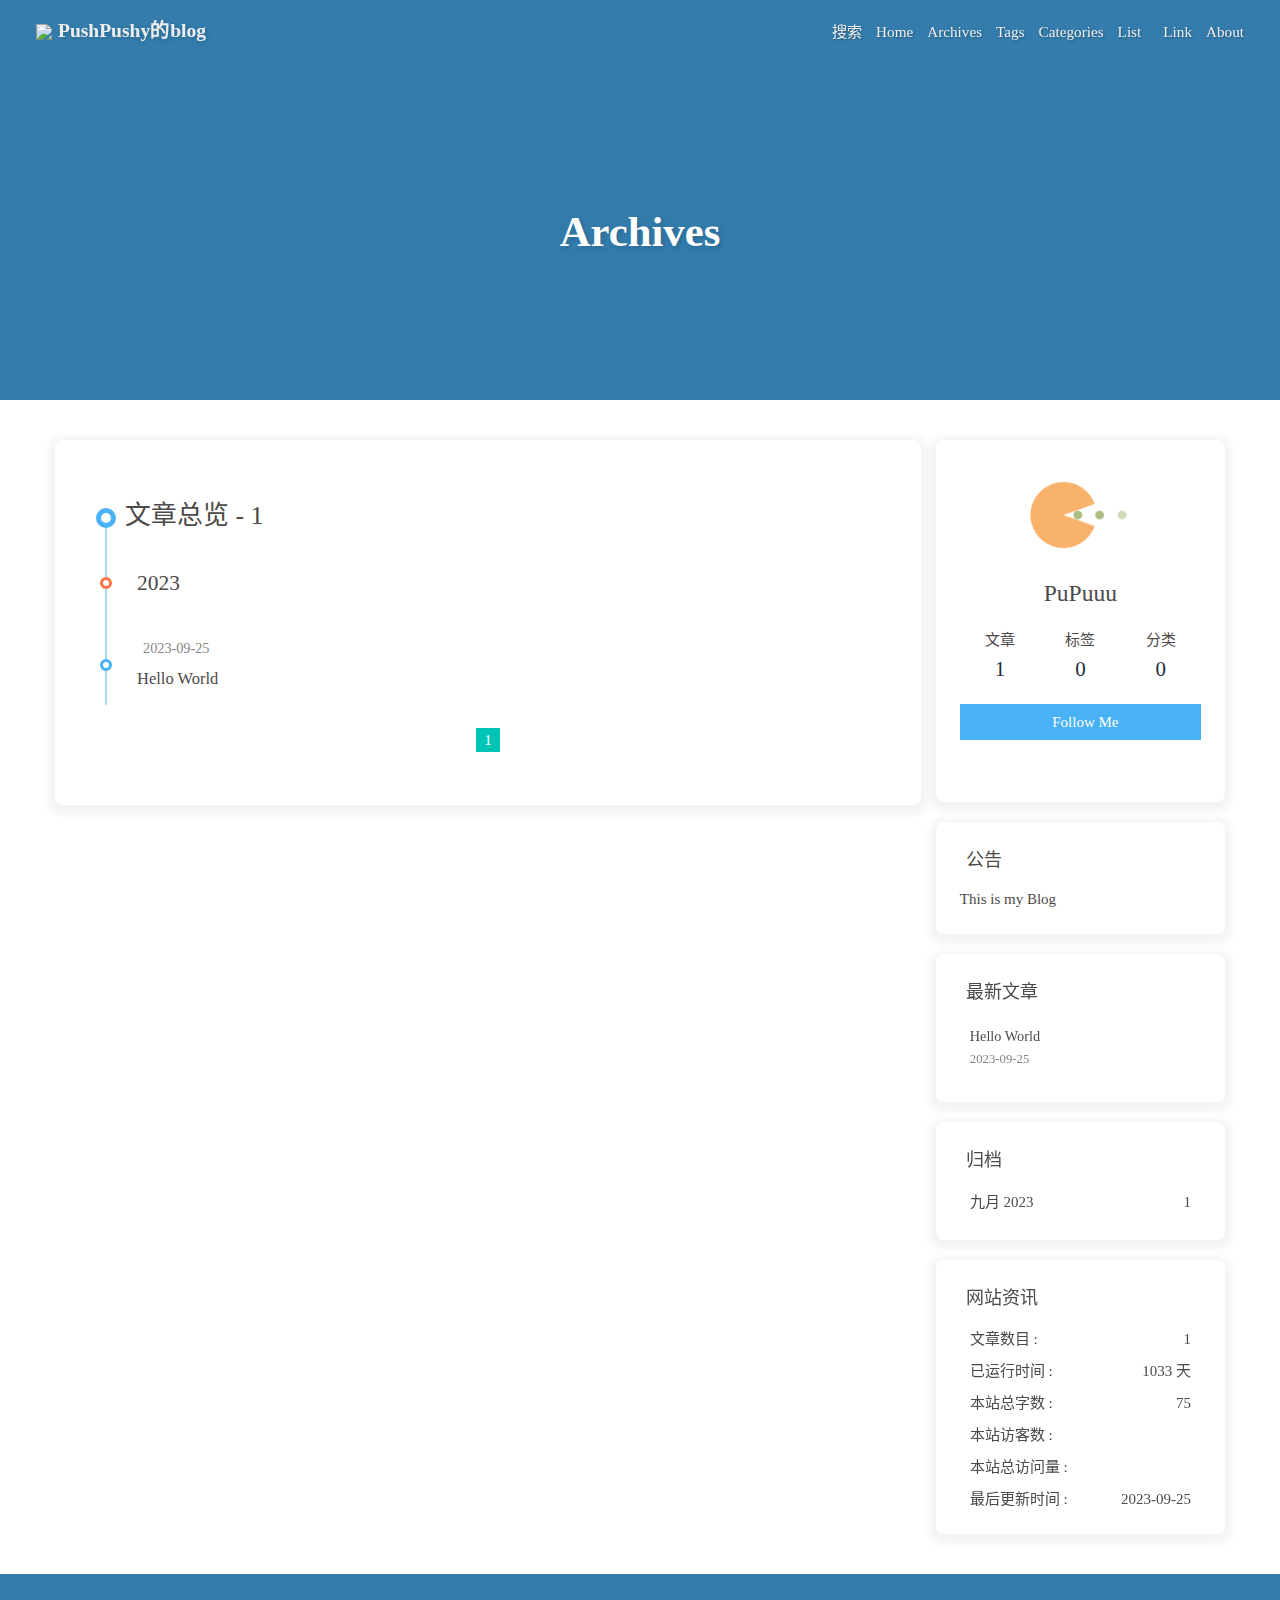
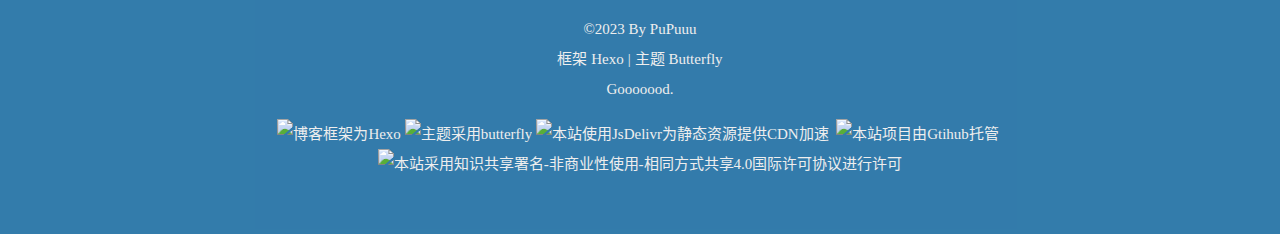
==== archives/index.html @ 3c9b057a "Site updated: 2023-09-25 18:33:38" ====
<!DOCTYPE html><html lang="zh-CN" data-theme="light"><head><meta charset="UTF-8"><meta http-equiv="X-UA-Compatible" content="IE=edge"><meta name="viewport" content="width=device-width, initial-scale=1.0,viewport-fit=cover"><title>Archives | PushPushy的blog</title><meta name="author" content="PuPuuu"><meta name="copyright" content="PuPuuu"><meta name="format-detection" content="telephone=no"><meta name="theme-color" content="#ffffff"><meta property="og:type" content="website">
<meta property="og:title" content="Archives">
<meta property="og:url" content="https://pushpushy.com/archives/index.html">
<meta property="og:site_name" content="PushPushy的blog">
<meta property="og:locale" content="zh_CN">
<meta property="og:image" content="https://picx.zhimg.com/50/v2-181901f56257c8846a477644d6935671_720w.jpg?source=1940ef5c">
<meta property="article:author" content="PuPuuu">
<meta name="twitter:card" content="summary">
<meta name="twitter:image" content="https://picx.zhimg.com/50/v2-181901f56257c8846a477644d6935671_720w.jpg?source=1940ef5c"><link rel="shortcut icon" href="/img/favicon.png"><link rel="canonical" href="https://pushpushy.com/archives/index.html"><link rel="preconnect" href="//cdn.jsdelivr.net"/><link rel="preconnect" href="//busuanzi.ibruce.info"/><link rel="stylesheet" href="/css/index.css"><link rel="stylesheet" href="https://cdn.jsdelivr.net/npm/@fortawesome/fontawesome-free/css/all.min.css" media="print" onload="this.media='all'"><link rel="stylesheet" href="https://cdn.jsdelivr.net/npm/@fancyapps/ui/dist/fancybox/fancybox.min.css" media="print" onload="this.media='all'"><script>const GLOBAL_CONFIG = {
  root: '/',
  algolia: undefined,
  localSearch: {"path":"/search.xml","preload":false,"top_n_per_article":1,"unescape":false,"languages":{"hits_empty":"找不到您查询的内容：${query}","hits_stats":"共找到 ${hits} 篇文章"}},
  translate: undefined,
  noticeOutdate: undefined,
  highlight: {"plugin":"highlighjs","highlightCopy":true,"highlightLang":true,"highlightHeightLimit":false},
  copy: {
    success: '复制成功',
    error: '复制错误',
    noSupport: '浏览器不支持'
  },
  relativeDate: {
    homepage: false,
    post: false
  },
  runtime: '天',
  dateSuffix: {
    just: '刚刚',
    min: '分钟前',
    hour: '小时前',
    day: '天前',
    month: '个月前'
  },
  copyright: undefined,
  lightbox: 'fancybox',
  Snackbar: undefined,
  source: {
    justifiedGallery: {
      js: 'https://cdn.jsdelivr.net/npm/flickr-justified-gallery/dist/fjGallery.min.js',
      css: 'https://cdn.jsdelivr.net/npm/flickr-justified-gallery/dist/fjGallery.min.css'
    }
  },
  isPhotoFigcaption: false,
  islazyload: false,
  isAnchor: false,
  percent: {
    toc: true,
    rightside: false,
  },
  autoDarkmode: true
}</script><script id="config-diff">var GLOBAL_CONFIG_SITE = {
  title: 'Archives',
  isPost: false,
  isHome: false,
  isHighlightShrink: false,
  isToc: false,
  postUpdate: '2023-09-25 18:33:38'
}</script><noscript><style type="text/css">
  #nav {
    opacity: 1
  }
  .justified-gallery img {
    opacity: 1
  }

  #recent-posts time,
  #post-meta time {
    display: inline !important
  }
</style></noscript><script>(win=>{
    win.saveToLocal = {
      set: function setWithExpiry(key, value, ttl) {
        if (ttl === 0) return
        const now = new Date()
        const expiryDay = ttl * 86400000
        const item = {
          value: value,
          expiry: now.getTime() + expiryDay,
        }
        localStorage.setItem(key, JSON.stringify(item))
      },

      get: function getWithExpiry(key) {
        const itemStr = localStorage.getItem(key)

        if (!itemStr) {
          return undefined
        }
        const item = JSON.parse(itemStr)
        const now = new Date()

        if (now.getTime() > item.expiry) {
          localStorage.removeItem(key)
          return undefined
        }
        return item.value
      }
    }
  
    win.getScript = url => new Promise((resolve, reject) => {
      const script = document.createElement('script')
      script.src = url
      script.async = true
      script.onerror = reject
      script.onload = script.onreadystatechange = function() {
        const loadState = this.readyState
        if (loadState && loadState !== 'loaded' && loadState !== 'complete') return
        script.onload = script.onreadystatechange = null
        resolve()
      }
      document.head.appendChild(script)
    })
  
    win.getCSS = (url,id = false) => new Promise((resolve, reject) => {
      const link = document.createElement('link')
      link.rel = 'stylesheet'
      link.href = url
      if (id) link.id = id
      link.onerror = reject
      link.onload = link.onreadystatechange = function() {
        const loadState = this.readyState
        if (loadState && loadState !== 'loaded' && loadState !== 'complete') return
        link.onload = link.onreadystatechange = null
        resolve()
      }
      document.head.appendChild(link)
    })
  
      win.activateDarkMode = function () {
        document.documentElement.setAttribute('data-theme', 'dark')
        if (document.querySelector('meta[name="theme-color"]') !== null) {
          document.querySelector('meta[name="theme-color"]').setAttribute('content', '#0d0d0d')
        }
      }
      win.activateLightMode = function () {
        document.documentElement.setAttribute('data-theme', 'light')
        if (document.querySelector('meta[name="theme-color"]') !== null) {
          document.querySelector('meta[name="theme-color"]').setAttribute('content', '#ffffff')
        }
      }
      const t = saveToLocal.get('theme')
    
          const isDarkMode = window.matchMedia('(prefers-color-scheme: dark)').matches
          const isLightMode = window.matchMedia('(prefers-color-scheme: light)').matches
          const isNotSpecified = window.matchMedia('(prefers-color-scheme: no-preference)').matches
          const hasNoSupport = !isDarkMode && !isLightMode && !isNotSpecified

          if (t === undefined) {
            if (isLightMode) activateLightMode()
            else if (isDarkMode) activateDarkMode()
            else if (isNotSpecified || hasNoSupport) {
              const now = new Date()
              const hour = now.getHours()
              const isNight = hour <= 8 || hour >= 22
              isNight ? activateDarkMode() : activateLightMode()
            }
            window.matchMedia('(prefers-color-scheme: dark)').addListener(function (e) {
              if (saveToLocal.get('theme') === undefined) {
                e.matches ? activateDarkMode() : activateLightMode()
              }
            })
          } else if (t === 'light') activateLightMode()
          else activateDarkMode()
        
      const asideStatus = saveToLocal.get('aside-status')
      if (asideStatus !== undefined) {
        if (asideStatus === 'hide') {
          document.documentElement.classList.add('hide-aside')
        } else {
          document.documentElement.classList.remove('hide-aside')
        }
      }
    
    const detectApple = () => {
      if(/iPad|iPhone|iPod|Macintosh/.test(navigator.userAgent)){
        document.documentElement.classList.add('apple')
      }
    }
    detectApple()
    })(window)</script><meta name="generator" content="Hexo 6.3.0"></head><body><div id="sidebar"><div id="menu-mask"></div><div id="sidebar-menus"><div class="avatar-img is-center"><img src="https://picx.zhimg.com/50/v2-181901f56257c8846a477644d6935671_720w.jpg?source=1940ef5c" onerror="onerror=null;src='/img/friend_404.gif'" alt="avatar"/></div><div class="sidebar-site-data site-data is-center"><a href="/archives/"><div class="headline">文章</div><div class="length-num">1</div></a><a href="/tags/"><div class="headline">标签</div><div class="length-num">0</div></a><a href="/categories/"><div class="headline">分类</div><div class="length-num">0</div></a></div><hr class="custom-hr"/><div class="menus_items"><div class="menus_item"><a class="site-page" href="/"><i class="fa-fw fas fa-home"></i><span> Home</span></a></div><div class="menus_item"><a class="site-page" href="/archives/"><i class="fa-fw fas fa-archive"></i><span> Archives</span></a></div><div class="menus_item"><a class="site-page" href="/tags/"><i class="fa-fw fas fa-tags"></i><span> Tags</span></a></div><div class="menus_item"><a class="site-page" href="/categories/"><i class="fa-fw fas fa-folder-open"></i><span> Categories</span></a></div><div class="menus_item"><a class="site-page group" href="javascript:void(0);"><i class="fa-fw fas fa-list"></i><span> List</span><i class="fas fa-chevron-down"></i></a><ul class="menus_item_child"><li><a class="site-page child" href="/music/"><i class="fa-fw fas fa-music"></i><span> Music</span></a></li><li><a class="site-page child" href="/movies/"><i class="fa-fw fas fa-video"></i><span> Movie</span></a></li><li><a class="site-page child" href="/other/"><i class="fa-fw fas fa-ellipsis-h"></i><span> Other</span></a></li></ul></div><div class="menus_item"><a class="site-page" href="/link/"><i class="fa-fw fas fa-link"></i><span> Link</span></a></div><div class="menus_item"><a class="site-page" href="/about/"><i class="fa-fw fas fa-heart"></i><span> About</span></a></div></div></div></div><div class="page" id="body-wrap"><header class="not-home-page" id="page-header"><nav id="nav"><span id="blog-info"><a href="/" title="PushPushy的blog"><img class="site-icon" src="https://images3.alphacoders.com/132/thumbbig-1322308.webp"/><span class="site-name">PushPushy的blog</span></a></span><div id="menus"><div id="search-button"><a class="site-page social-icon search" href="javascript:void(0);"><i class="fas fa-search fa-fw"></i><span> 搜索</span></a></div><div class="menus_items"><div class="menus_item"><a class="site-page" href="/"><i class="fa-fw fas fa-home"></i><span> Home</span></a></div><div class="menus_item"><a class="site-page" href="/archives/"><i class="fa-fw fas fa-archive"></i><span> Archives</span></a></div><div class="menus_item"><a class="site-page" href="/tags/"><i class="fa-fw fas fa-tags"></i><span> Tags</span></a></div><div class="menus_item"><a class="site-page" href="/categories/"><i class="fa-fw fas fa-folder-open"></i><span> Categories</span></a></div><div class="menus_item"><a class="site-page group" href="javascript:void(0);"><i class="fa-fw fas fa-list"></i><span> List</span><i class="fas fa-chevron-down"></i></a><ul class="menus_item_child"><li><a class="site-page child" href="/music/"><i class="fa-fw fas fa-music"></i><span> Music</span></a></li><li><a class="site-page child" href="/movies/"><i class="fa-fw fas fa-video"></i><span> Movie</span></a></li><li><a class="site-page child" href="/other/"><i class="fa-fw fas fa-ellipsis-h"></i><span> Other</span></a></li></ul></div><div class="menus_item"><a class="site-page" href="/link/"><i class="fa-fw fas fa-link"></i><span> Link</span></a></div><div class="menus_item"><a class="site-page" href="/about/"><i class="fa-fw fas fa-heart"></i><span> About</span></a></div></div><div id="toggle-menu"><a class="site-page" href="javascript:void(0);"><i class="fas fa-bars fa-fw"></i></a></div></div></nav><div id="page-site-info"><h1 id="site-title">Archives</h1></div></header><main class="layout" id="content-inner"><div id="archive"><div class="article-sort-title">文章总览 - 1</div><div class="article-sort"><div class="article-sort-item year">2023</div><div class="article-sort-item no-article-cover"><div class="article-sort-item-info"><div class="article-sort-item-time"><i class="far fa-calendar-alt"></i><time class="post-meta-date-created" datetime="2023-09-24T16:50:09.619Z" title="发表于 2023-09-25 00:50:09">2023-09-25</time></div><a class="article-sort-item-title" href="/2023/09/25/hello-world/" title="Hello World">Hello World</a></div></div></div><nav id="pagination"><div class="pagination"><span class="page-number current">1</span></div></nav></div><div class="aside-content" id="aside-content"><div class="card-widget card-info"><div class="is-center"><div class="avatar-img"><img src="https://picx.zhimg.com/50/v2-181901f56257c8846a477644d6935671_720w.jpg?source=1940ef5c" onerror="this.onerror=null;this.src='/img/friend_404.gif'" alt="avatar"/></div><div class="author-info__name">PuPuuu</div><div class="author-info__description"></div></div><div class="card-info-data site-data is-center"><a href="/archives/"><div class="headline">文章</div><div class="length-num">1</div></a><a href="/tags/"><div class="headline">标签</div><div class="length-num">0</div></a><a href="/categories/"><div class="headline">分类</div><div class="length-num">0</div></a></div><a id="card-info-btn" target="_blank" rel="noopener" href="https://github.com/PuPuuu"><i class="fab fa-github"></i><span>Follow Me</span></a><div class="card-info-social-icons is-center"><a class="social-icon" href="https://github.com/PuPuuu" target="_blank" title="Github"><i class="fab fa-github" style="color: #24292e;"></i></a><a class="social-icon" href="mailto:jjye2020@163.com" target="_blank" title="Email"><i class="fas fa-envelope" style="color: #4a7dbe;"></i></a></div></div><div class="card-widget card-announcement"><div class="item-headline"><i class="fas fa-bullhorn fa-shake"></i><span>公告</span></div><div class="announcement_content">This is my Blog</div></div><div class="sticky_layout"><div class="card-widget card-recent-post"><div class="item-headline"><i class="fas fa-history"></i><span>最新文章</span></div><div class="aside-list"><div class="aside-list-item no-cover"><div class="content"><a class="title" href="/2023/09/25/hello-world/" title="Hello World">Hello World</a><time datetime="2023-09-24T16:50:09.619Z" title="发表于 2023-09-25 00:50:09">2023-09-25</time></div></div></div></div><div class="card-widget card-archives"><div class="item-headline"><i class="fas fa-archive"></i><span>归档</span></div><ul class="card-archive-list"><li class="card-archive-list-item"><a class="card-archive-list-link" href="/archives/2023/09/"><span class="card-archive-list-date">九月 2023</span><span class="card-archive-list-count">1</span></a></li></ul></div><div class="card-widget card-webinfo"><div class="item-headline"><i class="fas fa-chart-line"></i><span>网站资讯</span></div><div class="webinfo"><div class="webinfo-item"><div class="item-name">文章数目 :</div><div class="item-count">1</div></div><div class="webinfo-item"><div class="item-name">已运行时间 :</div><div class="item-count" id="runtimeshow" data-publishDate="2023-09-24T16:00:00.000Z"><i class="fa-solid fa-spinner fa-spin"></i></div></div><div class="webinfo-item"><div class="item-name">本站总字数 :</div><div class="item-count">75</div></div><div class="webinfo-item"><div class="item-name">本站访客数 :</div><div class="item-count" id="busuanzi_value_site_uv"><i class="fa-solid fa-spinner fa-spin"></i></div></div><div class="webinfo-item"><div class="item-name">本站总访问量 :</div><div class="item-count" id="busuanzi_value_site_pv"><i class="fa-solid fa-spinner fa-spin"></i></div></div><div class="webinfo-item"><div class="item-name">最后更新时间 :</div><div class="item-count" id="last-push-date" data-lastPushDate="2023-09-25T10:33:38.019Z"><i class="fa-solid fa-spinner fa-spin"></i></div></div></div></div></div></div></main><footer id="footer"><div id="footer-wrap"><div class="copyright">&copy;2023 By PuPuuu</div><div class="framework-info"><span>框架 </span><a target="_blank" rel="noopener" href="https://hexo.io">Hexo</a><span class="footer-separator">|</span><span>主题 </span><a target="_blank" rel="noopener" href="https://github.com/jerryc127/hexo-theme-butterfly">Butterfly</a></div><div class="footer_custom_text">Gooooood.<p><a target="_blank" href="https://hexo.io/"><img src="https://img.shields.io/badge/Frame-Hexo-blue?style=flat&logo=hexo" title="博客框架为Hexo"></a>&nbsp;<a target="_blank" href="https://butterfly.js.org/"><img src="https://img.shields.io/badge/Theme-Butterfly-6513df?style=flat&logo=bitdefender" title="主题采用butterfly"></a>&nbsp;<a target="_blank" href="https://www.jsdelivr.com/"><img src="https://img.shields.io/badge/CDN-jsDelivr-orange?style=flat&logo=jsDelivr" title="本站使用JsDelivr为静态资源提供CDN加速"></a> &nbsp;<a target="_blank" href="https://github.com/"><img src="https://img.shields.io/badge/Source-Github-d021d6?style=flat&logo=GitHub" title="本站项目由Gtihub托管"></a>&nbsp;<a target="_blank" href="http://creativecommons.org/licenses/by-nc-sa/4.0/"><img src="https://img.shields.io/badge/Copyright-BY--NC--SA%204.0-d42328?style=flat&logo=Claris" title="本站采用知识共享署名-非商业性使用-相同方式共享4.0国际许可协议进行许可"></a></p></div></div></footer></div><div id="rightside"><div id="rightside-config-hide"><button id="darkmode" type="button" title="浅色和深色模式转换"><i class="fas fa-adjust"></i></button><button id="hide-aside-btn" type="button" title="单栏和双栏切换"><i class="fas fa-arrows-alt-h"></i></button></div><div id="rightside-config-show"><button id="rightside_config" type="button" title="设置"><i class="fas fa-cog fa-spin"></i></button><button id="go-up" type="button" title="回到顶部"><span class="scroll-percent"></span><i class="fas fa-arrow-up"></i></button></div></div><div><script src="/js/utils.js"></script><script src="/js/main.js"></script><script src="https://cdn.jsdelivr.net/npm/@fancyapps/ui/dist/fancybox/fancybox.umd.min.js"></script><div class="js-pjax"></div><script id="canvas_nest" defer="defer" color="0,0,255" opacity="0.7" zIndex="-1" count="99" mobile="false" src="https://cdn.jsdelivr.net/npm/butterfly-extsrc/dist/canvas-nest.min.js"></script><script id="click-heart" src="https://cdn.jsdelivr.net/npm/butterfly-extsrc/dist/click-heart.min.js" async="async" mobile="false"></script><script async data-pjax src="//busuanzi.ibruce.info/busuanzi/2.3/busuanzi.pure.mini.js"></script><div id="local-search"><div class="search-dialog"><nav class="search-nav"><span class="search-dialog-title">搜索</span><span id="loading-status"></span><button class="search-close-button"><i class="fas fa-times"></i></button></nav><div class="is-center" id="loading-database"><i class="fas fa-spinner fa-pulse"></i><span>  数据库加载中</span></div><div class="search-wrap"><div id="local-search-input"><div class="local-search-box"><input class="local-search-box--input" placeholder="搜索文章" type="text"/></div></div><hr/><div class="no-result" id="local-search-results"></div><div id="local-search-stats-wrap"></div></div></div><div id="search-mask"></div><script src="/js/search/local-search.js"></script></div></div></body></html>
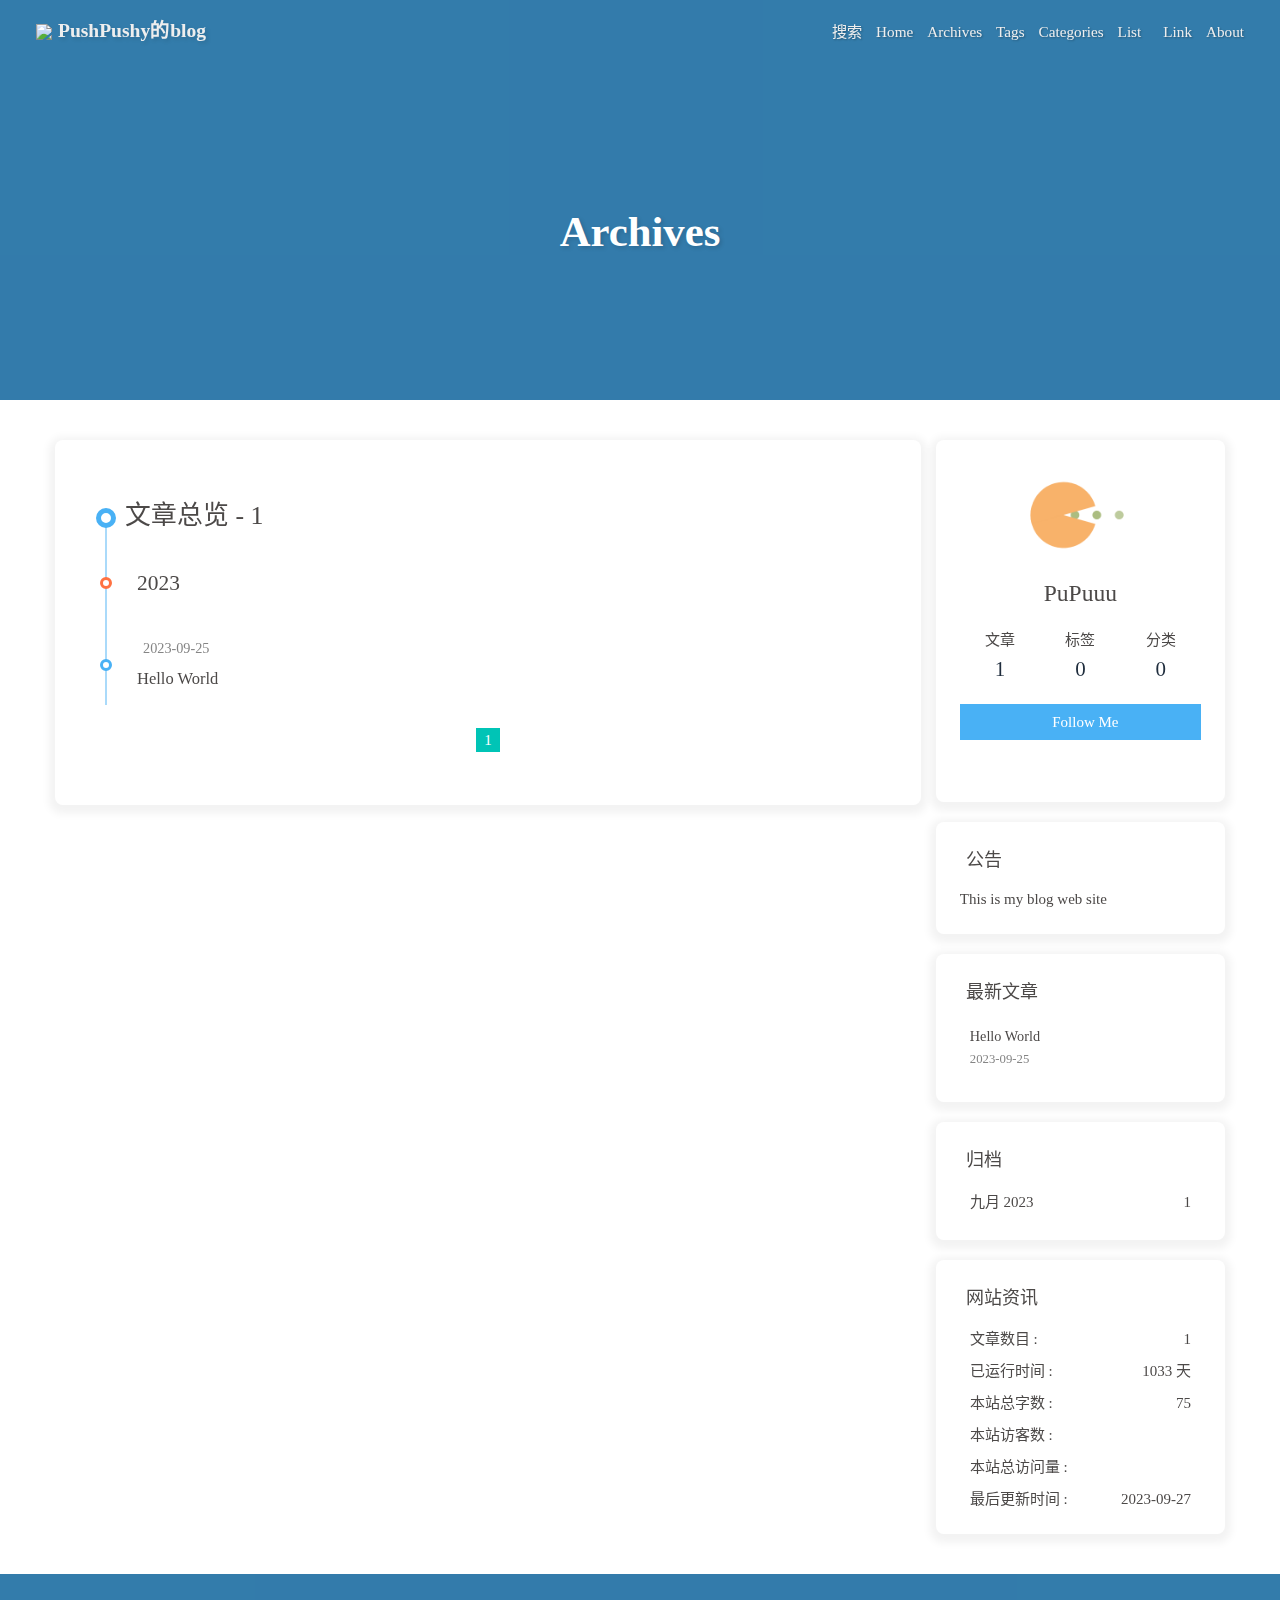
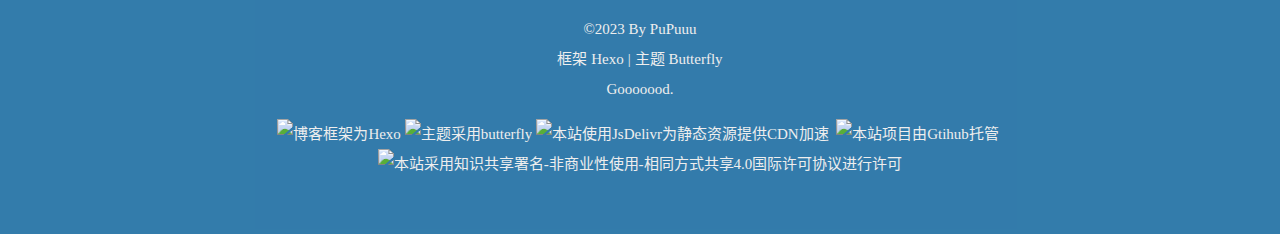
==== commit ec2b41da: "Site updated: 2023-09-27 23:25:48" ====
--- a/archives/index.html
+++ b/archives/index.html
@@ -53,7 +53,7 @@
   isHome: false,
   isHighlightShrink: false,
   isToc: false,
-  postUpdate: '2023-09-25 18:33:38'
+  postUpdate: '2023-09-27 23:25:48'
 }</script><noscript><style type="text/css">
   #nav {
     opacity: 1
@@ -176,4 +176,4 @@
       }
     }
     detectApple()
-    })(window)</script><meta name="generator" content="Hexo 6.3.0"></head><body><div id="sidebar"><div id="menu-mask"></div><div id="sidebar-menus"><div class="avatar-img is-center"><img src="https://picx.zhimg.com/50/v2-181901f56257c8846a477644d6935671_720w.jpg?source=1940ef5c" onerror="onerror=null;src='/img/friend_404.gif'" alt="avatar"/></div><div class="sidebar-site-data site-data is-center"><a href="/archives/"><div class="headline">文章</div><div class="length-num">1</div></a><a href="/tags/"><div class="headline">标签</div><div class="length-num">0</div></a><a href="/categories/"><div class="headline">分类</div><div class="length-num">0</div></a></div><hr class="custom-hr"/><div class="menus_items"><div class="menus_item"><a class="site-page" href="/"><i class="fa-fw fas fa-home"></i><span> Home</span></a></div><div class="menus_item"><a class="site-page" href="/archives/"><i class="fa-fw fas fa-archive"></i><span> Archives</span></a></div><div class="menus_item"><a class="site-page" href="/tags/"><i class="fa-fw fas fa-tags"></i><span> Tags</span></a></div><div class="menus_item"><a class="site-page" href="/categories/"><i class="fa-fw fas fa-folder-open"></i><span> Categories</span></a></div><div class="menus_item"><a class="site-page group" href="javascript:void(0);"><i class="fa-fw fas fa-list"></i><span> List</span><i class="fas fa-chevron-down"></i></a><ul class="menus_item_child"><li><a class="site-page child" href="/music/"><i class="fa-fw fas fa-music"></i><span> Music</span></a></li><li><a class="site-page child" href="/movies/"><i class="fa-fw fas fa-video"></i><span> Movie</span></a></li><li><a class="site-page child" href="/other/"><i class="fa-fw fas fa-ellipsis-h"></i><span> Other</span></a></li></ul></div><div class="menus_item"><a class="site-page" href="/link/"><i class="fa-fw fas fa-link"></i><span> Link</span></a></div><div class="menus_item"><a class="site-page" href="/about/"><i class="fa-fw fas fa-heart"></i><span> About</span></a></div></div></div></div><div class="page" id="body-wrap"><header class="not-home-page" id="page-header"><nav id="nav"><span id="blog-info"><a href="/" title="PushPushy的blog"><img class="site-icon" src="https://images3.alphacoders.com/132/thumbbig-1322308.webp"/><span class="site-name">PushPushy的blog</span></a></span><div id="menus"><div id="search-button"><a class="site-page social-icon search" href="javascript:void(0);"><i class="fas fa-search fa-fw"></i><span> 搜索</span></a></div><div class="menus_items"><div class="menus_item"><a class="site-page" href="/"><i class="fa-fw fas fa-home"></i><span> Home</span></a></div><div class="menus_item"><a class="site-page" href="/archives/"><i class="fa-fw fas fa-archive"></i><span> Archives</span></a></div><div class="menus_item"><a class="site-page" href="/tags/"><i class="fa-fw fas fa-tags"></i><span> Tags</span></a></div><div class="menus_item"><a class="site-page" href="/categories/"><i class="fa-fw fas fa-folder-open"></i><span> Categories</span></a></div><div class="menus_item"><a class="site-page group" href="javascript:void(0);"><i class="fa-fw fas fa-list"></i><span> List</span><i class="fas fa-chevron-down"></i></a><ul class="menus_item_child"><li><a class="site-page child" href="/music/"><i class="fa-fw fas fa-music"></i><span> Music</span></a></li><li><a class="site-page child" href="/movies/"><i class="fa-fw fas fa-video"></i><span> Movie</span></a></li><li><a class="site-page child" href="/other/"><i class="fa-fw fas fa-ellipsis-h"></i><span> Other</span></a></li></ul></div><div class="menus_item"><a class="site-page" href="/link/"><i class="fa-fw fas fa-link"></i><span> Link</span></a></div><div class="menus_item"><a class="site-page" href="/about/"><i class="fa-fw fas fa-heart"></i><span> About</span></a></div></div><div id="toggle-menu"><a class="site-page" href="javascript:void(0);"><i class="fas fa-bars fa-fw"></i></a></div></div></nav><div id="page-site-info"><h1 id="site-title">Archives</h1></div></header><main class="layout" id="content-inner"><div id="archive"><div class="article-sort-title">文章总览 - 1</div><div class="article-sort"><div class="article-sort-item year">2023</div><div class="article-sort-item no-article-cover"><div class="article-sort-item-info"><div class="article-sort-item-time"><i class="far fa-calendar-alt"></i><time class="post-meta-date-created" datetime="2023-09-24T16:50:09.619Z" title="发表于 2023-09-25 00:50:09">2023-09-25</time></div><a class="article-sort-item-title" href="/2023/09/25/hello-world/" title="Hello World">Hello World</a></div></div></div><nav id="pagination"><div class="pagination"><span class="page-number current">1</span></div></nav></div><div class="aside-content" id="aside-content"><div class="card-widget card-info"><div class="is-center"><div class="avatar-img"><img src="https://picx.zhimg.com/50/v2-181901f56257c8846a477644d6935671_720w.jpg?source=1940ef5c" onerror="this.onerror=null;this.src='/img/friend_404.gif'" alt="avatar"/></div><div class="author-info__name">PuPuuu</div><div class="author-info__description"></div></div><div class="card-info-data site-data is-center"><a href="/archives/"><div class="headline">文章</div><div class="length-num">1</div></a><a href="/tags/"><div class="headline">标签</div><div class="length-num">0</div></a><a href="/categories/"><div class="headline">分类</div><div class="length-num">0</div></a></div><a id="card-info-btn" target="_blank" rel="noopener" href="https://github.com/PuPuuu"><i class="fab fa-github"></i><span>Follow Me</span></a><div class="card-info-social-icons is-center"><a class="social-icon" href="https://github.com/PuPuuu" target="_blank" title="Github"><i class="fab fa-github" style="color: #24292e;"></i></a><a class="social-icon" href="mailto:jjye2020@163.com" target="_blank" title="Email"><i class="fas fa-envelope" style="color: #4a7dbe;"></i></a></div></div><div class="card-widget card-announcement"><div class="item-headline"><i class="fas fa-bullhorn fa-shake"></i><span>公告</span></div><div class="announcement_content">This is my Blog</div></div><div class="sticky_layout"><div class="card-widget card-recent-post"><div class="item-headline"><i class="fas fa-history"></i><span>最新文章</span></div><div class="aside-list"><div class="aside-list-item no-cover"><div class="content"><a class="title" href="/2023/09/25/hello-world/" title="Hello World">Hello World</a><time datetime="2023-09-24T16:50:09.619Z" title="发表于 2023-09-25 00:50:09">2023-09-25</time></div></div></div></div><div class="card-widget card-archives"><div class="item-headline"><i class="fas fa-archive"></i><span>归档</span></div><ul class="card-archive-list"><li class="card-archive-list-item"><a class="card-archive-list-link" href="/archives/2023/09/"><span class="card-archive-list-date">九月 2023</span><span class="card-archive-list-count">1</span></a></li></ul></div><div class="card-widget card-webinfo"><div class="item-headline"><i class="fas fa-chart-line"></i><span>网站资讯</span></div><div class="webinfo"><div class="webinfo-item"><div class="item-name">文章数目 :</div><div class="item-count">1</div></div><div class="webinfo-item"><div class="item-name">已运行时间 :</div><div class="item-count" id="runtimeshow" data-publishDate="2023-09-24T16:00:00.000Z"><i class="fa-solid fa-spinner fa-spin"></i></div></div><div class="webinfo-item"><div class="item-name">本站总字数 :</div><div class="item-count">75</div></div><div class="webinfo-item"><div class="item-name">本站访客数 :</div><div class="item-count" id="busuanzi_value_site_uv"><i class="fa-solid fa-spinner fa-spin"></i></div></div><div class="webinfo-item"><div class="item-name">本站总访问量 :</div><div class="item-count" id="busuanzi_value_site_pv"><i class="fa-solid fa-spinner fa-spin"></i></div></div><div class="webinfo-item"><div class="item-name">最后更新时间 :</div><div class="item-count" id="last-push-date" data-lastPushDate="2023-09-25T10:33:38.019Z"><i class="fa-solid fa-spinner fa-spin"></i></div></div></div></div></div></div></main><footer id="footer"><div id="footer-wrap"><div class="copyright">&copy;2023 By PuPuuu</div><div class="framework-info"><span>框架 </span><a target="_blank" rel="noopener" href="https://hexo.io">Hexo</a><span class="footer-separator">|</span><span>主题 </span><a target="_blank" rel="noopener" href="https://github.com/jerryc127/hexo-theme-butterfly">Butterfly</a></div><div class="footer_custom_text">Gooooood.<p><a target="_blank" href="https://hexo.io/"><img src="https://img.shields.io/badge/Frame-Hexo-blue?style=flat&logo=hexo" title="博客框架为Hexo"></a>&nbsp;<a target="_blank" href="https://butterfly.js.org/"><img src="https://img.shields.io/badge/Theme-Butterfly-6513df?style=flat&logo=bitdefender" title="主题采用butterfly"></a>&nbsp;<a target="_blank" href="https://www.jsdelivr.com/"><img src="https://img.shields.io/badge/CDN-jsDelivr-orange?style=flat&logo=jsDelivr" title="本站使用JsDelivr为静态资源提供CDN加速"></a> &nbsp;<a target="_blank" href="https://github.com/"><img src="https://img.shields.io/badge/Source-Github-d021d6?style=flat&logo=GitHub" title="本站项目由Gtihub托管"></a>&nbsp;<a target="_blank" href="http://creativecommons.org/licenses/by-nc-sa/4.0/"><img src="https://img.shields.io/badge/Copyright-BY--NC--SA%204.0-d42328?style=flat&logo=Claris" title="本站采用知识共享署名-非商业性使用-相同方式共享4.0国际许可协议进行许可"></a></p></div></div></footer></div><div id="rightside"><div id="rightside-config-hide"><button id="darkmode" type="button" title="浅色和深色模式转换"><i class="fas fa-adjust"></i></button><button id="hide-aside-btn" type="button" title="单栏和双栏切换"><i class="fas fa-arrows-alt-h"></i></button></div><div id="rightside-config-show"><button id="rightside_config" type="button" title="设置"><i class="fas fa-cog fa-spin"></i></button><button id="go-up" type="button" title="回到顶部"><span class="scroll-percent"></span><i class="fas fa-arrow-up"></i></button></div></div><div><script src="/js/utils.js"></script><script src="/js/main.js"></script><script src="https://cdn.jsdelivr.net/npm/@fancyapps/ui/dist/fancybox/fancybox.umd.min.js"></script><div class="js-pjax"></div><script id="canvas_nest" defer="defer" color="0,0,255" opacity="0.7" zIndex="-1" count="99" mobile="false" src="https://cdn.jsdelivr.net/npm/butterfly-extsrc/dist/canvas-nest.min.js"></script><script id="click-heart" src="https://cdn.jsdelivr.net/npm/butterfly-extsrc/dist/click-heart.min.js" async="async" mobile="false"></script><script async data-pjax src="//busuanzi.ibruce.info/busuanzi/2.3/busuanzi.pure.mini.js"></script><div id="local-search"><div class="search-dialog"><nav class="search-nav"><span class="search-dialog-title">搜索</span><span id="loading-status"></span><button class="search-close-button"><i class="fas fa-times"></i></button></nav><div class="is-center" id="loading-database"><i class="fas fa-spinner fa-pulse"></i><span>  数据库加载中</span></div><div class="search-wrap"><div id="local-search-input"><div class="local-search-box"><input class="local-search-box--input" placeholder="搜索文章" type="text"/></div></div><hr/><div class="no-result" id="local-search-results"></div><div id="local-search-stats-wrap"></div></div></div><div id="search-mask"></div><script src="/js/search/local-search.js"></script></div></div></body></html>+    })(window)</script><meta name="generator" content="Hexo 6.3.0"></head><body><div id="web_bg"></div><div id="sidebar"><div id="menu-mask"></div><div id="sidebar-menus"><div class="avatar-img is-center"><img src="https://picx.zhimg.com/50/v2-181901f56257c8846a477644d6935671_720w.jpg?source=1940ef5c" onerror="onerror=null;src='/img/friend_404.gif'" alt="avatar"/></div><div class="sidebar-site-data site-data is-center"><a href="/archives/"><div class="headline">文章</div><div class="length-num">1</div></a><a href="/tags/"><div class="headline">标签</div><div class="length-num">0</div></a><a href="/categories/"><div class="headline">分类</div><div class="length-num">0</div></a></div><hr class="custom-hr"/><div class="menus_items"><div class="menus_item"><a class="site-page" href="/"><i class="fa-fw fas fa-home"></i><span> Home</span></a></div><div class="menus_item"><a class="site-page" href="/archives/"><i class="fa-fw fas fa-archive"></i><span> Archives</span></a></div><div class="menus_item"><a class="site-page" href="/tags/"><i class="fa-fw fas fa-tags"></i><span> Tags</span></a></div><div class="menus_item"><a class="site-page" href="/categories/"><i class="fa-fw fas fa-folder-open"></i><span> Categories</span></a></div><div class="menus_item"><a class="site-page group" href="javascript:void(0);"><i class="fa-fw fas fa-list"></i><span> List</span><i class="fas fa-chevron-down"></i></a><ul class="menus_item_child"><li><a class="site-page child" href="/music/"><i class="fa-fw fas fa-music"></i><span> Music</span></a></li><li><a class="site-page child" href="/movies/"><i class="fa-fw fas fa-video"></i><span> Movie</span></a></li><li><a class="site-page child" href="/other/"><i class="fa-fw fas fa-ellipsis-h"></i><span> Other</span></a></li></ul></div><div class="menus_item"><a class="site-page" href="/link/"><i class="fa-fw fas fa-link"></i><span> Link</span></a></div><div class="menus_item"><a class="site-page" href="/about/"><i class="fa-fw fas fa-heart"></i><span> About</span></a></div></div></div></div><div class="page" id="body-wrap"><header class="not-home-page" id="page-header" style="background-image: url('https://i.loli.net/2020/05/01/gkihqEjXxJ5UZ1C.jpg')"><nav id="nav"><span id="blog-info"><a href="/" title="PushPushy的blog"><img class="site-icon" src="https://images3.alphacoders.com/132/thumbbig-1322308.webp"/><span class="site-name">PushPushy的blog</span></a></span><div id="menus"><div id="search-button"><a class="site-page social-icon search" href="javascript:void(0);"><i class="fas fa-search fa-fw"></i><span> 搜索</span></a></div><div class="menus_items"><div class="menus_item"><a class="site-page" href="/"><i class="fa-fw fas fa-home"></i><span> Home</span></a></div><div class="menus_item"><a class="site-page" href="/archives/"><i class="fa-fw fas fa-archive"></i><span> Archives</span></a></div><div class="menus_item"><a class="site-page" href="/tags/"><i class="fa-fw fas fa-tags"></i><span> Tags</span></a></div><div class="menus_item"><a class="site-page" href="/categories/"><i class="fa-fw fas fa-folder-open"></i><span> Categories</span></a></div><div class="menus_item"><a class="site-page group" href="javascript:void(0);"><i class="fa-fw fas fa-list"></i><span> List</span><i class="fas fa-chevron-down"></i></a><ul class="menus_item_child"><li><a class="site-page child" href="/music/"><i class="fa-fw fas fa-music"></i><span> Music</span></a></li><li><a class="site-page child" href="/movies/"><i class="fa-fw fas fa-video"></i><span> Movie</span></a></li><li><a class="site-page child" href="/other/"><i class="fa-fw fas fa-ellipsis-h"></i><span> Other</span></a></li></ul></div><div class="menus_item"><a class="site-page" href="/link/"><i class="fa-fw fas fa-link"></i><span> Link</span></a></div><div class="menus_item"><a class="site-page" href="/about/"><i class="fa-fw fas fa-heart"></i><span> About</span></a></div></div><div id="toggle-menu"><a class="site-page" href="javascript:void(0);"><i class="fas fa-bars fa-fw"></i></a></div></div></nav><div id="page-site-info"><h1 id="site-title">Archives</h1></div></header><main class="layout" id="content-inner"><div id="archive"><div class="article-sort-title">文章总览 - 1</div><div class="article-sort"><div class="article-sort-item year">2023</div><div class="article-sort-item no-article-cover"><div class="article-sort-item-info"><div class="article-sort-item-time"><i class="far fa-calendar-alt"></i><time class="post-meta-date-created" datetime="2023-09-24T16:50:09.619Z" title="发表于 2023-09-25 00:50:09">2023-09-25</time></div><a class="article-sort-item-title" href="/2023/09/25/hello-world/" title="Hello World">Hello World</a></div></div></div><nav id="pagination"><div class="pagination"><span class="page-number current">1</span></div></nav></div><div class="aside-content" id="aside-content"><div class="card-widget card-info"><div class="is-center"><div class="avatar-img"><img src="https://picx.zhimg.com/50/v2-181901f56257c8846a477644d6935671_720w.jpg?source=1940ef5c" onerror="this.onerror=null;this.src='/img/friend_404.gif'" alt="avatar"/></div><div class="author-info__name">PuPuuu</div><div class="author-info__description"></div></div><div class="card-info-data site-data is-center"><a href="/archives/"><div class="headline">文章</div><div class="length-num">1</div></a><a href="/tags/"><div class="headline">标签</div><div class="length-num">0</div></a><a href="/categories/"><div class="headline">分类</div><div class="length-num">0</div></a></div><a id="card-info-btn" target="_blank" rel="noopener" href="https://github.com/PuPuuu"><i class="fab fa-github"></i><span>Follow Me</span></a><div class="card-info-social-icons is-center"><a class="social-icon" href="https://github.com/PuPuuu" target="_blank" title="Github"><i class="fab fa-github" style="color: #24292e;"></i></a><a class="social-icon" href="mailto:jjye2020@163.com" target="_blank" title="Email"><i class="fas fa-envelope" style="color: #4a7dbe;"></i></a></div></div><div class="card-widget card-announcement"><div class="item-headline"><i class="fas fa-bullhorn fa-shake"></i><span>公告</span></div><div class="announcement_content">This is my blog web site</div></div><div class="sticky_layout"><div class="card-widget card-recent-post"><div class="item-headline"><i class="fas fa-history"></i><span>最新文章</span></div><div class="aside-list"><div class="aside-list-item no-cover"><div class="content"><a class="title" href="/2023/09/25/hello-world/" title="Hello World">Hello World</a><time datetime="2023-09-24T16:50:09.619Z" title="发表于 2023-09-25 00:50:09">2023-09-25</time></div></div></div></div><div class="card-widget card-archives"><div class="item-headline"><i class="fas fa-archive"></i><span>归档</span></div><ul class="card-archive-list"><li class="card-archive-list-item"><a class="card-archive-list-link" href="/archives/2023/09/"><span class="card-archive-list-date">九月 2023</span><span class="card-archive-list-count">1</span></a></li></ul></div><div class="card-widget card-webinfo"><div class="item-headline"><i class="fas fa-chart-line"></i><span>网站资讯</span></div><div class="webinfo"><div class="webinfo-item"><div class="item-name">文章数目 :</div><div class="item-count">1</div></div><div class="webinfo-item"><div class="item-name">已运行时间 :</div><div class="item-count" id="runtimeshow" data-publishDate="2023-09-24T16:00:00.000Z"><i class="fa-solid fa-spinner fa-spin"></i></div></div><div class="webinfo-item"><div class="item-name">本站总字数 :</div><div class="item-count">75</div></div><div class="webinfo-item"><div class="item-name">本站访客数 :</div><div class="item-count" id="busuanzi_value_site_uv"><i class="fa-solid fa-spinner fa-spin"></i></div></div><div class="webinfo-item"><div class="item-name">本站总访问量 :</div><div class="item-count" id="busuanzi_value_site_pv"><i class="fa-solid fa-spinner fa-spin"></i></div></div><div class="webinfo-item"><div class="item-name">最后更新时间 :</div><div class="item-count" id="last-push-date" data-lastPushDate="2023-09-27T15:25:48.315Z"><i class="fa-solid fa-spinner fa-spin"></i></div></div></div></div></div></div></main><footer id="footer" style="background-image: url('https://i.loli.net/2020/05/01/gkihqEjXxJ5UZ1C.jpg')"><div id="footer-wrap"><div class="copyright">&copy;2023 By PuPuuu</div><div class="framework-info"><span>框架 </span><a target="_blank" rel="noopener" href="https://hexo.io">Hexo</a><span class="footer-separator">|</span><span>主题 </span><a target="_blank" rel="noopener" href="https://github.com/jerryc127/hexo-theme-butterfly">Butterfly</a></div><div class="footer_custom_text">Gooooood.<p><a target="_blank" href="https://hexo.io/"><img src="https://img.shields.io/badge/Frame-Hexo-blue?style=flat&logo=hexo" title="博客框架为Hexo"></a>&nbsp;<a target="_blank" href="https://butterfly.js.org/"><img src="https://img.shields.io/badge/Theme-Butterfly-6513df?style=flat&logo=bitdefender" title="主题采用butterfly"></a>&nbsp;<a target="_blank" href="https://www.jsdelivr.com/"><img src="https://img.shields.io/badge/CDN-jsDelivr-orange?style=flat&logo=jsDelivr" title="本站使用JsDelivr为静态资源提供CDN加速"></a> &nbsp;<a target="_blank" href="https://github.com/"><img src="https://img.shields.io/badge/Source-Github-d021d6?style=flat&logo=GitHub" title="本站项目由Gtihub托管"></a>&nbsp;<a target="_blank" href="http://creativecommons.org/licenses/by-nc-sa/4.0/"><img src="https://img.shields.io/badge/Copyright-BY--NC--SA%204.0-d42328?style=flat&logo=Claris" title="本站采用知识共享署名-非商业性使用-相同方式共享4.0国际许可协议进行许可"></a></p></div></div></footer></div><div id="rightside"><div id="rightside-config-hide"><button id="darkmode" type="button" title="浅色和深色模式转换"><i class="fas fa-adjust"></i></button><button id="hide-aside-btn" type="button" title="单栏和双栏切换"><i class="fas fa-arrows-alt-h"></i></button></div><div id="rightside-config-show"><button id="rightside_config" type="button" title="设置"><i class="fas fa-cog fa-spin"></i></button><button id="go-up" type="button" title="回到顶部"><span class="scroll-percent"></span><i class="fas fa-arrow-up"></i></button></div></div><div><script src="/js/utils.js"></script><script src="/js/main.js"></script><script src="https://cdn.jsdelivr.net/npm/@fancyapps/ui/dist/fancybox/fancybox.umd.min.js"></script><div class="js-pjax"></div><script id="canvas_nest" defer="defer" color="0,0,255" opacity="0.7" zIndex="-1" count="99" mobile="false" src="https://cdn.jsdelivr.net/npm/butterfly-extsrc/dist/canvas-nest.min.js"></script><script id="click-heart" src="https://cdn.jsdelivr.net/npm/butterfly-extsrc/dist/click-heart.min.js" async="async" mobile="false"></script><script async data-pjax src="//busuanzi.ibruce.info/busuanzi/2.3/busuanzi.pure.mini.js"></script><div id="local-search"><div class="search-dialog"><nav class="search-nav"><span class="search-dialog-title">搜索</span><span id="loading-status"></span><button class="search-close-button"><i class="fas fa-times"></i></button></nav><div class="is-center" id="loading-database"><i class="fas fa-spinner fa-pulse"></i><span>  数据库加载中</span></div><div class="search-wrap"><div id="local-search-input"><div class="local-search-box"><input class="local-search-box--input" placeholder="搜索文章" type="text"/></div></div><hr/><div class="no-result" id="local-search-results"></div><div id="local-search-stats-wrap"></div></div></div><div id="search-mask"></div><script src="/js/search/local-search.js"></script></div></div></body></html>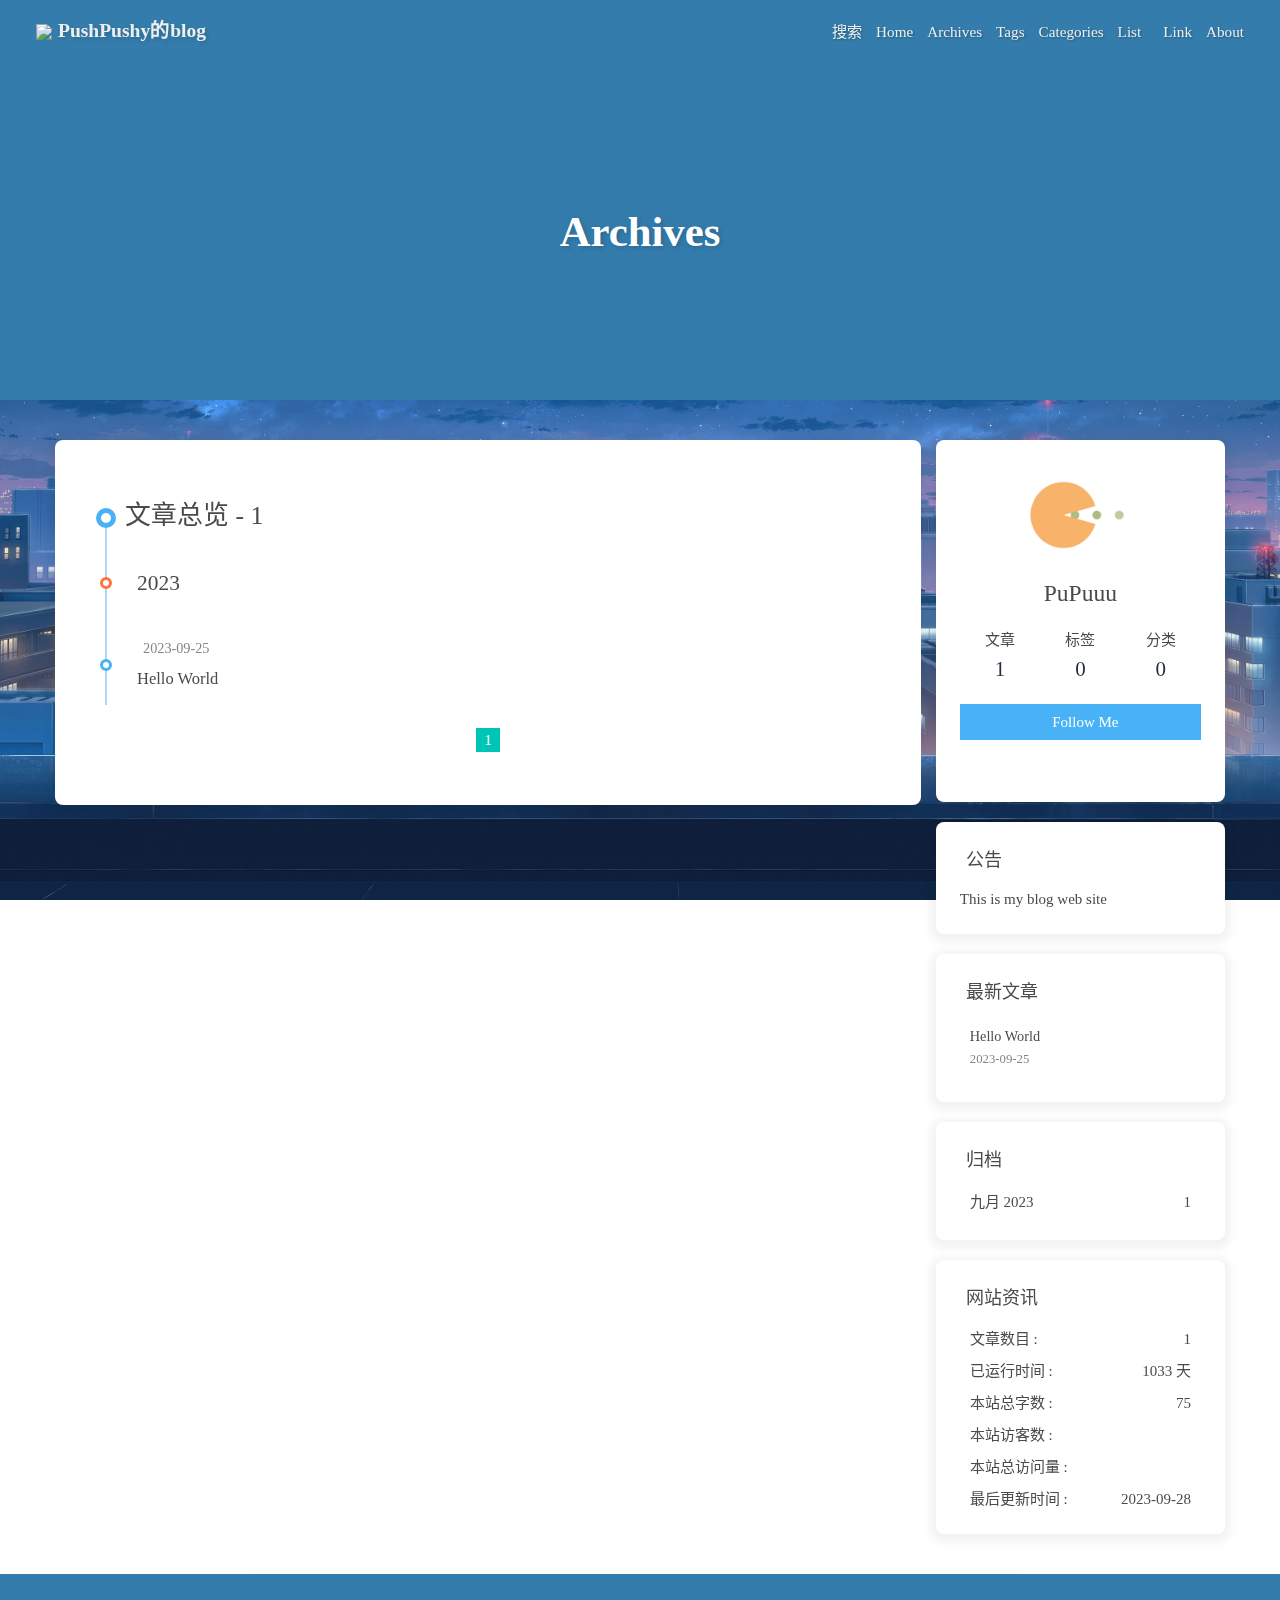
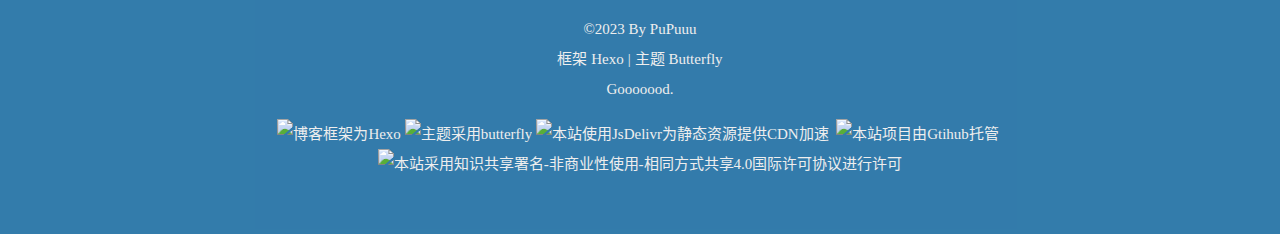
==== commit 9cfe901c: "Site updated: 2023-09-28 08:51:27" ====
--- a/archives/index.html
+++ b/archives/index.html
@@ -53,7 +53,7 @@
   isHome: false,
   isHighlightShrink: false,
   isToc: false,
-  postUpdate: '2023-09-27 23:25:48'
+  postUpdate: '2023-09-28 08:51:26'
 }</script><noscript><style type="text/css">
   #nav {
     opacity: 1
@@ -176,4 +176,4 @@
       }
     }
     detectApple()
-    })(window)</script><meta name="generator" content="Hexo 6.3.0"></head><body><div id="web_bg"></div><div id="sidebar"><div id="menu-mask"></div><div id="sidebar-menus"><div class="avatar-img is-center"><img src="https://picx.zhimg.com/50/v2-181901f56257c8846a477644d6935671_720w.jpg?source=1940ef5c" onerror="onerror=null;src='/img/friend_404.gif'" alt="avatar"/></div><div class="sidebar-site-data site-data is-center"><a href="/archives/"><div class="headline">文章</div><div class="length-num">1</div></a><a href="/tags/"><div class="headline">标签</div><div class="length-num">0</div></a><a href="/categories/"><div class="headline">分类</div><div class="length-num">0</div></a></div><hr class="custom-hr"/><div class="menus_items"><div class="menus_item"><a class="site-page" href="/"><i class="fa-fw fas fa-home"></i><span> Home</span></a></div><div class="menus_item"><a class="site-page" href="/archives/"><i class="fa-fw fas fa-archive"></i><span> Archives</span></a></div><div class="menus_item"><a class="site-page" href="/tags/"><i class="fa-fw fas fa-tags"></i><span> Tags</span></a></div><div class="menus_item"><a class="site-page" href="/categories/"><i class="fa-fw fas fa-folder-open"></i><span> Categories</span></a></div><div class="menus_item"><a class="site-page group" href="javascript:void(0);"><i class="fa-fw fas fa-list"></i><span> List</span><i class="fas fa-chevron-down"></i></a><ul class="menus_item_child"><li><a class="site-page child" href="/music/"><i class="fa-fw fas fa-music"></i><span> Music</span></a></li><li><a class="site-page child" href="/movies/"><i class="fa-fw fas fa-video"></i><span> Movie</span></a></li><li><a class="site-page child" href="/other/"><i class="fa-fw fas fa-ellipsis-h"></i><span> Other</span></a></li></ul></div><div class="menus_item"><a class="site-page" href="/link/"><i class="fa-fw fas fa-link"></i><span> Link</span></a></div><div class="menus_item"><a class="site-page" href="/about/"><i class="fa-fw fas fa-heart"></i><span> About</span></a></div></div></div></div><div class="page" id="body-wrap"><header class="not-home-page" id="page-header" style="background-image: url('https://i.loli.net/2020/05/01/gkihqEjXxJ5UZ1C.jpg')"><nav id="nav"><span id="blog-info"><a href="/" title="PushPushy的blog"><img class="site-icon" src="https://images3.alphacoders.com/132/thumbbig-1322308.webp"/><span class="site-name">PushPushy的blog</span></a></span><div id="menus"><div id="search-button"><a class="site-page social-icon search" href="javascript:void(0);"><i class="fas fa-search fa-fw"></i><span> 搜索</span></a></div><div class="menus_items"><div class="menus_item"><a class="site-page" href="/"><i class="fa-fw fas fa-home"></i><span> Home</span></a></div><div class="menus_item"><a class="site-page" href="/archives/"><i class="fa-fw fas fa-archive"></i><span> Archives</span></a></div><div class="menus_item"><a class="site-page" href="/tags/"><i class="fa-fw fas fa-tags"></i><span> Tags</span></a></div><div class="menus_item"><a class="site-page" href="/categories/"><i class="fa-fw fas fa-folder-open"></i><span> Categories</span></a></div><div class="menus_item"><a class="site-page group" href="javascript:void(0);"><i class="fa-fw fas fa-list"></i><span> List</span><i class="fas fa-chevron-down"></i></a><ul class="menus_item_child"><li><a class="site-page child" href="/music/"><i class="fa-fw fas fa-music"></i><span> Music</span></a></li><li><a class="site-page child" href="/movies/"><i class="fa-fw fas fa-video"></i><span> Movie</span></a></li><li><a class="site-page child" href="/other/"><i class="fa-fw fas fa-ellipsis-h"></i><span> Other</span></a></li></ul></div><div class="menus_item"><a class="site-page" href="/link/"><i class="fa-fw fas fa-link"></i><span> Link</span></a></div><div class="menus_item"><a class="site-page" href="/about/"><i class="fa-fw fas fa-heart"></i><span> About</span></a></div></div><div id="toggle-menu"><a class="site-page" href="javascript:void(0);"><i class="fas fa-bars fa-fw"></i></a></div></div></nav><div id="page-site-info"><h1 id="site-title">Archives</h1></div></header><main class="layout" id="content-inner"><div id="archive"><div class="article-sort-title">文章总览 - 1</div><div class="article-sort"><div class="article-sort-item year">2023</div><div class="article-sort-item no-article-cover"><div class="article-sort-item-info"><div class="article-sort-item-time"><i class="far fa-calendar-alt"></i><time class="post-meta-date-created" datetime="2023-09-24T16:50:09.619Z" title="发表于 2023-09-25 00:50:09">2023-09-25</time></div><a class="article-sort-item-title" href="/2023/09/25/hello-world/" title="Hello World">Hello World</a></div></div></div><nav id="pagination"><div class="pagination"><span class="page-number current">1</span></div></nav></div><div class="aside-content" id="aside-content"><div class="card-widget card-info"><div class="is-center"><div class="avatar-img"><img src="https://picx.zhimg.com/50/v2-181901f56257c8846a477644d6935671_720w.jpg?source=1940ef5c" onerror="this.onerror=null;this.src='/img/friend_404.gif'" alt="avatar"/></div><div class="author-info__name">PuPuuu</div><div class="author-info__description"></div></div><div class="card-info-data site-data is-center"><a href="/archives/"><div class="headline">文章</div><div class="length-num">1</div></a><a href="/tags/"><div class="headline">标签</div><div class="length-num">0</div></a><a href="/categories/"><div class="headline">分类</div><div class="length-num">0</div></a></div><a id="card-info-btn" target="_blank" rel="noopener" href="https://github.com/PuPuuu"><i class="fab fa-github"></i><span>Follow Me</span></a><div class="card-info-social-icons is-center"><a class="social-icon" href="https://github.com/PuPuuu" target="_blank" title="Github"><i class="fab fa-github" style="color: #24292e;"></i></a><a class="social-icon" href="mailto:jjye2020@163.com" target="_blank" title="Email"><i class="fas fa-envelope" style="color: #4a7dbe;"></i></a></div></div><div class="card-widget card-announcement"><div class="item-headline"><i class="fas fa-bullhorn fa-shake"></i><span>公告</span></div><div class="announcement_content">This is my blog web site</div></div><div class="sticky_layout"><div class="card-widget card-recent-post"><div class="item-headline"><i class="fas fa-history"></i><span>最新文章</span></div><div class="aside-list"><div class="aside-list-item no-cover"><div class="content"><a class="title" href="/2023/09/25/hello-world/" title="Hello World">Hello World</a><time datetime="2023-09-24T16:50:09.619Z" title="发表于 2023-09-25 00:50:09">2023-09-25</time></div></div></div></div><div class="card-widget card-archives"><div class="item-headline"><i class="fas fa-archive"></i><span>归档</span></div><ul class="card-archive-list"><li class="card-archive-list-item"><a class="card-archive-list-link" href="/archives/2023/09/"><span class="card-archive-list-date">九月 2023</span><span class="card-archive-list-count">1</span></a></li></ul></div><div class="card-widget card-webinfo"><div class="item-headline"><i class="fas fa-chart-line"></i><span>网站资讯</span></div><div class="webinfo"><div class="webinfo-item"><div class="item-name">文章数目 :</div><div class="item-count">1</div></div><div class="webinfo-item"><div class="item-name">已运行时间 :</div><div class="item-count" id="runtimeshow" data-publishDate="2023-09-24T16:00:00.000Z"><i class="fa-solid fa-spinner fa-spin"></i></div></div><div class="webinfo-item"><div class="item-name">本站总字数 :</div><div class="item-count">75</div></div><div class="webinfo-item"><div class="item-name">本站访客数 :</div><div class="item-count" id="busuanzi_value_site_uv"><i class="fa-solid fa-spinner fa-spin"></i></div></div><div class="webinfo-item"><div class="item-name">本站总访问量 :</div><div class="item-count" id="busuanzi_value_site_pv"><i class="fa-solid fa-spinner fa-spin"></i></div></div><div class="webinfo-item"><div class="item-name">最后更新时间 :</div><div class="item-count" id="last-push-date" data-lastPushDate="2023-09-27T15:25:48.315Z"><i class="fa-solid fa-spinner fa-spin"></i></div></div></div></div></div></div></main><footer id="footer" style="background-image: url('https://i.loli.net/2020/05/01/gkihqEjXxJ5UZ1C.jpg')"><div id="footer-wrap"><div class="copyright">&copy;2023 By PuPuuu</div><div class="framework-info"><span>框架 </span><a target="_blank" rel="noopener" href="https://hexo.io">Hexo</a><span class="footer-separator">|</span><span>主题 </span><a target="_blank" rel="noopener" href="https://github.com/jerryc127/hexo-theme-butterfly">Butterfly</a></div><div class="footer_custom_text">Gooooood.<p><a target="_blank" href="https://hexo.io/"><img src="https://img.shields.io/badge/Frame-Hexo-blue?style=flat&logo=hexo" title="博客框架为Hexo"></a>&nbsp;<a target="_blank" href="https://butterfly.js.org/"><img src="https://img.shields.io/badge/Theme-Butterfly-6513df?style=flat&logo=bitdefender" title="主题采用butterfly"></a>&nbsp;<a target="_blank" href="https://www.jsdelivr.com/"><img src="https://img.shields.io/badge/CDN-jsDelivr-orange?style=flat&logo=jsDelivr" title="本站使用JsDelivr为静态资源提供CDN加速"></a> &nbsp;<a target="_blank" href="https://github.com/"><img src="https://img.shields.io/badge/Source-Github-d021d6?style=flat&logo=GitHub" title="本站项目由Gtihub托管"></a>&nbsp;<a target="_blank" href="http://creativecommons.org/licenses/by-nc-sa/4.0/"><img src="https://img.shields.io/badge/Copyright-BY--NC--SA%204.0-d42328?style=flat&logo=Claris" title="本站采用知识共享署名-非商业性使用-相同方式共享4.0国际许可协议进行许可"></a></p></div></div></footer></div><div id="rightside"><div id="rightside-config-hide"><button id="darkmode" type="button" title="浅色和深色模式转换"><i class="fas fa-adjust"></i></button><button id="hide-aside-btn" type="button" title="单栏和双栏切换"><i class="fas fa-arrows-alt-h"></i></button></div><div id="rightside-config-show"><button id="rightside_config" type="button" title="设置"><i class="fas fa-cog fa-spin"></i></button><button id="go-up" type="button" title="回到顶部"><span class="scroll-percent"></span><i class="fas fa-arrow-up"></i></button></div></div><div><script src="/js/utils.js"></script><script src="/js/main.js"></script><script src="https://cdn.jsdelivr.net/npm/@fancyapps/ui/dist/fancybox/fancybox.umd.min.js"></script><div class="js-pjax"></div><script id="canvas_nest" defer="defer" color="0,0,255" opacity="0.7" zIndex="-1" count="99" mobile="false" src="https://cdn.jsdelivr.net/npm/butterfly-extsrc/dist/canvas-nest.min.js"></script><script id="click-heart" src="https://cdn.jsdelivr.net/npm/butterfly-extsrc/dist/click-heart.min.js" async="async" mobile="false"></script><script async data-pjax src="//busuanzi.ibruce.info/busuanzi/2.3/busuanzi.pure.mini.js"></script><div id="local-search"><div class="search-dialog"><nav class="search-nav"><span class="search-dialog-title">搜索</span><span id="loading-status"></span><button class="search-close-button"><i class="fas fa-times"></i></button></nav><div class="is-center" id="loading-database"><i class="fas fa-spinner fa-pulse"></i><span>  数据库加载中</span></div><div class="search-wrap"><div id="local-search-input"><div class="local-search-box"><input class="local-search-box--input" placeholder="搜索文章" type="text"/></div></div><hr/><div class="no-result" id="local-search-results"></div><div id="local-search-stats-wrap"></div></div></div><div id="search-mask"></div><script src="/js/search/local-search.js"></script></div></div></body></html>+    })(window)</script><meta name="generator" content="Hexo 6.3.0"></head><body><div id="web_bg"></div><div id="sidebar"><div id="menu-mask"></div><div id="sidebar-menus"><div class="avatar-img is-center"><img src="https://picx.zhimg.com/50/v2-181901f56257c8846a477644d6935671_720w.jpg?source=1940ef5c" onerror="onerror=null;src='/img/friend_404.gif'" alt="avatar"/></div><div class="sidebar-site-data site-data is-center"><a href="/archives/"><div class="headline">文章</div><div class="length-num">1</div></a><a href="/tags/"><div class="headline">标签</div><div class="length-num">0</div></a><a href="/categories/"><div class="headline">分类</div><div class="length-num">0</div></a></div><hr class="custom-hr"/><div class="menus_items"><div class="menus_item"><a class="site-page" href="/"><i class="fa-fw fas fa-home"></i><span> Home</span></a></div><div class="menus_item"><a class="site-page" href="/archives/"><i class="fa-fw fas fa-archive"></i><span> Archives</span></a></div><div class="menus_item"><a class="site-page" href="/tags/"><i class="fa-fw fas fa-tags"></i><span> Tags</span></a></div><div class="menus_item"><a class="site-page" href="/categories/"><i class="fa-fw fas fa-folder-open"></i><span> Categories</span></a></div><div class="menus_item"><a class="site-page group" href="javascript:void(0);"><i class="fa-fw fas fa-list"></i><span> List</span><i class="fas fa-chevron-down"></i></a><ul class="menus_item_child"><li><a class="site-page child" href="/music/"><i class="fa-fw fas fa-music"></i><span> Music</span></a></li><li><a class="site-page child" href="/movies/"><i class="fa-fw fas fa-video"></i><span> Movie</span></a></li><li><a class="site-page child" href="/other/"><i class="fa-fw fas fa-ellipsis-h"></i><span> Other</span></a></li></ul></div><div class="menus_item"><a class="site-page" href="/link/"><i class="fa-fw fas fa-link"></i><span> Link</span></a></div><div class="menus_item"><a class="site-page" href="/about/"><i class="fa-fw fas fa-heart"></i><span> About</span></a></div></div></div></div><div class="page" id="body-wrap"><header class="not-home-page" id="page-header" style="background-image: url('https://i.loli.net/2020/05/01/gkihqEjXxJ5UZ1C.jpg')"><nav id="nav"><span id="blog-info"><a href="/" title="PushPushy的blog"><img class="site-icon" src="https://images3.alphacoders.com/132/thumbbig-1322308.webp"/><span class="site-name">PushPushy的blog</span></a></span><div id="menus"><div id="search-button"><a class="site-page social-icon search" href="javascript:void(0);"><i class="fas fa-search fa-fw"></i><span> 搜索</span></a></div><div class="menus_items"><div class="menus_item"><a class="site-page" href="/"><i class="fa-fw fas fa-home"></i><span> Home</span></a></div><div class="menus_item"><a class="site-page" href="/archives/"><i class="fa-fw fas fa-archive"></i><span> Archives</span></a></div><div class="menus_item"><a class="site-page" href="/tags/"><i class="fa-fw fas fa-tags"></i><span> Tags</span></a></div><div class="menus_item"><a class="site-page" href="/categories/"><i class="fa-fw fas fa-folder-open"></i><span> Categories</span></a></div><div class="menus_item"><a class="site-page group" href="javascript:void(0);"><i class="fa-fw fas fa-list"></i><span> List</span><i class="fas fa-chevron-down"></i></a><ul class="menus_item_child"><li><a class="site-page child" href="/music/"><i class="fa-fw fas fa-music"></i><span> Music</span></a></li><li><a class="site-page child" href="/movies/"><i class="fa-fw fas fa-video"></i><span> Movie</span></a></li><li><a class="site-page child" href="/other/"><i class="fa-fw fas fa-ellipsis-h"></i><span> Other</span></a></li></ul></div><div class="menus_item"><a class="site-page" href="/link/"><i class="fa-fw fas fa-link"></i><span> Link</span></a></div><div class="menus_item"><a class="site-page" href="/about/"><i class="fa-fw fas fa-heart"></i><span> About</span></a></div></div><div id="toggle-menu"><a class="site-page" href="javascript:void(0);"><i class="fas fa-bars fa-fw"></i></a></div></div></nav><div id="page-site-info"><h1 id="site-title">Archives</h1></div></header><main class="layout" id="content-inner"><div id="archive"><div class="article-sort-title">文章总览 - 1</div><div class="article-sort"><div class="article-sort-item year">2023</div><div class="article-sort-item no-article-cover"><div class="article-sort-item-info"><div class="article-sort-item-time"><i class="far fa-calendar-alt"></i><time class="post-meta-date-created" datetime="2023-09-24T16:50:09.619Z" title="发表于 2023-09-25 00:50:09">2023-09-25</time></div><a class="article-sort-item-title" href="/2023/09/25/hello-world/" title="Hello World">Hello World</a></div></div></div><nav id="pagination"><div class="pagination"><span class="page-number current">1</span></div></nav></div><div class="aside-content" id="aside-content"><div class="card-widget card-info"><div class="is-center"><div class="avatar-img"><img src="https://picx.zhimg.com/50/v2-181901f56257c8846a477644d6935671_720w.jpg?source=1940ef5c" onerror="this.onerror=null;this.src='/img/friend_404.gif'" alt="avatar"/></div><div class="author-info__name">PuPuuu</div><div class="author-info__description"></div></div><div class="card-info-data site-data is-center"><a href="/archives/"><div class="headline">文章</div><div class="length-num">1</div></a><a href="/tags/"><div class="headline">标签</div><div class="length-num">0</div></a><a href="/categories/"><div class="headline">分类</div><div class="length-num">0</div></a></div><a id="card-info-btn" target="_blank" rel="noopener" href="https://github.com/PuPuuu"><i class="fab fa-github"></i><span>Follow Me</span></a><div class="card-info-social-icons is-center"><a class="social-icon" href="https://github.com/PuPuuu" target="_blank" title="Github"><i class="fab fa-github" style="color: #24292e;"></i></a><a class="social-icon" href="mailto:jjye2020@163.com" target="_blank" title="Email"><i class="fas fa-envelope" style="color: #4a7dbe;"></i></a></div></div><div class="card-widget card-announcement"><div class="item-headline"><i class="fas fa-bullhorn fa-shake"></i><span>公告</span></div><div class="announcement_content">This is my blog web site</div></div><div class="sticky_layout"><div class="card-widget card-recent-post"><div class="item-headline"><i class="fas fa-history"></i><span>最新文章</span></div><div class="aside-list"><div class="aside-list-item no-cover"><div class="content"><a class="title" href="/2023/09/25/hello-world/" title="Hello World">Hello World</a><time datetime="2023-09-24T16:50:09.619Z" title="发表于 2023-09-25 00:50:09">2023-09-25</time></div></div></div></div><div class="card-widget card-archives"><div class="item-headline"><i class="fas fa-archive"></i><span>归档</span></div><ul class="card-archive-list"><li class="card-archive-list-item"><a class="card-archive-list-link" href="/archives/2023/09/"><span class="card-archive-list-date">九月 2023</span><span class="card-archive-list-count">1</span></a></li></ul></div><div class="card-widget card-webinfo"><div class="item-headline"><i class="fas fa-chart-line"></i><span>网站资讯</span></div><div class="webinfo"><div class="webinfo-item"><div class="item-name">文章数目 :</div><div class="item-count">1</div></div><div class="webinfo-item"><div class="item-name">已运行时间 :</div><div class="item-count" id="runtimeshow" data-publishDate="2023-09-24T16:00:00.000Z"><i class="fa-solid fa-spinner fa-spin"></i></div></div><div class="webinfo-item"><div class="item-name">本站总字数 :</div><div class="item-count">75</div></div><div class="webinfo-item"><div class="item-name">本站访客数 :</div><div class="item-count" id="busuanzi_value_site_uv"><i class="fa-solid fa-spinner fa-spin"></i></div></div><div class="webinfo-item"><div class="item-name">本站总访问量 :</div><div class="item-count" id="busuanzi_value_site_pv"><i class="fa-solid fa-spinner fa-spin"></i></div></div><div class="webinfo-item"><div class="item-name">最后更新时间 :</div><div class="item-count" id="last-push-date" data-lastPushDate="2023-09-28T00:51:26.875Z"><i class="fa-solid fa-spinner fa-spin"></i></div></div></div></div></div></div></main><footer id="footer" style="background-image: url('https://i.loli.net/2020/05/01/gkihqEjXxJ5UZ1C.jpg')"><div id="footer-wrap"><div class="copyright">&copy;2023 By PuPuuu</div><div class="framework-info"><span>框架 </span><a target="_blank" rel="noopener" href="https://hexo.io">Hexo</a><span class="footer-separator">|</span><span>主题 </span><a target="_blank" rel="noopener" href="https://github.com/jerryc127/hexo-theme-butterfly">Butterfly</a></div><div class="footer_custom_text">Gooooood.<p><a target="_blank" href="https://hexo.io/"><img src="https://img.shields.io/badge/Frame-Hexo-blue?style=flat&logo=hexo" title="博客框架为Hexo"></a>&nbsp;<a target="_blank" href="https://butterfly.js.org/"><img src="https://img.shields.io/badge/Theme-Butterfly-6513df?style=flat&logo=bitdefender" title="主题采用butterfly"></a>&nbsp;<a target="_blank" href="https://www.jsdelivr.com/"><img src="https://img.shields.io/badge/CDN-jsDelivr-orange?style=flat&logo=jsDelivr" title="本站使用JsDelivr为静态资源提供CDN加速"></a> &nbsp;<a target="_blank" href="https://github.com/"><img src="https://img.shields.io/badge/Source-Github-d021d6?style=flat&logo=GitHub" title="本站项目由Gtihub托管"></a>&nbsp;<a target="_blank" href="http://creativecommons.org/licenses/by-nc-sa/4.0/"><img src="https://img.shields.io/badge/Copyright-BY--NC--SA%204.0-d42328?style=flat&logo=Claris" title="本站采用知识共享署名-非商业性使用-相同方式共享4.0国际许可协议进行许可"></a></p></div></div></footer></div><div id="rightside"><div id="rightside-config-hide"><button id="darkmode" type="button" title="浅色和深色模式转换"><i class="fas fa-adjust"></i></button><button id="hide-aside-btn" type="button" title="单栏和双栏切换"><i class="fas fa-arrows-alt-h"></i></button></div><div id="rightside-config-show"><button id="rightside_config" type="button" title="设置"><i class="fas fa-cog fa-spin"></i></button><button id="go-up" type="button" title="回到顶部"><span class="scroll-percent"></span><i class="fas fa-arrow-up"></i></button></div></div><div><script src="/js/utils.js"></script><script src="/js/main.js"></script><script src="https://cdn.jsdelivr.net/npm/@fancyapps/ui/dist/fancybox/fancybox.umd.min.js"></script><div class="js-pjax"></div><script id="canvas_nest" defer="defer" color="0,0,255" opacity="0.7" zIndex="-1" count="99" mobile="false" src="https://cdn.jsdelivr.net/npm/butterfly-extsrc/dist/canvas-nest.min.js"></script><script id="click-heart" src="https://cdn.jsdelivr.net/npm/butterfly-extsrc/dist/click-heart.min.js" async="async" mobile="false"></script><script async data-pjax src="//busuanzi.ibruce.info/busuanzi/2.3/busuanzi.pure.mini.js"></script><div id="local-search"><div class="search-dialog"><nav class="search-nav"><span class="search-dialog-title">搜索</span><span id="loading-status"></span><button class="search-close-button"><i class="fas fa-times"></i></button></nav><div class="is-center" id="loading-database"><i class="fas fa-spinner fa-pulse"></i><span>  数据库加载中</span></div><div class="search-wrap"><div id="local-search-input"><div class="local-search-box"><input class="local-search-box--input" placeholder="搜索文章" type="text"/></div></div><hr/><div class="no-result" id="local-search-results"></div><div id="local-search-stats-wrap"></div></div></div><div id="search-mask"></div><script src="/js/search/local-search.js"></script></div></div></body></html>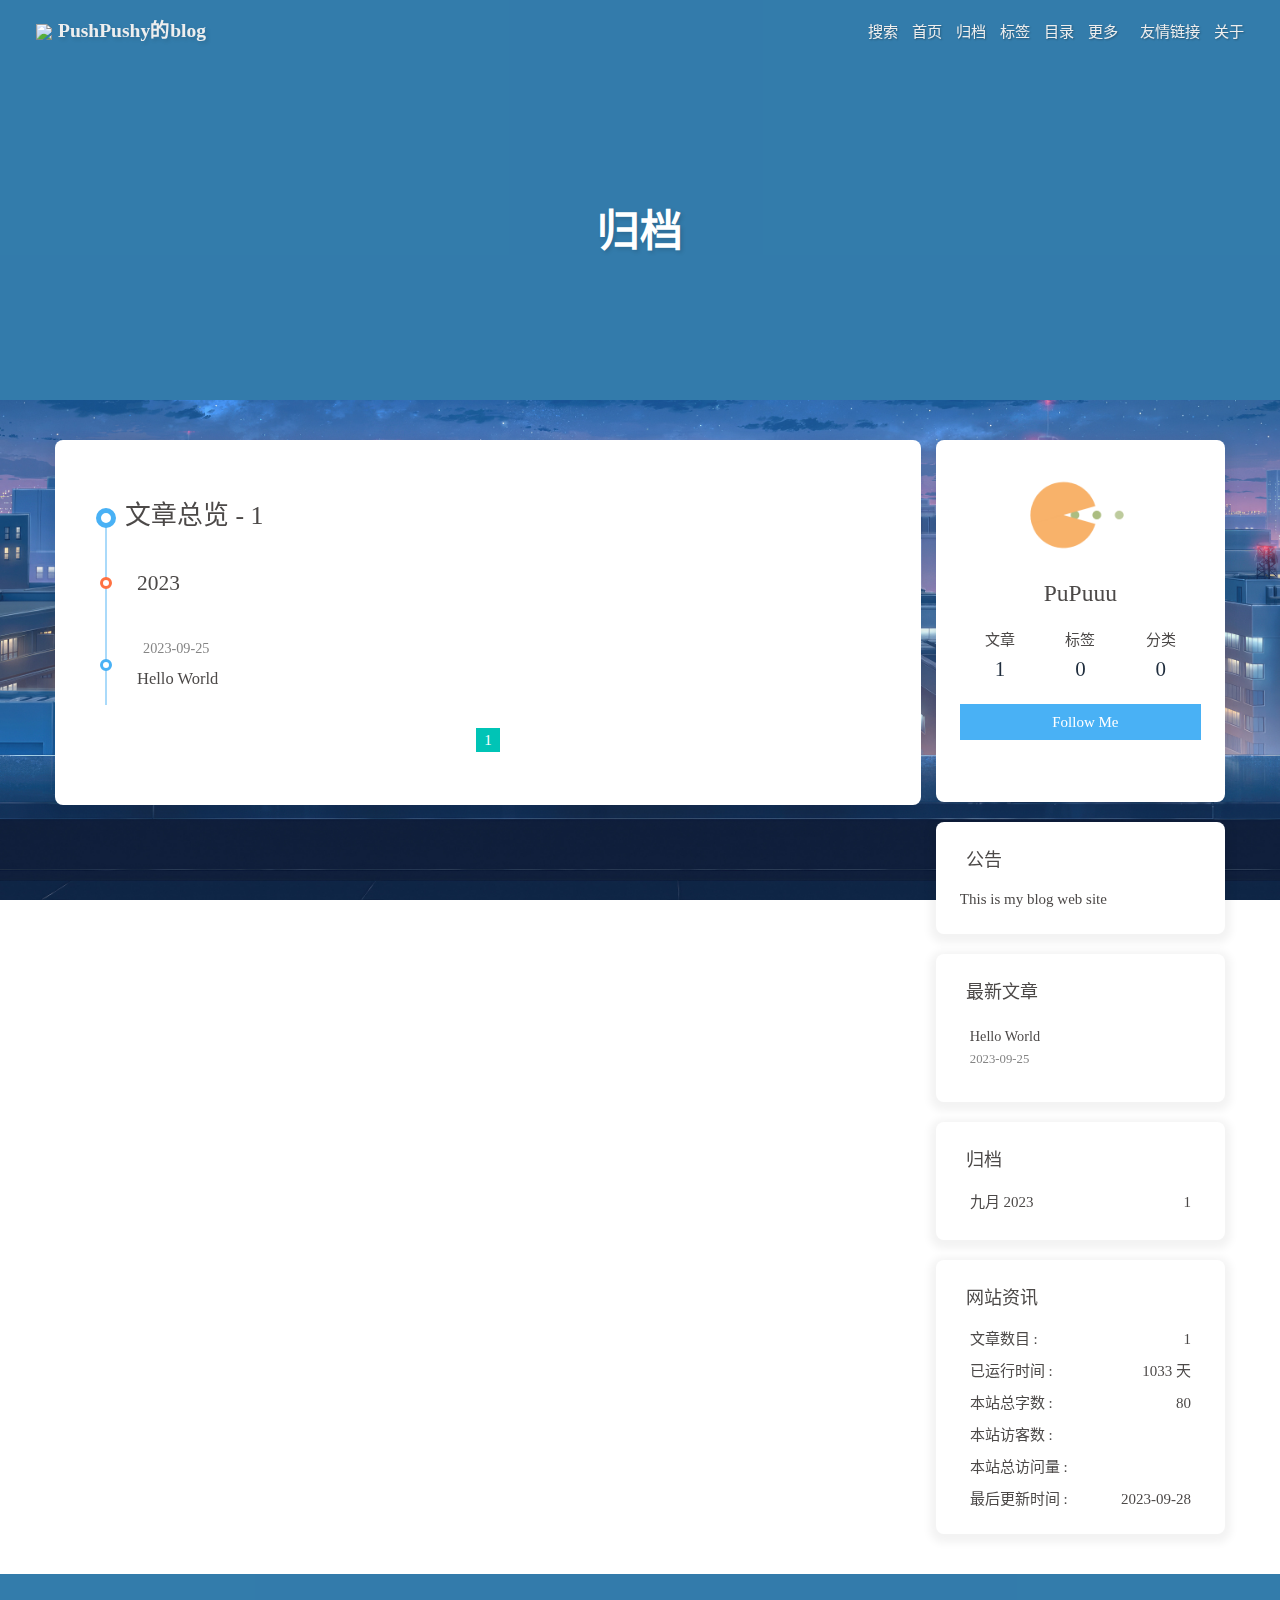
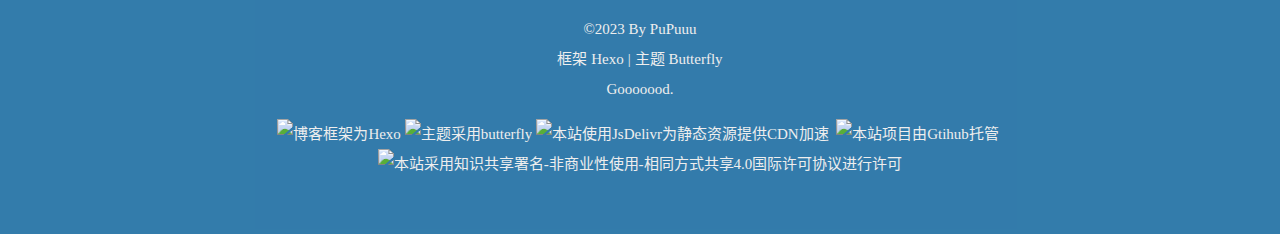
==== commit 3fdef64a: "Site updated: 2023-09-28 18:46:09" ====
--- a/archives/index.html
+++ b/archives/index.html
@@ -1,5 +1,5 @@
-<!DOCTYPE html><html lang="zh-CN" data-theme="light"><head><meta charset="UTF-8"><meta http-equiv="X-UA-Compatible" content="IE=edge"><meta name="viewport" content="width=device-width, initial-scale=1.0,viewport-fit=cover"><title>Archives | PushPushy的blog</title><meta name="author" content="PuPuuu"><meta name="copyright" content="PuPuuu"><meta name="format-detection" content="telephone=no"><meta name="theme-color" content="#ffffff"><meta property="og:type" content="website">
-<meta property="og:title" content="Archives">
+<!DOCTYPE html><html lang="zh-CN" data-theme="light"><head><meta charset="UTF-8"><meta http-equiv="X-UA-Compatible" content="IE=edge"><meta name="viewport" content="width=device-width, initial-scale=1.0,viewport-fit=cover"><title>归档 | PushPushy的blog</title><meta name="author" content="PuPuuu"><meta name="copyright" content="PuPuuu"><meta name="format-detection" content="telephone=no"><meta name="theme-color" content="#ffffff"><meta property="og:type" content="website">
+<meta property="og:title" content="归档">
 <meta property="og:url" content="https://pushpushy.com/archives/index.html">
 <meta property="og:site_name" content="PushPushy的blog">
 <meta property="og:locale" content="zh_CN">
@@ -48,12 +48,12 @@
   },
   autoDarkmode: true
 }</script><script id="config-diff">var GLOBAL_CONFIG_SITE = {
-  title: 'Archives',
+  title: '归档',
   isPost: false,
   isHome: false,
   isHighlightShrink: false,
   isToc: false,
-  postUpdate: '2023-09-28 08:51:26'
+  postUpdate: '2023-09-28 18:46:08'
 }</script><noscript><style type="text/css">
   #nav {
     opacity: 1
@@ -176,4 +176,88 @@
       }
     }
     detectApple()
-    })(window)</script><meta name="generator" content="Hexo 6.3.0"></head><body><div id="web_bg"></div><div id="sidebar"><div id="menu-mask"></div><div id="sidebar-menus"><div class="avatar-img is-center"><img src="https://picx.zhimg.com/50/v2-181901f56257c8846a477644d6935671_720w.jpg?source=1940ef5c" onerror="onerror=null;src='/img/friend_404.gif'" alt="avatar"/></div><div class="sidebar-site-data site-data is-center"><a href="/archives/"><div class="headline">文章</div><div class="length-num">1</div></a><a href="/tags/"><div class="headline">标签</div><div class="length-num">0</div></a><a href="/categories/"><div class="headline">分类</div><div class="length-num">0</div></a></div><hr class="custom-hr"/><div class="menus_items"><div class="menus_item"><a class="site-page" href="/"><i class="fa-fw fas fa-home"></i><span> Home</span></a></div><div class="menus_item"><a class="site-page" href="/archives/"><i class="fa-fw fas fa-archive"></i><span> Archives</span></a></div><div class="menus_item"><a class="site-page" href="/tags/"><i class="fa-fw fas fa-tags"></i><span> Tags</span></a></div><div class="menus_item"><a class="site-page" href="/categories/"><i class="fa-fw fas fa-folder-open"></i><span> Categories</span></a></div><div class="menus_item"><a class="site-page group" href="javascript:void(0);"><i class="fa-fw fas fa-list"></i><span> List</span><i class="fas fa-chevron-down"></i></a><ul class="menus_item_child"><li><a class="site-page child" href="/music/"><i class="fa-fw fas fa-music"></i><span> Music</span></a></li><li><a class="site-page child" href="/movies/"><i class="fa-fw fas fa-video"></i><span> Movie</span></a></li><li><a class="site-page child" href="/other/"><i class="fa-fw fas fa-ellipsis-h"></i><span> Other</span></a></li></ul></div><div class="menus_item"><a class="site-page" href="/link/"><i class="fa-fw fas fa-link"></i><span> Link</span></a></div><div class="menus_item"><a class="site-page" href="/about/"><i class="fa-fw fas fa-heart"></i><span> About</span></a></div></div></div></div><div class="page" id="body-wrap"><header class="not-home-page" id="page-header" style="background-image: url('https://i.loli.net/2020/05/01/gkihqEjXxJ5UZ1C.jpg')"><nav id="nav"><span id="blog-info"><a href="/" title="PushPushy的blog"><img class="site-icon" src="https://images3.alphacoders.com/132/thumbbig-1322308.webp"/><span class="site-name">PushPushy的blog</span></a></span><div id="menus"><div id="search-button"><a class="site-page social-icon search" href="javascript:void(0);"><i class="fas fa-search fa-fw"></i><span> 搜索</span></a></div><div class="menus_items"><div class="menus_item"><a class="site-page" href="/"><i class="fa-fw fas fa-home"></i><span> Home</span></a></div><div class="menus_item"><a class="site-page" href="/archives/"><i class="fa-fw fas fa-archive"></i><span> Archives</span></a></div><div class="menus_item"><a class="site-page" href="/tags/"><i class="fa-fw fas fa-tags"></i><span> Tags</span></a></div><div class="menus_item"><a class="site-page" href="/categories/"><i class="fa-fw fas fa-folder-open"></i><span> Categories</span></a></div><div class="menus_item"><a class="site-page group" href="javascript:void(0);"><i class="fa-fw fas fa-list"></i><span> List</span><i class="fas fa-chevron-down"></i></a><ul class="menus_item_child"><li><a class="site-page child" href="/music/"><i class="fa-fw fas fa-music"></i><span> Music</span></a></li><li><a class="site-page child" href="/movies/"><i class="fa-fw fas fa-video"></i><span> Movie</span></a></li><li><a class="site-page child" href="/other/"><i class="fa-fw fas fa-ellipsis-h"></i><span> Other</span></a></li></ul></div><div class="menus_item"><a class="site-page" href="/link/"><i class="fa-fw fas fa-link"></i><span> Link</span></a></div><div class="menus_item"><a class="site-page" href="/about/"><i class="fa-fw fas fa-heart"></i><span> About</span></a></div></div><div id="toggle-menu"><a class="site-page" href="javascript:void(0);"><i class="fas fa-bars fa-fw"></i></a></div></div></nav><div id="page-site-info"><h1 id="site-title">Archives</h1></div></header><main class="layout" id="content-inner"><div id="archive"><div class="article-sort-title">文章总览 - 1</div><div class="article-sort"><div class="article-sort-item year">2023</div><div class="article-sort-item no-article-cover"><div class="article-sort-item-info"><div class="article-sort-item-time"><i class="far fa-calendar-alt"></i><time class="post-meta-date-created" datetime="2023-09-24T16:50:09.619Z" title="发表于 2023-09-25 00:50:09">2023-09-25</time></div><a class="article-sort-item-title" href="/2023/09/25/hello-world/" title="Hello World">Hello World</a></div></div></div><nav id="pagination"><div class="pagination"><span class="page-number current">1</span></div></nav></div><div class="aside-content" id="aside-content"><div class="card-widget card-info"><div class="is-center"><div class="avatar-img"><img src="https://picx.zhimg.com/50/v2-181901f56257c8846a477644d6935671_720w.jpg?source=1940ef5c" onerror="this.onerror=null;this.src='/img/friend_404.gif'" alt="avatar"/></div><div class="author-info__name">PuPuuu</div><div class="author-info__description"></div></div><div class="card-info-data site-data is-center"><a href="/archives/"><div class="headline">文章</div><div class="length-num">1</div></a><a href="/tags/"><div class="headline">标签</div><div class="length-num">0</div></a><a href="/categories/"><div class="headline">分类</div><div class="length-num">0</div></a></div><a id="card-info-btn" target="_blank" rel="noopener" href="https://github.com/PuPuuu"><i class="fab fa-github"></i><span>Follow Me</span></a><div class="card-info-social-icons is-center"><a class="social-icon" href="https://github.com/PuPuuu" target="_blank" title="Github"><i class="fab fa-github" style="color: #24292e;"></i></a><a class="social-icon" href="mailto:jjye2020@163.com" target="_blank" title="Email"><i class="fas fa-envelope" style="color: #4a7dbe;"></i></a></div></div><div class="card-widget card-announcement"><div class="item-headline"><i class="fas fa-bullhorn fa-shake"></i><span>公告</span></div><div class="announcement_content">This is my blog web site</div></div><div class="sticky_layout"><div class="card-widget card-recent-post"><div class="item-headline"><i class="fas fa-history"></i><span>最新文章</span></div><div class="aside-list"><div class="aside-list-item no-cover"><div class="content"><a class="title" href="/2023/09/25/hello-world/" title="Hello World">Hello World</a><time datetime="2023-09-24T16:50:09.619Z" title="发表于 2023-09-25 00:50:09">2023-09-25</time></div></div></div></div><div class="card-widget card-archives"><div class="item-headline"><i class="fas fa-archive"></i><span>归档</span></div><ul class="card-archive-list"><li class="card-archive-list-item"><a class="card-archive-list-link" href="/archives/2023/09/"><span class="card-archive-list-date">九月 2023</span><span class="card-archive-list-count">1</span></a></li></ul></div><div class="card-widget card-webinfo"><div class="item-headline"><i class="fas fa-chart-line"></i><span>网站资讯</span></div><div class="webinfo"><div class="webinfo-item"><div class="item-name">文章数目 :</div><div class="item-count">1</div></div><div class="webinfo-item"><div class="item-name">已运行时间 :</div><div class="item-count" id="runtimeshow" data-publishDate="2023-09-24T16:00:00.000Z"><i class="fa-solid fa-spinner fa-spin"></i></div></div><div class="webinfo-item"><div class="item-name">本站总字数 :</div><div class="item-count">75</div></div><div class="webinfo-item"><div class="item-name">本站访客数 :</div><div class="item-count" id="busuanzi_value_site_uv"><i class="fa-solid fa-spinner fa-spin"></i></div></div><div class="webinfo-item"><div class="item-name">本站总访问量 :</div><div class="item-count" id="busuanzi_value_site_pv"><i class="fa-solid fa-spinner fa-spin"></i></div></div><div class="webinfo-item"><div class="item-name">最后更新时间 :</div><div class="item-count" id="last-push-date" data-lastPushDate="2023-09-28T00:51:26.875Z"><i class="fa-solid fa-spinner fa-spin"></i></div></div></div></div></div></div></main><footer id="footer" style="background-image: url('https://i.loli.net/2020/05/01/gkihqEjXxJ5UZ1C.jpg')"><div id="footer-wrap"><div class="copyright">&copy;2023 By PuPuuu</div><div class="framework-info"><span>框架 </span><a target="_blank" rel="noopener" href="https://hexo.io">Hexo</a><span class="footer-separator">|</span><span>主题 </span><a target="_blank" rel="noopener" href="https://github.com/jerryc127/hexo-theme-butterfly">Butterfly</a></div><div class="footer_custom_text">Gooooood.<p><a target="_blank" href="https://hexo.io/"><img src="https://img.shields.io/badge/Frame-Hexo-blue?style=flat&logo=hexo" title="博客框架为Hexo"></a>&nbsp;<a target="_blank" href="https://butterfly.js.org/"><img src="https://img.shields.io/badge/Theme-Butterfly-6513df?style=flat&logo=bitdefender" title="主题采用butterfly"></a>&nbsp;<a target="_blank" href="https://www.jsdelivr.com/"><img src="https://img.shields.io/badge/CDN-jsDelivr-orange?style=flat&logo=jsDelivr" title="本站使用JsDelivr为静态资源提供CDN加速"></a> &nbsp;<a target="_blank" href="https://github.com/"><img src="https://img.shields.io/badge/Source-Github-d021d6?style=flat&logo=GitHub" title="本站项目由Gtihub托管"></a>&nbsp;<a target="_blank" href="http://creativecommons.org/licenses/by-nc-sa/4.0/"><img src="https://img.shields.io/badge/Copyright-BY--NC--SA%204.0-d42328?style=flat&logo=Claris" title="本站采用知识共享署名-非商业性使用-相同方式共享4.0国际许可协议进行许可"></a></p></div></div></footer></div><div id="rightside"><div id="rightside-config-hide"><button id="darkmode" type="button" title="浅色和深色模式转换"><i class="fas fa-adjust"></i></button><button id="hide-aside-btn" type="button" title="单栏和双栏切换"><i class="fas fa-arrows-alt-h"></i></button></div><div id="rightside-config-show"><button id="rightside_config" type="button" title="设置"><i class="fas fa-cog fa-spin"></i></button><button id="go-up" type="button" title="回到顶部"><span class="scroll-percent"></span><i class="fas fa-arrow-up"></i></button></div></div><div><script src="/js/utils.js"></script><script src="/js/main.js"></script><script src="https://cdn.jsdelivr.net/npm/@fancyapps/ui/dist/fancybox/fancybox.umd.min.js"></script><div class="js-pjax"></div><script id="canvas_nest" defer="defer" color="0,0,255" opacity="0.7" zIndex="-1" count="99" mobile="false" src="https://cdn.jsdelivr.net/npm/butterfly-extsrc/dist/canvas-nest.min.js"></script><script id="click-heart" src="https://cdn.jsdelivr.net/npm/butterfly-extsrc/dist/click-heart.min.js" async="async" mobile="false"></script><script async data-pjax src="//busuanzi.ibruce.info/busuanzi/2.3/busuanzi.pure.mini.js"></script><div id="local-search"><div class="search-dialog"><nav class="search-nav"><span class="search-dialog-title">搜索</span><span id="loading-status"></span><button class="search-close-button"><i class="fas fa-times"></i></button></nav><div class="is-center" id="loading-database"><i class="fas fa-spinner fa-pulse"></i><span>  数据库加载中</span></div><div class="search-wrap"><div id="local-search-input"><div class="local-search-box"><input class="local-search-box--input" placeholder="搜索文章" type="text"/></div></div><hr/><div class="no-result" id="local-search-results"></div><div id="local-search-stats-wrap"></div></div></div><div id="search-mask"></div><script src="/js/search/local-search.js"></script></div></div></body></html>+    })(window)</script><link rel="stylesheet" href="/css/custom.css"  media="defer" onload="this.media='all'"><meta name="generator" content="Hexo 6.3.0"></head><body><div id="web_bg"></div><div id="sidebar"><div id="menu-mask"></div><div id="sidebar-menus"><div class="avatar-img is-center"><img src="https://picx.zhimg.com/50/v2-181901f56257c8846a477644d6935671_720w.jpg?source=1940ef5c" onerror="onerror=null;src='/img/friend_404.gif'" alt="avatar"/></div><div class="sidebar-site-data site-data is-center"><a href="/archives/"><div class="headline">文章</div><div class="length-num">1</div></a><a href="/tags/"><div class="headline">标签</div><div class="length-num">0</div></a><a href="/categories/"><div class="headline">分类</div><div class="length-num">0</div></a></div><hr class="custom-hr"/><div class="menus_items"><div class="menus_item"><a class="site-page" href="/"><i class="fa-fw fas fa-home"></i><span> 首页</span></a></div><div class="menus_item"><a class="site-page" href="/archives/"><i class="fa-fw fas fa-archive"></i><span> 归档</span></a></div><div class="menus_item"><a class="site-page" href="/tags/"><i class="fa-fw fas fa-tags"></i><span> 标签</span></a></div><div class="menus_item"><a class="site-page" href="/categories/"><i class="fa-fw fas fa-folder-open"></i><span> 目录</span></a></div><div class="menus_item"><a class="site-page group" href="javascript:void(0);"><i class="fa-fw fas fa-list"></i><span> 更多</span><i class="fas fa-chevron-down"></i></a><ul class="menus_item_child"><li><a class="site-page child" href="/music/"><i class="fa-fw fas fa-music"></i><span> 音乐</span></a></li><li><a class="site-page child" href="/movies/"><i class="fa-fw fas fa-video"></i><span> 电影</span></a></li><li><a class="site-page child" href="/other/"><i class="fa-fw fas fa-ellipsis-h"></i><span> 其他</span></a></li></ul></div><div class="menus_item"><a class="site-page" href="/link/"><i class="fa-fw fas fa-link"></i><span> 友情链接</span></a></div><div class="menus_item"><a class="site-page" href="/about/"><i class="fa-fw fas fa-heart"></i><span> 关于</span></a></div></div></div></div><div class="page" id="body-wrap"><header class="not-home-page" id="page-header" style="background-image: url('https://i.loli.net/2020/05/01/gkihqEjXxJ5UZ1C.jpg')"><nav id="nav"><span id="blog-info"><a href="/" title="PushPushy的blog"><img class="site-icon" src="https://images3.alphacoders.com/132/thumbbig-1322308.webp"/><span class="site-name">PushPushy的blog</span></a></span><div id="menus"><div id="search-button"><a class="site-page social-icon search" href="javascript:void(0);"><i class="fas fa-search fa-fw"></i><span> 搜索</span></a></div><div class="menus_items"><div class="menus_item"><a class="site-page" href="/"><i class="fa-fw fas fa-home"></i><span> 首页</span></a></div><div class="menus_item"><a class="site-page" href="/archives/"><i class="fa-fw fas fa-archive"></i><span> 归档</span></a></div><div class="menus_item"><a class="site-page" href="/tags/"><i class="fa-fw fas fa-tags"></i><span> 标签</span></a></div><div class="menus_item"><a class="site-page" href="/categories/"><i class="fa-fw fas fa-folder-open"></i><span> 目录</span></a></div><div class="menus_item"><a class="site-page group" href="javascript:void(0);"><i class="fa-fw fas fa-list"></i><span> 更多</span><i class="fas fa-chevron-down"></i></a><ul class="menus_item_child"><li><a class="site-page child" href="/music/"><i class="fa-fw fas fa-music"></i><span> 音乐</span></a></li><li><a class="site-page child" href="/movies/"><i class="fa-fw fas fa-video"></i><span> 电影</span></a></li><li><a class="site-page child" href="/other/"><i class="fa-fw fas fa-ellipsis-h"></i><span> 其他</span></a></li></ul></div><div class="menus_item"><a class="site-page" href="/link/"><i class="fa-fw fas fa-link"></i><span> 友情链接</span></a></div><div class="menus_item"><a class="site-page" href="/about/"><i class="fa-fw fas fa-heart"></i><span> 关于</span></a></div></div><div id="toggle-menu"><a class="site-page" href="javascript:void(0);"><i class="fas fa-bars fa-fw"></i></a></div></div></nav><div id="page-site-info"><h1 id="site-title">归档</h1></div></header><main class="layout" id="content-inner"><div id="archive"><div class="article-sort-title">文章总览 - 1</div><div class="article-sort"><div class="article-sort-item year">2023</div><div class="article-sort-item no-article-cover"><div class="article-sort-item-info"><div class="article-sort-item-time"><i class="far fa-calendar-alt"></i><time class="post-meta-date-created" datetime="2023-09-24T16:50:09.619Z" title="发表于 2023-09-25 00:50:09">2023-09-25</time></div><a class="article-sort-item-title" href="/2023/09/25/hello-world/" title="Hello World">Hello World</a></div></div></div><nav id="pagination"><div class="pagination"><span class="page-number current">1</span></div></nav></div><div class="aside-content" id="aside-content"><div class="card-widget card-info"><div class="is-center"><div class="avatar-img"><img src="https://picx.zhimg.com/50/v2-181901f56257c8846a477644d6935671_720w.jpg?source=1940ef5c" onerror="this.onerror=null;this.src='/img/friend_404.gif'" alt="avatar"/></div><div class="author-info__name">PuPuuu</div><div class="author-info__description"></div></div><div class="card-info-data site-data is-center"><a href="/archives/"><div class="headline">文章</div><div class="length-num">1</div></a><a href="/tags/"><div class="headline">标签</div><div class="length-num">0</div></a><a href="/categories/"><div class="headline">分类</div><div class="length-num">0</div></a></div><a id="card-info-btn" target="_blank" rel="noopener" href="https://github.com/PuPuuu"><i class="fab fa-github"></i><span>Follow Me</span></a><div class="card-info-social-icons is-center"><a class="social-icon" href="https://github.com/PuPuuu" target="_blank" title="Github"><i class="fab fa-github" style="color: #24292e;"></i></a><a class="social-icon" href="mailto:jjye2020@163.com" target="_blank" title="Email"><i class="fas fa-envelope" style="color: #4a7dbe;"></i></a></div></div><div class="card-widget card-announcement"><div class="item-headline"><i class="fas fa-bullhorn fa-shake"></i><span>公告</span></div><div class="announcement_content">This is my blog web site</div></div><div class="sticky_layout"><div class="card-widget card-recent-post"><div class="item-headline"><i class="fas fa-history"></i><span>最新文章</span></div><div class="aside-list"><div class="aside-list-item no-cover"><div class="content"><a class="title" href="/2023/09/25/hello-world/" title="Hello World">Hello World</a><time datetime="2023-09-24T16:50:09.619Z" title="发表于 2023-09-25 00:50:09">2023-09-25</time></div></div></div></div><div class="card-widget card-archives"><div class="item-headline"><i class="fas fa-archive"></i><span>归档</span></div><ul class="card-archive-list"><li class="card-archive-list-item"><a class="card-archive-list-link" href="/archives/2023/09/"><span class="card-archive-list-date">九月 2023</span><span class="card-archive-list-count">1</span></a></li></ul></div><div class="card-widget card-webinfo"><div class="item-headline"><i class="fas fa-chart-line"></i><span>网站资讯</span></div><div class="webinfo"><div class="webinfo-item"><div class="item-name">文章数目 :</div><div class="item-count">1</div></div><div class="webinfo-item"><div class="item-name">已运行时间 :</div><div class="item-count" id="runtimeshow" data-publishDate="2023-09-24T16:00:00.000Z"><i class="fa-solid fa-spinner fa-spin"></i></div></div><div class="webinfo-item"><div class="item-name">本站总字数 :</div><div class="item-count">80</div></div><div class="webinfo-item"><div class="item-name">本站访客数 :</div><div class="item-count" id="busuanzi_value_site_uv"><i class="fa-solid fa-spinner fa-spin"></i></div></div><div class="webinfo-item"><div class="item-name">本站总访问量 :</div><div class="item-count" id="busuanzi_value_site_pv"><i class="fa-solid fa-spinner fa-spin"></i></div></div><div class="webinfo-item"><div class="item-name">最后更新时间 :</div><div class="item-count" id="last-push-date" data-lastPushDate="2023-09-28T10:46:08.884Z"><i class="fa-solid fa-spinner fa-spin"></i></div></div></div></div></div></div></main><footer id="footer" style="background-image: url('https://i.loli.net/2020/05/01/gkihqEjXxJ5UZ1C.jpg')"><div id="footer-wrap"><div class="copyright">&copy;2023 By PuPuuu</div><div class="framework-info"><span>框架 </span><a target="_blank" rel="noopener" href="https://hexo.io">Hexo</a><span class="footer-separator">|</span><span>主题 </span><a target="_blank" rel="noopener" href="https://github.com/jerryc127/hexo-theme-butterfly">Butterfly</a></div><div class="footer_custom_text">Gooooood.<p><a target="_blank" href="https://hexo.io/"><img src="https://img.shields.io/badge/Frame-Hexo-blue?style=flat&logo=hexo" title="博客框架为Hexo"></a>&nbsp;<a target="_blank" href="https://butterfly.js.org/"><img src="https://img.shields.io/badge/Theme-Butterfly-6513df?style=flat&logo=bitdefender" title="主题采用butterfly"></a>&nbsp;<a target="_blank" href="https://www.jsdelivr.com/"><img src="https://img.shields.io/badge/CDN-jsDelivr-orange?style=flat&logo=jsDelivr" title="本站使用JsDelivr为静态资源提供CDN加速"></a> &nbsp;<a target="_blank" href="https://github.com/"><img src="https://img.shields.io/badge/Source-Github-d021d6?style=flat&logo=GitHub" title="本站项目由Gtihub托管"></a>&nbsp;<a target="_blank" href="http://creativecommons.org/licenses/by-nc-sa/4.0/"><img src="https://img.shields.io/badge/Copyright-BY--NC--SA%204.0-d42328?style=flat&logo=Claris" title="本站采用知识共享署名-非商业性使用-相同方式共享4.0国际许可协议进行许可"></a></p></div></div></footer></div><div id="rightside"><div id="rightside-config-hide"><button id="darkmode" type="button" title="浅色和深色模式转换"><i class="fas fa-adjust"></i></button><button id="hide-aside-btn" type="button" title="单栏和双栏切换"><i class="fas fa-arrows-alt-h"></i></button></div><div id="rightside-config-show"><button id="rightside_config" type="button" title="设置"><i class="fas fa-cog fa-spin"></i></button><button id="go-up" type="button" title="回到顶部"><span class="scroll-percent"></span><i class="fas fa-arrow-up"></i></button></div></div><div><script src="/js/utils.js"></script><script src="/js/main.js"></script><script src="https://cdn.jsdelivr.net/npm/@fancyapps/ui/dist/fancybox/fancybox.umd.min.js"></script><script>function panguFn () {
+  if (typeof pangu === 'object') pangu.autoSpacingPage()
+  else {
+    getScript('https://cdn.jsdelivr.net/npm/pangu/dist/browser/pangu.min.js')
+      .then(() => {
+        pangu.autoSpacingPage()
+      })
+  }
+}
+
+function panguInit () {
+  if (false){
+    GLOBAL_CONFIG_SITE.isPost && panguFn()
+  } else {
+    panguFn()
+  }
+}
+
+document.addEventListener('DOMContentLoaded', panguInit)</script><div class="js-pjax"></div><div class="aplayer no-destroy" data-id="8102203294" data-server="netease" data-type="playlist" data-fixed="true" data-mini="true" data-listFolded="false" data-order="random" data-preload="none" data-autoplay="false" muted></div><script id="canvas_nest" defer="defer" color="0,0,255" opacity="0.7" zIndex="-1" count="99" mobile="false" src="https://cdn.jsdelivr.net/npm/butterfly-extsrc/dist/canvas-nest.min.js"></script><script id="click-heart" src="https://cdn.jsdelivr.net/npm/butterfly-extsrc/dist/click-heart.min.js" async="async" mobile="false"></script><script src="https://cdn.jsdelivr.net/npm/pjax/pjax.min.js"></script><script>let pjaxSelectors = ["head > title","#config-diff","#body-wrap","#rightside-config-hide","#rightside-config-show",".js-pjax"]
+
+var pjax = new Pjax({
+  elements: 'a:not([target="_blank"])',
+  selectors: pjaxSelectors,
+  cacheBust: false,
+  analytics: false,
+  scrollRestoration: false
+})
+
+document.addEventListener('pjax:send', function () {
+
+  // removeEventListener scroll 
+  window.tocScrollFn && window.removeEventListener('scroll', window.tocScrollFn)
+  window.scrollCollect && window.removeEventListener('scroll', scrollCollect)
+
+  document.getElementById('rightside').style.cssText = "opacity: ''; transform: ''"
+  
+  if (window.aplayers) {
+    for (let i = 0; i < window.aplayers.length; i++) {
+      if (!window.aplayers[i].options.fixed) {
+        window.aplayers[i].destroy()
+      }
+    }
+  }
+
+  typeof typed === 'object' && typed.destroy()
+
+  //reset readmode
+  const $bodyClassList = document.body.classList
+  $bodyClassList.contains('read-mode') && $bodyClassList.remove('read-mode')
+
+  typeof disqusjs === 'object' && disqusjs.destroy()
+})
+
+document.addEventListener('pjax:complete', function () {
+  window.refreshFn()
+
+  document.querySelectorAll('script[data-pjax]').forEach(item => {
+    const newScript = document.createElement('script')
+    const content = item.text || item.textContent || item.innerHTML || ""
+    Array.from(item.attributes).forEach(attr => newScript.setAttribute(attr.name, attr.value))
+    newScript.appendChild(document.createTextNode(content))
+    item.parentNode.replaceChild(newScript, item)
+  })
+
+  GLOBAL_CONFIG.islazyload && window.lazyLoadInstance.update()
+
+  typeof panguInit === 'function' && panguInit()
+
+  // google analytics
+  typeof gtag === 'function' && gtag('config', '', {'page_path': window.location.pathname});
+
+  // baidu analytics
+  typeof _hmt === 'object' && _hmt.push(['_trackPageview',window.location.pathname]);
+
+  typeof loadMeting === 'function' && document.getElementsByClassName('aplayer').length && loadMeting()
+
+  // prismjs
+  typeof Prism === 'object' && Prism.highlightAll()
+})
+
+document.addEventListener('pjax:error', (e) => {
+  if (e.request.status === 404) {
+    pjax.loadUrl('/404.html')
+  }
+})</script><script async data-pjax src="//busuanzi.ibruce.info/busuanzi/2.3/busuanzi.pure.mini.js"></script><div id="local-search"><div class="search-dialog"><nav class="search-nav"><span class="search-dialog-title">搜索</span><span id="loading-status"></span><button class="search-close-button"><i class="fas fa-times"></i></button></nav><div class="is-center" id="loading-database"><i class="fas fa-spinner fa-pulse"></i><span>  数据库加载中</span></div><div class="search-wrap"><div id="local-search-input"><div class="local-search-box"><input class="local-search-box--input" placeholder="搜索文章" type="text"/></div></div><hr/><div class="no-result" id="local-search-results"></div><div id="local-search-stats-wrap"></div></div></div><div id="search-mask"></div><script src="/js/search/local-search.js"></script></div></div></body></html>--- a/css/custom.css
+++ b/css/custom.css
@@ -0,0 +1,9 @@
+.aplayer.aplayer-fixed.aplayer-narrow .aplayer-body {
+    left: -66px !important;
+    /* 默认情况下缩进左侧66px，只留一点箭头部分 */
+  }
+  
+  .aplayer.aplayer-fixed.aplayer-narrow .aplayer-body:hover {
+    left: 0 !important;
+    /* 鼠标悬停是左侧缩进归零，完全显示按钮 */
+  }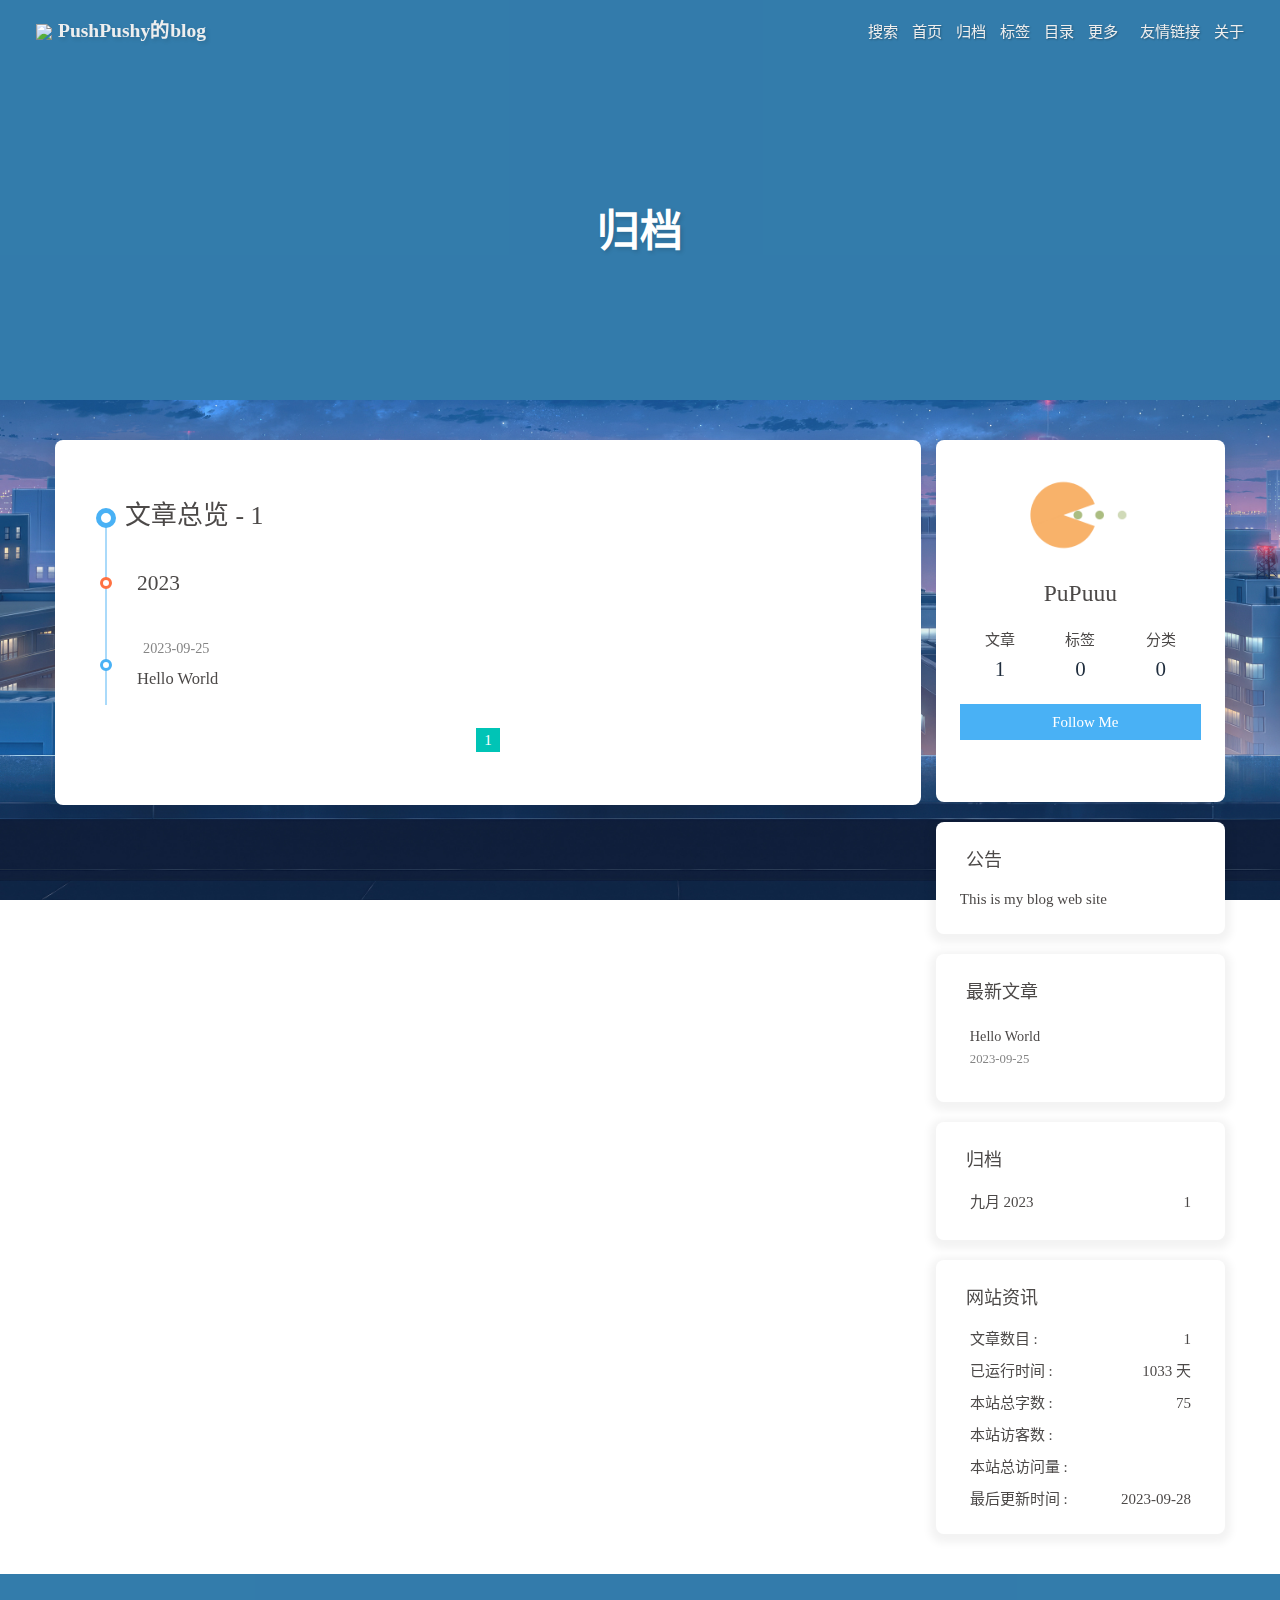
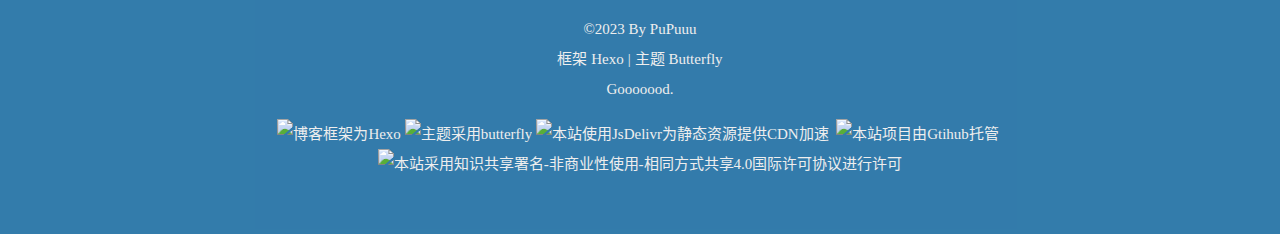
==== commit 018a2dbd: "Site updated: 2023-09-28 19:37:48" ====
--- a/archives/index.html
+++ b/archives/index.html
@@ -53,7 +53,7 @@
   isHome: false,
   isHighlightShrink: false,
   isToc: false,
-  postUpdate: '2023-09-28 18:46:08'
+  postUpdate: '2023-09-28 19:37:48'
 }</script><noscript><style type="text/css">
   #nav {
     opacity: 1
@@ -176,7 +176,7 @@
       }
     }
     detectApple()
-    })(window)</script><link rel="stylesheet" href="/css/custom.css"  media="defer" onload="this.media='all'"><meta name="generator" content="Hexo 6.3.0"></head><body><div id="web_bg"></div><div id="sidebar"><div id="menu-mask"></div><div id="sidebar-menus"><div class="avatar-img is-center"><img src="https://picx.zhimg.com/50/v2-181901f56257c8846a477644d6935671_720w.jpg?source=1940ef5c" onerror="onerror=null;src='/img/friend_404.gif'" alt="avatar"/></div><div class="sidebar-site-data site-data is-center"><a href="/archives/"><div class="headline">文章</div><div class="length-num">1</div></a><a href="/tags/"><div class="headline">标签</div><div class="length-num">0</div></a><a href="/categories/"><div class="headline">分类</div><div class="length-num">0</div></a></div><hr class="custom-hr"/><div class="menus_items"><div class="menus_item"><a class="site-page" href="/"><i class="fa-fw fas fa-home"></i><span> 首页</span></a></div><div class="menus_item"><a class="site-page" href="/archives/"><i class="fa-fw fas fa-archive"></i><span> 归档</span></a></div><div class="menus_item"><a class="site-page" href="/tags/"><i class="fa-fw fas fa-tags"></i><span> 标签</span></a></div><div class="menus_item"><a class="site-page" href="/categories/"><i class="fa-fw fas fa-folder-open"></i><span> 目录</span></a></div><div class="menus_item"><a class="site-page group" href="javascript:void(0);"><i class="fa-fw fas fa-list"></i><span> 更多</span><i class="fas fa-chevron-down"></i></a><ul class="menus_item_child"><li><a class="site-page child" href="/music/"><i class="fa-fw fas fa-music"></i><span> 音乐</span></a></li><li><a class="site-page child" href="/movies/"><i class="fa-fw fas fa-video"></i><span> 电影</span></a></li><li><a class="site-page child" href="/other/"><i class="fa-fw fas fa-ellipsis-h"></i><span> 其他</span></a></li></ul></div><div class="menus_item"><a class="site-page" href="/link/"><i class="fa-fw fas fa-link"></i><span> 友情链接</span></a></div><div class="menus_item"><a class="site-page" href="/about/"><i class="fa-fw fas fa-heart"></i><span> 关于</span></a></div></div></div></div><div class="page" id="body-wrap"><header class="not-home-page" id="page-header" style="background-image: url('https://i.loli.net/2020/05/01/gkihqEjXxJ5UZ1C.jpg')"><nav id="nav"><span id="blog-info"><a href="/" title="PushPushy的blog"><img class="site-icon" src="https://images3.alphacoders.com/132/thumbbig-1322308.webp"/><span class="site-name">PushPushy的blog</span></a></span><div id="menus"><div id="search-button"><a class="site-page social-icon search" href="javascript:void(0);"><i class="fas fa-search fa-fw"></i><span> 搜索</span></a></div><div class="menus_items"><div class="menus_item"><a class="site-page" href="/"><i class="fa-fw fas fa-home"></i><span> 首页</span></a></div><div class="menus_item"><a class="site-page" href="/archives/"><i class="fa-fw fas fa-archive"></i><span> 归档</span></a></div><div class="menus_item"><a class="site-page" href="/tags/"><i class="fa-fw fas fa-tags"></i><span> 标签</span></a></div><div class="menus_item"><a class="site-page" href="/categories/"><i class="fa-fw fas fa-folder-open"></i><span> 目录</span></a></div><div class="menus_item"><a class="site-page group" href="javascript:void(0);"><i class="fa-fw fas fa-list"></i><span> 更多</span><i class="fas fa-chevron-down"></i></a><ul class="menus_item_child"><li><a class="site-page child" href="/music/"><i class="fa-fw fas fa-music"></i><span> 音乐</span></a></li><li><a class="site-page child" href="/movies/"><i class="fa-fw fas fa-video"></i><span> 电影</span></a></li><li><a class="site-page child" href="/other/"><i class="fa-fw fas fa-ellipsis-h"></i><span> 其他</span></a></li></ul></div><div class="menus_item"><a class="site-page" href="/link/"><i class="fa-fw fas fa-link"></i><span> 友情链接</span></a></div><div class="menus_item"><a class="site-page" href="/about/"><i class="fa-fw fas fa-heart"></i><span> 关于</span></a></div></div><div id="toggle-menu"><a class="site-page" href="javascript:void(0);"><i class="fas fa-bars fa-fw"></i></a></div></div></nav><div id="page-site-info"><h1 id="site-title">归档</h1></div></header><main class="layout" id="content-inner"><div id="archive"><div class="article-sort-title">文章总览 - 1</div><div class="article-sort"><div class="article-sort-item year">2023</div><div class="article-sort-item no-article-cover"><div class="article-sort-item-info"><div class="article-sort-item-time"><i class="far fa-calendar-alt"></i><time class="post-meta-date-created" datetime="2023-09-24T16:50:09.619Z" title="发表于 2023-09-25 00:50:09">2023-09-25</time></div><a class="article-sort-item-title" href="/2023/09/25/hello-world/" title="Hello World">Hello World</a></div></div></div><nav id="pagination"><div class="pagination"><span class="page-number current">1</span></div></nav></div><div class="aside-content" id="aside-content"><div class="card-widget card-info"><div class="is-center"><div class="avatar-img"><img src="https://picx.zhimg.com/50/v2-181901f56257c8846a477644d6935671_720w.jpg?source=1940ef5c" onerror="this.onerror=null;this.src='/img/friend_404.gif'" alt="avatar"/></div><div class="author-info__name">PuPuuu</div><div class="author-info__description"></div></div><div class="card-info-data site-data is-center"><a href="/archives/"><div class="headline">文章</div><div class="length-num">1</div></a><a href="/tags/"><div class="headline">标签</div><div class="length-num">0</div></a><a href="/categories/"><div class="headline">分类</div><div class="length-num">0</div></a></div><a id="card-info-btn" target="_blank" rel="noopener" href="https://github.com/PuPuuu"><i class="fab fa-github"></i><span>Follow Me</span></a><div class="card-info-social-icons is-center"><a class="social-icon" href="https://github.com/PuPuuu" target="_blank" title="Github"><i class="fab fa-github" style="color: #24292e;"></i></a><a class="social-icon" href="mailto:jjye2020@163.com" target="_blank" title="Email"><i class="fas fa-envelope" style="color: #4a7dbe;"></i></a></div></div><div class="card-widget card-announcement"><div class="item-headline"><i class="fas fa-bullhorn fa-shake"></i><span>公告</span></div><div class="announcement_content">This is my blog web site</div></div><div class="sticky_layout"><div class="card-widget card-recent-post"><div class="item-headline"><i class="fas fa-history"></i><span>最新文章</span></div><div class="aside-list"><div class="aside-list-item no-cover"><div class="content"><a class="title" href="/2023/09/25/hello-world/" title="Hello World">Hello World</a><time datetime="2023-09-24T16:50:09.619Z" title="发表于 2023-09-25 00:50:09">2023-09-25</time></div></div></div></div><div class="card-widget card-archives"><div class="item-headline"><i class="fas fa-archive"></i><span>归档</span></div><ul class="card-archive-list"><li class="card-archive-list-item"><a class="card-archive-list-link" href="/archives/2023/09/"><span class="card-archive-list-date">九月 2023</span><span class="card-archive-list-count">1</span></a></li></ul></div><div class="card-widget card-webinfo"><div class="item-headline"><i class="fas fa-chart-line"></i><span>网站资讯</span></div><div class="webinfo"><div class="webinfo-item"><div class="item-name">文章数目 :</div><div class="item-count">1</div></div><div class="webinfo-item"><div class="item-name">已运行时间 :</div><div class="item-count" id="runtimeshow" data-publishDate="2023-09-24T16:00:00.000Z"><i class="fa-solid fa-spinner fa-spin"></i></div></div><div class="webinfo-item"><div class="item-name">本站总字数 :</div><div class="item-count">80</div></div><div class="webinfo-item"><div class="item-name">本站访客数 :</div><div class="item-count" id="busuanzi_value_site_uv"><i class="fa-solid fa-spinner fa-spin"></i></div></div><div class="webinfo-item"><div class="item-name">本站总访问量 :</div><div class="item-count" id="busuanzi_value_site_pv"><i class="fa-solid fa-spinner fa-spin"></i></div></div><div class="webinfo-item"><div class="item-name">最后更新时间 :</div><div class="item-count" id="last-push-date" data-lastPushDate="2023-09-28T10:46:08.884Z"><i class="fa-solid fa-spinner fa-spin"></i></div></div></div></div></div></div></main><footer id="footer" style="background-image: url('https://i.loli.net/2020/05/01/gkihqEjXxJ5UZ1C.jpg')"><div id="footer-wrap"><div class="copyright">&copy;2023 By PuPuuu</div><div class="framework-info"><span>框架 </span><a target="_blank" rel="noopener" href="https://hexo.io">Hexo</a><span class="footer-separator">|</span><span>主题 </span><a target="_blank" rel="noopener" href="https://github.com/jerryc127/hexo-theme-butterfly">Butterfly</a></div><div class="footer_custom_text">Gooooood.<p><a target="_blank" href="https://hexo.io/"><img src="https://img.shields.io/badge/Frame-Hexo-blue?style=flat&logo=hexo" title="博客框架为Hexo"></a>&nbsp;<a target="_blank" href="https://butterfly.js.org/"><img src="https://img.shields.io/badge/Theme-Butterfly-6513df?style=flat&logo=bitdefender" title="主题采用butterfly"></a>&nbsp;<a target="_blank" href="https://www.jsdelivr.com/"><img src="https://img.shields.io/badge/CDN-jsDelivr-orange?style=flat&logo=jsDelivr" title="本站使用JsDelivr为静态资源提供CDN加速"></a> &nbsp;<a target="_blank" href="https://github.com/"><img src="https://img.shields.io/badge/Source-Github-d021d6?style=flat&logo=GitHub" title="本站项目由Gtihub托管"></a>&nbsp;<a target="_blank" href="http://creativecommons.org/licenses/by-nc-sa/4.0/"><img src="https://img.shields.io/badge/Copyright-BY--NC--SA%204.0-d42328?style=flat&logo=Claris" title="本站采用知识共享署名-非商业性使用-相同方式共享4.0国际许可协议进行许可"></a></p></div></div></footer></div><div id="rightside"><div id="rightside-config-hide"><button id="darkmode" type="button" title="浅色和深色模式转换"><i class="fas fa-adjust"></i></button><button id="hide-aside-btn" type="button" title="单栏和双栏切换"><i class="fas fa-arrows-alt-h"></i></button></div><div id="rightside-config-show"><button id="rightside_config" type="button" title="设置"><i class="fas fa-cog fa-spin"></i></button><button id="go-up" type="button" title="回到顶部"><span class="scroll-percent"></span><i class="fas fa-arrow-up"></i></button></div></div><div><script src="/js/utils.js"></script><script src="/js/main.js"></script><script src="https://cdn.jsdelivr.net/npm/@fancyapps/ui/dist/fancybox/fancybox.umd.min.js"></script><script>function panguFn () {
+    })(window)</script><link rel="stylesheet" href="/css/custom.css"  media="defer" onload="this.media='all'"><meta name="generator" content="Hexo 6.3.0"></head><body><div id="web_bg"></div><div id="sidebar"><div id="menu-mask"></div><div id="sidebar-menus"><div class="avatar-img is-center"><img src="https://picx.zhimg.com/50/v2-181901f56257c8846a477644d6935671_720w.jpg?source=1940ef5c" onerror="onerror=null;src='/img/friend_404.gif'" alt="avatar"/></div><div class="sidebar-site-data site-data is-center"><a href="/archives/"><div class="headline">文章</div><div class="length-num">1</div></a><a href="/tags/"><div class="headline">标签</div><div class="length-num">0</div></a><a href="/categories/"><div class="headline">分类</div><div class="length-num">0</div></a></div><hr class="custom-hr"/><div class="menus_items"><div class="menus_item"><a class="site-page" href="/"><i class="fa-fw fas fa-home"></i><span> 首页</span></a></div><div class="menus_item"><a class="site-page" href="/archives/"><i class="fa-fw fas fa-archive"></i><span> 归档</span></a></div><div class="menus_item"><a class="site-page" href="/tags/"><i class="fa-fw fas fa-tags"></i><span> 标签</span></a></div><div class="menus_item"><a class="site-page" href="/categories/"><i class="fa-fw fas fa-folder-open"></i><span> 目录</span></a></div><div class="menus_item"><a class="site-page group" href="javascript:void(0);"><i class="fa-fw fas fa-list"></i><span> 更多</span><i class="fas fa-chevron-down"></i></a><ul class="menus_item_child"><li><a class="site-page child" href="/music/"><i class="fa-fw fas fa-music"></i><span> 音乐</span></a></li><li><a class="site-page child" href="/movies/"><i class="fa-fw fas fa-video"></i><span> 电影</span></a></li><li><a class="site-page child" href="/other/"><i class="fa-fw fas fa-ellipsis-h"></i><span> 其他</span></a></li></ul></div><div class="menus_item"><a class="site-page" href="/link/"><i class="fa-fw fas fa-link"></i><span> 友情链接</span></a></div><div class="menus_item"><a class="site-page" href="/about/"><i class="fa-fw fas fa-heart"></i><span> 关于</span></a></div></div></div></div><div class="page" id="body-wrap"><header class="not-home-page" id="page-header" style="background-image: url('https://i.loli.net/2020/05/01/gkihqEjXxJ5UZ1C.jpg')"><nav id="nav"><span id="blog-info"><a href="/" title="PushPushy的blog"><img class="site-icon" src="https://images3.alphacoders.com/132/thumbbig-1322308.webp"/><span class="site-name">PushPushy的blog</span></a></span><div id="menus"><div id="search-button"><a class="site-page social-icon search" href="javascript:void(0);"><i class="fas fa-search fa-fw"></i><span> 搜索</span></a></div><div class="menus_items"><div class="menus_item"><a class="site-page" href="/"><i class="fa-fw fas fa-home"></i><span> 首页</span></a></div><div class="menus_item"><a class="site-page" href="/archives/"><i class="fa-fw fas fa-archive"></i><span> 归档</span></a></div><div class="menus_item"><a class="site-page" href="/tags/"><i class="fa-fw fas fa-tags"></i><span> 标签</span></a></div><div class="menus_item"><a class="site-page" href="/categories/"><i class="fa-fw fas fa-folder-open"></i><span> 目录</span></a></div><div class="menus_item"><a class="site-page group" href="javascript:void(0);"><i class="fa-fw fas fa-list"></i><span> 更多</span><i class="fas fa-chevron-down"></i></a><ul class="menus_item_child"><li><a class="site-page child" href="/music/"><i class="fa-fw fas fa-music"></i><span> 音乐</span></a></li><li><a class="site-page child" href="/movies/"><i class="fa-fw fas fa-video"></i><span> 电影</span></a></li><li><a class="site-page child" href="/other/"><i class="fa-fw fas fa-ellipsis-h"></i><span> 其他</span></a></li></ul></div><div class="menus_item"><a class="site-page" href="/link/"><i class="fa-fw fas fa-link"></i><span> 友情链接</span></a></div><div class="menus_item"><a class="site-page" href="/about/"><i class="fa-fw fas fa-heart"></i><span> 关于</span></a></div></div><div id="toggle-menu"><a class="site-page" href="javascript:void(0);"><i class="fas fa-bars fa-fw"></i></a></div></div></nav><div id="page-site-info"><h1 id="site-title">归档</h1></div></header><main class="layout" id="content-inner"><div id="archive"><div class="article-sort-title">文章总览 - 1</div><div class="article-sort"><div class="article-sort-item year">2023</div><div class="article-sort-item no-article-cover"><div class="article-sort-item-info"><div class="article-sort-item-time"><i class="far fa-calendar-alt"></i><time class="post-meta-date-created" datetime="2023-09-24T16:50:09.619Z" title="发表于 2023-09-25 00:50:09">2023-09-25</time></div><a class="article-sort-item-title" href="/2023/09/25/hello-world/" title="Hello World">Hello World</a></div></div></div><nav id="pagination"><div class="pagination"><span class="page-number current">1</span></div></nav></div><div class="aside-content" id="aside-content"><div class="card-widget card-info"><div class="is-center"><div class="avatar-img"><img src="https://picx.zhimg.com/50/v2-181901f56257c8846a477644d6935671_720w.jpg?source=1940ef5c" onerror="this.onerror=null;this.src='/img/friend_404.gif'" alt="avatar"/></div><div class="author-info__name">PuPuuu</div><div class="author-info__description"></div></div><div class="card-info-data site-data is-center"><a href="/archives/"><div class="headline">文章</div><div class="length-num">1</div></a><a href="/tags/"><div class="headline">标签</div><div class="length-num">0</div></a><a href="/categories/"><div class="headline">分类</div><div class="length-num">0</div></a></div><a id="card-info-btn" target="_blank" rel="noopener" href="https://github.com/PuPuuu"><i class="fab fa-github"></i><span>Follow Me</span></a><div class="card-info-social-icons is-center"><a class="social-icon" href="https://github.com/PuPuuu" target="_blank" title="Github"><i class="fab fa-github" style="color: #24292e;"></i></a><a class="social-icon" href="mailto:jjye2020@163.com" target="_blank" title="Email"><i class="fas fa-envelope" style="color: #4a7dbe;"></i></a></div></div><div class="card-widget card-announcement"><div class="item-headline"><i class="fas fa-bullhorn fa-shake"></i><span>公告</span></div><div class="announcement_content">This is my blog web site</div></div><div class="sticky_layout"><div class="card-widget card-recent-post"><div class="item-headline"><i class="fas fa-history"></i><span>最新文章</span></div><div class="aside-list"><div class="aside-list-item no-cover"><div class="content"><a class="title" href="/2023/09/25/hello-world/" title="Hello World">Hello World</a><time datetime="2023-09-24T16:50:09.619Z" title="发表于 2023-09-25 00:50:09">2023-09-25</time></div></div></div></div><div class="card-widget card-archives"><div class="item-headline"><i class="fas fa-archive"></i><span>归档</span></div><ul class="card-archive-list"><li class="card-archive-list-item"><a class="card-archive-list-link" href="/archives/2023/09/"><span class="card-archive-list-date">九月 2023</span><span class="card-archive-list-count">1</span></a></li></ul></div><div class="card-widget card-webinfo"><div class="item-headline"><i class="fas fa-chart-line"></i><span>网站资讯</span></div><div class="webinfo"><div class="webinfo-item"><div class="item-name">文章数目 :</div><div class="item-count">1</div></div><div class="webinfo-item"><div class="item-name">已运行时间 :</div><div class="item-count" id="runtimeshow" data-publishDate="2023-09-24T16:00:00.000Z"><i class="fa-solid fa-spinner fa-spin"></i></div></div><div class="webinfo-item"><div class="item-name">本站总字数 :</div><div class="item-count">75</div></div><div class="webinfo-item"><div class="item-name">本站访客数 :</div><div class="item-count" id="busuanzi_value_site_uv"><i class="fa-solid fa-spinner fa-spin"></i></div></div><div class="webinfo-item"><div class="item-name">本站总访问量 :</div><div class="item-count" id="busuanzi_value_site_pv"><i class="fa-solid fa-spinner fa-spin"></i></div></div><div class="webinfo-item"><div class="item-name">最后更新时间 :</div><div class="item-count" id="last-push-date" data-lastPushDate="2023-09-28T11:37:48.324Z"><i class="fa-solid fa-spinner fa-spin"></i></div></div></div></div></div></div></main><footer id="footer" style="background-image: url('https://i.loli.net/2020/05/01/gkihqEjXxJ5UZ1C.jpg')"><div id="footer-wrap"><div class="copyright">&copy;2023 By PuPuuu</div><div class="framework-info"><span>框架 </span><a target="_blank" rel="noopener" href="https://hexo.io">Hexo</a><span class="footer-separator">|</span><span>主题 </span><a target="_blank" rel="noopener" href="https://github.com/jerryc127/hexo-theme-butterfly">Butterfly</a></div><div class="footer_custom_text">Gooooood.<p><a target="_blank" href="https://hexo.io/"><img src="https://img.shields.io/badge/Frame-Hexo-blue?style=flat&logo=hexo" title="博客框架为Hexo"></a>&nbsp;<a target="_blank" href="https://butterfly.js.org/"><img src="https://img.shields.io/badge/Theme-Butterfly-6513df?style=flat&logo=bitdefender" title="主题采用butterfly"></a>&nbsp;<a target="_blank" href="https://www.jsdelivr.com/"><img src="https://img.shields.io/badge/CDN-jsDelivr-orange?style=flat&logo=jsDelivr" title="本站使用JsDelivr为静态资源提供CDN加速"></a> &nbsp;<a target="_blank" href="https://github.com/"><img src="https://img.shields.io/badge/Source-Github-d021d6?style=flat&logo=GitHub" title="本站项目由Gtihub托管"></a>&nbsp;<a target="_blank" href="http://creativecommons.org/licenses/by-nc-sa/4.0/"><img src="https://img.shields.io/badge/Copyright-BY--NC--SA%204.0-d42328?style=flat&logo=Claris" title="本站采用知识共享署名-非商业性使用-相同方式共享4.0国际许可协议进行许可"></a></p></div></div></footer></div><div id="rightside"><div id="rightside-config-hide"><button id="darkmode" type="button" title="浅色和深色模式转换"><i class="fas fa-adjust"></i></button><button id="hide-aside-btn" type="button" title="单栏和双栏切换"><i class="fas fa-arrows-alt-h"></i></button></div><div id="rightside-config-show"><button id="rightside_config" type="button" title="设置"><i class="fas fa-cog fa-spin"></i></button><button id="go-up" type="button" title="回到顶部"><span class="scroll-percent"></span><i class="fas fa-arrow-up"></i></button></div></div><div><script src="/js/utils.js"></script><script src="/js/main.js"></script><script src="https://cdn.jsdelivr.net/npm/@fancyapps/ui/dist/fancybox/fancybox.umd.min.js"></script><script>function panguFn () {
   if (typeof pangu === 'object') pangu.autoSpacingPage()
   else {
     getScript('https://cdn.jsdelivr.net/npm/pangu/dist/browser/pangu.min.js')
@@ -194,7 +194,7 @@
   }
 }
 
-document.addEventListener('DOMContentLoaded', panguInit)</script><div class="js-pjax"></div><div class="aplayer no-destroy" data-id="8102203294" data-server="netease" data-type="playlist" data-fixed="true" data-mini="true" data-listFolded="false" data-order="random" data-preload="none" data-autoplay="false" muted></div><script id="canvas_nest" defer="defer" color="0,0,255" opacity="0.7" zIndex="-1" count="99" mobile="false" src="https://cdn.jsdelivr.net/npm/butterfly-extsrc/dist/canvas-nest.min.js"></script><script id="click-heart" src="https://cdn.jsdelivr.net/npm/butterfly-extsrc/dist/click-heart.min.js" async="async" mobile="false"></script><script src="https://cdn.jsdelivr.net/npm/pjax/pjax.min.js"></script><script>let pjaxSelectors = ["head > title","#config-diff","#body-wrap","#rightside-config-hide","#rightside-config-show",".js-pjax"]
+document.addEventListener('DOMContentLoaded', panguInit)</script><div class="js-pjax"></div><div class="aplayer no-destroy" data-id="8102203294" data-server="netease" data-type="playlist" data-fixed="true" data-mini="true" data-listFolded="false" data-order="random" data-preload="none" data-autoplay="true" muted></div><script id="canvas_nest" defer="defer" color="0,0,255" opacity="0.7" zIndex="-1" count="99" mobile="false" src="https://cdn.jsdelivr.net/npm/butterfly-extsrc/dist/canvas-nest.min.js"></script><script id="click-heart" src="https://cdn.jsdelivr.net/npm/butterfly-extsrc/dist/click-heart.min.js" async="async" mobile="false"></script><link rel="stylesheet" href="https://cdn.jsdelivr.net/npm/aplayer/dist/APlayer.min.css" media="print" onload="this.media='all'"><script src="https://cdn.jsdelivr.net/npm/aplayer/dist/APlayer.min.js"></script><script src="https://cdn.jsdelivr.net/npm/butterfly-extsrc/metingjs/dist/Meting.min.js"></script><script src="https://cdn.jsdelivr.net/npm/pjax/pjax.min.js"></script><script>let pjaxSelectors = ["head > title","#config-diff","#body-wrap","#rightside-config-hide","#rightside-config-show",".js-pjax"]
 
 var pjax = new Pjax({
   elements: 'a:not([target="_blank"])',
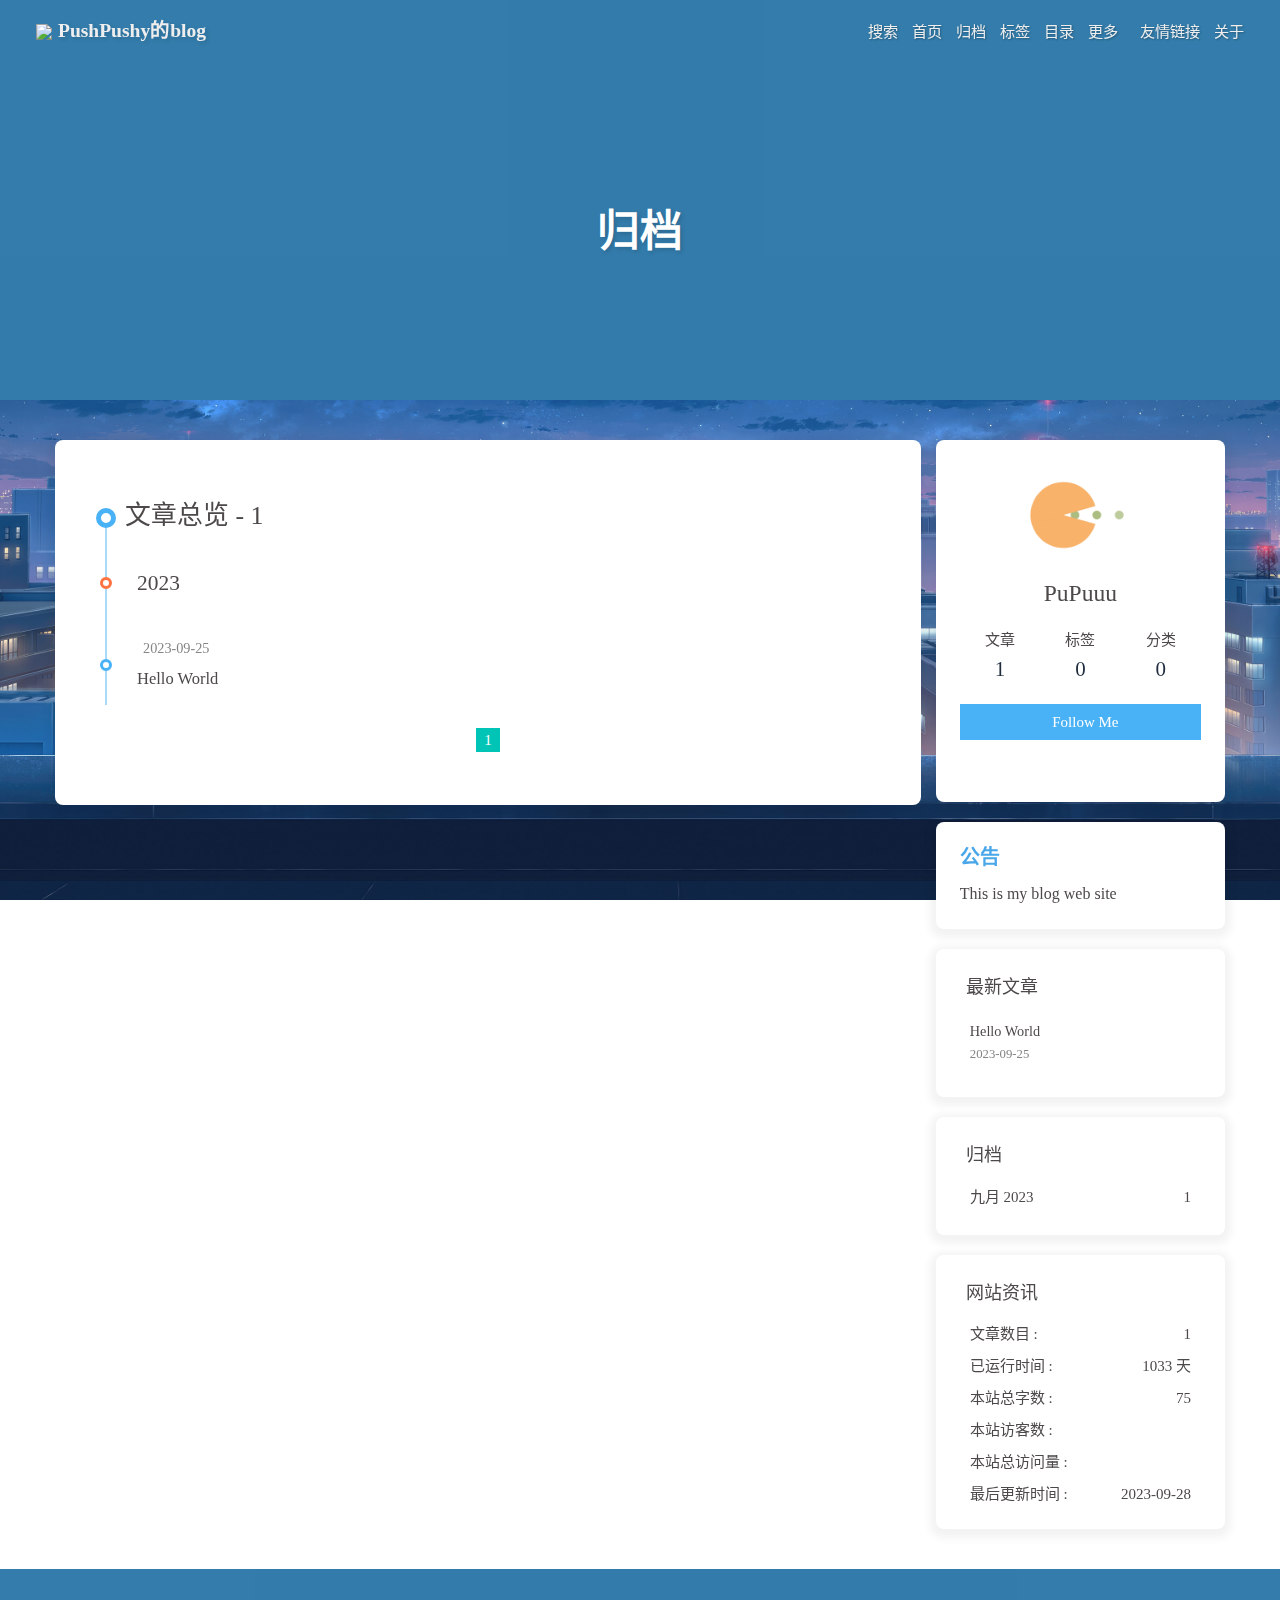
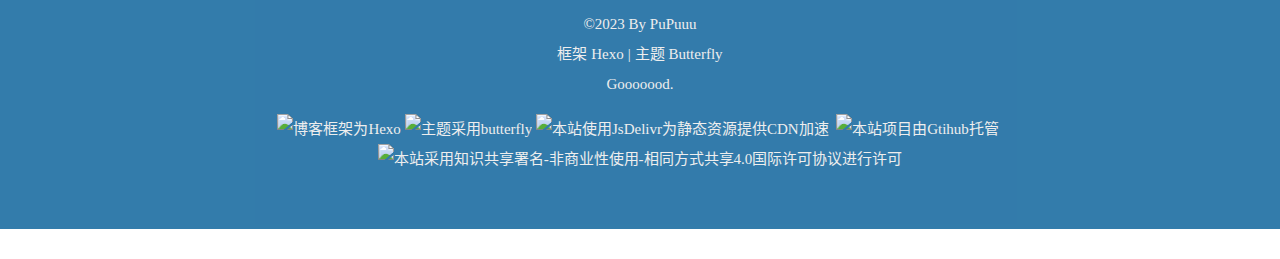
==== commit 707005ad: "Site updated: 2023-09-28 20:31:15" ====
--- a/archives/index.html
+++ b/archives/index.html
@@ -53,7 +53,7 @@
   isHome: false,
   isHighlightShrink: false,
   isToc: false,
-  postUpdate: '2023-09-28 19:37:48'
+  postUpdate: '2023-09-28 20:31:14'
 }</script><noscript><style type="text/css">
   #nav {
     opacity: 1
@@ -176,7 +176,7 @@
       }
     }
     detectApple()
-    })(window)</script><link rel="stylesheet" href="/css/custom.css"  media="defer" onload="this.media='all'"><meta name="generator" content="Hexo 6.3.0"></head><body><div id="web_bg"></div><div id="sidebar"><div id="menu-mask"></div><div id="sidebar-menus"><div class="avatar-img is-center"><img src="https://picx.zhimg.com/50/v2-181901f56257c8846a477644d6935671_720w.jpg?source=1940ef5c" onerror="onerror=null;src='/img/friend_404.gif'" alt="avatar"/></div><div class="sidebar-site-data site-data is-center"><a href="/archives/"><div class="headline">文章</div><div class="length-num">1</div></a><a href="/tags/"><div class="headline">标签</div><div class="length-num">0</div></a><a href="/categories/"><div class="headline">分类</div><div class="length-num">0</div></a></div><hr class="custom-hr"/><div class="menus_items"><div class="menus_item"><a class="site-page" href="/"><i class="fa-fw fas fa-home"></i><span> 首页</span></a></div><div class="menus_item"><a class="site-page" href="/archives/"><i class="fa-fw fas fa-archive"></i><span> 归档</span></a></div><div class="menus_item"><a class="site-page" href="/tags/"><i class="fa-fw fas fa-tags"></i><span> 标签</span></a></div><div class="menus_item"><a class="site-page" href="/categories/"><i class="fa-fw fas fa-folder-open"></i><span> 目录</span></a></div><div class="menus_item"><a class="site-page group" href="javascript:void(0);"><i class="fa-fw fas fa-list"></i><span> 更多</span><i class="fas fa-chevron-down"></i></a><ul class="menus_item_child"><li><a class="site-page child" href="/music/"><i class="fa-fw fas fa-music"></i><span> 音乐</span></a></li><li><a class="site-page child" href="/movies/"><i class="fa-fw fas fa-video"></i><span> 电影</span></a></li><li><a class="site-page child" href="/other/"><i class="fa-fw fas fa-ellipsis-h"></i><span> 其他</span></a></li></ul></div><div class="menus_item"><a class="site-page" href="/link/"><i class="fa-fw fas fa-link"></i><span> 友情链接</span></a></div><div class="menus_item"><a class="site-page" href="/about/"><i class="fa-fw fas fa-heart"></i><span> 关于</span></a></div></div></div></div><div class="page" id="body-wrap"><header class="not-home-page" id="page-header" style="background-image: url('https://i.loli.net/2020/05/01/gkihqEjXxJ5UZ1C.jpg')"><nav id="nav"><span id="blog-info"><a href="/" title="PushPushy的blog"><img class="site-icon" src="https://images3.alphacoders.com/132/thumbbig-1322308.webp"/><span class="site-name">PushPushy的blog</span></a></span><div id="menus"><div id="search-button"><a class="site-page social-icon search" href="javascript:void(0);"><i class="fas fa-search fa-fw"></i><span> 搜索</span></a></div><div class="menus_items"><div class="menus_item"><a class="site-page" href="/"><i class="fa-fw fas fa-home"></i><span> 首页</span></a></div><div class="menus_item"><a class="site-page" href="/archives/"><i class="fa-fw fas fa-archive"></i><span> 归档</span></a></div><div class="menus_item"><a class="site-page" href="/tags/"><i class="fa-fw fas fa-tags"></i><span> 标签</span></a></div><div class="menus_item"><a class="site-page" href="/categories/"><i class="fa-fw fas fa-folder-open"></i><span> 目录</span></a></div><div class="menus_item"><a class="site-page group" href="javascript:void(0);"><i class="fa-fw fas fa-list"></i><span> 更多</span><i class="fas fa-chevron-down"></i></a><ul class="menus_item_child"><li><a class="site-page child" href="/music/"><i class="fa-fw fas fa-music"></i><span> 音乐</span></a></li><li><a class="site-page child" href="/movies/"><i class="fa-fw fas fa-video"></i><span> 电影</span></a></li><li><a class="site-page child" href="/other/"><i class="fa-fw fas fa-ellipsis-h"></i><span> 其他</span></a></li></ul></div><div class="menus_item"><a class="site-page" href="/link/"><i class="fa-fw fas fa-link"></i><span> 友情链接</span></a></div><div class="menus_item"><a class="site-page" href="/about/"><i class="fa-fw fas fa-heart"></i><span> 关于</span></a></div></div><div id="toggle-menu"><a class="site-page" href="javascript:void(0);"><i class="fas fa-bars fa-fw"></i></a></div></div></nav><div id="page-site-info"><h1 id="site-title">归档</h1></div></header><main class="layout" id="content-inner"><div id="archive"><div class="article-sort-title">文章总览 - 1</div><div class="article-sort"><div class="article-sort-item year">2023</div><div class="article-sort-item no-article-cover"><div class="article-sort-item-info"><div class="article-sort-item-time"><i class="far fa-calendar-alt"></i><time class="post-meta-date-created" datetime="2023-09-24T16:50:09.619Z" title="发表于 2023-09-25 00:50:09">2023-09-25</time></div><a class="article-sort-item-title" href="/2023/09/25/hello-world/" title="Hello World">Hello World</a></div></div></div><nav id="pagination"><div class="pagination"><span class="page-number current">1</span></div></nav></div><div class="aside-content" id="aside-content"><div class="card-widget card-info"><div class="is-center"><div class="avatar-img"><img src="https://picx.zhimg.com/50/v2-181901f56257c8846a477644d6935671_720w.jpg?source=1940ef5c" onerror="this.onerror=null;this.src='/img/friend_404.gif'" alt="avatar"/></div><div class="author-info__name">PuPuuu</div><div class="author-info__description"></div></div><div class="card-info-data site-data is-center"><a href="/archives/"><div class="headline">文章</div><div class="length-num">1</div></a><a href="/tags/"><div class="headline">标签</div><div class="length-num">0</div></a><a href="/categories/"><div class="headline">分类</div><div class="length-num">0</div></a></div><a id="card-info-btn" target="_blank" rel="noopener" href="https://github.com/PuPuuu"><i class="fab fa-github"></i><span>Follow Me</span></a><div class="card-info-social-icons is-center"><a class="social-icon" href="https://github.com/PuPuuu" target="_blank" title="Github"><i class="fab fa-github" style="color: #24292e;"></i></a><a class="social-icon" href="mailto:jjye2020@163.com" target="_blank" title="Email"><i class="fas fa-envelope" style="color: #4a7dbe;"></i></a></div></div><div class="card-widget card-announcement"><div class="item-headline"><i class="fas fa-bullhorn fa-shake"></i><span>公告</span></div><div class="announcement_content">This is my blog web site</div></div><div class="sticky_layout"><div class="card-widget card-recent-post"><div class="item-headline"><i class="fas fa-history"></i><span>最新文章</span></div><div class="aside-list"><div class="aside-list-item no-cover"><div class="content"><a class="title" href="/2023/09/25/hello-world/" title="Hello World">Hello World</a><time datetime="2023-09-24T16:50:09.619Z" title="发表于 2023-09-25 00:50:09">2023-09-25</time></div></div></div></div><div class="card-widget card-archives"><div class="item-headline"><i class="fas fa-archive"></i><span>归档</span></div><ul class="card-archive-list"><li class="card-archive-list-item"><a class="card-archive-list-link" href="/archives/2023/09/"><span class="card-archive-list-date">九月 2023</span><span class="card-archive-list-count">1</span></a></li></ul></div><div class="card-widget card-webinfo"><div class="item-headline"><i class="fas fa-chart-line"></i><span>网站资讯</span></div><div class="webinfo"><div class="webinfo-item"><div class="item-name">文章数目 :</div><div class="item-count">1</div></div><div class="webinfo-item"><div class="item-name">已运行时间 :</div><div class="item-count" id="runtimeshow" data-publishDate="2023-09-24T16:00:00.000Z"><i class="fa-solid fa-spinner fa-spin"></i></div></div><div class="webinfo-item"><div class="item-name">本站总字数 :</div><div class="item-count">75</div></div><div class="webinfo-item"><div class="item-name">本站访客数 :</div><div class="item-count" id="busuanzi_value_site_uv"><i class="fa-solid fa-spinner fa-spin"></i></div></div><div class="webinfo-item"><div class="item-name">本站总访问量 :</div><div class="item-count" id="busuanzi_value_site_pv"><i class="fa-solid fa-spinner fa-spin"></i></div></div><div class="webinfo-item"><div class="item-name">最后更新时间 :</div><div class="item-count" id="last-push-date" data-lastPushDate="2023-09-28T11:37:48.324Z"><i class="fa-solid fa-spinner fa-spin"></i></div></div></div></div></div></div></main><footer id="footer" style="background-image: url('https://i.loli.net/2020/05/01/gkihqEjXxJ5UZ1C.jpg')"><div id="footer-wrap"><div class="copyright">&copy;2023 By PuPuuu</div><div class="framework-info"><span>框架 </span><a target="_blank" rel="noopener" href="https://hexo.io">Hexo</a><span class="footer-separator">|</span><span>主题 </span><a target="_blank" rel="noopener" href="https://github.com/jerryc127/hexo-theme-butterfly">Butterfly</a></div><div class="footer_custom_text">Gooooood.<p><a target="_blank" href="https://hexo.io/"><img src="https://img.shields.io/badge/Frame-Hexo-blue?style=flat&logo=hexo" title="博客框架为Hexo"></a>&nbsp;<a target="_blank" href="https://butterfly.js.org/"><img src="https://img.shields.io/badge/Theme-Butterfly-6513df?style=flat&logo=bitdefender" title="主题采用butterfly"></a>&nbsp;<a target="_blank" href="https://www.jsdelivr.com/"><img src="https://img.shields.io/badge/CDN-jsDelivr-orange?style=flat&logo=jsDelivr" title="本站使用JsDelivr为静态资源提供CDN加速"></a> &nbsp;<a target="_blank" href="https://github.com/"><img src="https://img.shields.io/badge/Source-Github-d021d6?style=flat&logo=GitHub" title="本站项目由Gtihub托管"></a>&nbsp;<a target="_blank" href="http://creativecommons.org/licenses/by-nc-sa/4.0/"><img src="https://img.shields.io/badge/Copyright-BY--NC--SA%204.0-d42328?style=flat&logo=Claris" title="本站采用知识共享署名-非商业性使用-相同方式共享4.0国际许可协议进行许可"></a></p></div></div></footer></div><div id="rightside"><div id="rightside-config-hide"><button id="darkmode" type="button" title="浅色和深色模式转换"><i class="fas fa-adjust"></i></button><button id="hide-aside-btn" type="button" title="单栏和双栏切换"><i class="fas fa-arrows-alt-h"></i></button></div><div id="rightside-config-show"><button id="rightside_config" type="button" title="设置"><i class="fas fa-cog fa-spin"></i></button><button id="go-up" type="button" title="回到顶部"><span class="scroll-percent"></span><i class="fas fa-arrow-up"></i></button></div></div><div><script src="/js/utils.js"></script><script src="/js/main.js"></script><script src="https://cdn.jsdelivr.net/npm/@fancyapps/ui/dist/fancybox/fancybox.umd.min.js"></script><script>function panguFn () {
+    })(window)</script><link rel="stylesheet" href="/css/custom.css"  media="defer" onload="this.media='all'"><link rel="stylesheet" href="/css/readPercent.css"><script type="text/javascript" src="https://unpkg.zhimg.com/jquery@latest/dist/jquery.min.js"></script><meta name="generator" content="Hexo 6.3.0"></head><body><div id="web_bg"></div><div id="sidebar"><div id="menu-mask"></div><div id="sidebar-menus"><div class="avatar-img is-center"><img src="https://picx.zhimg.com/50/v2-181901f56257c8846a477644d6935671_720w.jpg?source=1940ef5c" onerror="onerror=null;src='/img/friend_404.gif'" alt="avatar"/></div><div class="sidebar-site-data site-data is-center"><a href="/archives/"><div class="headline">文章</div><div class="length-num">1</div></a><a href="/tags/"><div class="headline">标签</div><div class="length-num">0</div></a><a href="/categories/"><div class="headline">分类</div><div class="length-num">0</div></a></div><hr class="custom-hr"/><div class="menus_items"><div class="menus_item"><a class="site-page" href="/"><i class="fa-fw fas fa-home"></i><span> 首页</span></a></div><div class="menus_item"><a class="site-page" href="/archives/"><i class="fa-fw fas fa-archive"></i><span> 归档</span></a></div><div class="menus_item"><a class="site-page" href="/tags/"><i class="fa-fw fas fa-tags"></i><span> 标签</span></a></div><div class="menus_item"><a class="site-page" href="/categories/"><i class="fa-fw fas fa-folder-open"></i><span> 目录</span></a></div><div class="menus_item"><a class="site-page group" href="javascript:void(0);"><i class="fa-fw fas fa-list"></i><span> 更多</span><i class="fas fa-chevron-down"></i></a><ul class="menus_item_child"><li><a class="site-page child" href="/music/"><i class="fa-fw fas fa-music"></i><span> 音乐</span></a></li><li><a class="site-page child" href="/movies/"><i class="fa-fw fas fa-video"></i><span> 电影</span></a></li><li><a class="site-page child" href="/other/"><i class="fa-fw fas fa-ellipsis-h"></i><span> 其他</span></a></li></ul></div><div class="menus_item"><a class="site-page" href="/link/"><i class="fa-fw fas fa-link"></i><span> 友情链接</span></a></div><div class="menus_item"><a class="site-page" href="/about/"><i class="fa-fw fas fa-heart"></i><span> 关于</span></a></div></div></div></div><div class="page" id="body-wrap"><header class="not-home-page" id="page-header" style="background-image: url('https://i.loli.net/2020/05/01/gkihqEjXxJ5UZ1C.jpg')"><nav id="nav"><span id="blog-info"><a href="/" title="PushPushy的blog"><img class="site-icon" src="https://images3.alphacoders.com/132/thumbbig-1322308.webp"/><span class="site-name">PushPushy的blog</span></a></span><div id="menus"><div id="search-button"><a class="site-page social-icon search" href="javascript:void(0);"><i class="fas fa-search fa-fw"></i><span> 搜索</span></a></div><div class="menus_items"><div class="menus_item"><a class="site-page" href="/"><i class="fa-fw fas fa-home"></i><span> 首页</span></a></div><div class="menus_item"><a class="site-page" href="/archives/"><i class="fa-fw fas fa-archive"></i><span> 归档</span></a></div><div class="menus_item"><a class="site-page" href="/tags/"><i class="fa-fw fas fa-tags"></i><span> 标签</span></a></div><div class="menus_item"><a class="site-page" href="/categories/"><i class="fa-fw fas fa-folder-open"></i><span> 目录</span></a></div><div class="menus_item"><a class="site-page group" href="javascript:void(0);"><i class="fa-fw fas fa-list"></i><span> 更多</span><i class="fas fa-chevron-down"></i></a><ul class="menus_item_child"><li><a class="site-page child" href="/music/"><i class="fa-fw fas fa-music"></i><span> 音乐</span></a></li><li><a class="site-page child" href="/movies/"><i class="fa-fw fas fa-video"></i><span> 电影</span></a></li><li><a class="site-page child" href="/other/"><i class="fa-fw fas fa-ellipsis-h"></i><span> 其他</span></a></li></ul></div><div class="menus_item"><a class="site-page" href="/link/"><i class="fa-fw fas fa-link"></i><span> 友情链接</span></a></div><div class="menus_item"><a class="site-page" href="/about/"><i class="fa-fw fas fa-heart"></i><span> 关于</span></a></div></div><div id="toggle-menu"><a class="site-page" href="javascript:void(0);"><i class="fas fa-bars fa-fw"></i></a></div></div></nav><div id="page-site-info"><h1 id="site-title">归档</h1></div></header><main class="layout" id="content-inner"><div id="archive"><div class="article-sort-title">文章总览 - 1</div><div class="article-sort"><div class="article-sort-item year">2023</div><div class="article-sort-item no-article-cover"><div class="article-sort-item-info"><div class="article-sort-item-time"><i class="far fa-calendar-alt"></i><time class="post-meta-date-created" datetime="2023-09-24T16:50:09.619Z" title="发表于 2023-09-25 00:50:09">2023-09-25</time></div><a class="article-sort-item-title" href="/2023/09/25/hello-world/" title="Hello World">Hello World</a></div></div></div><nav id="pagination"><div class="pagination"><span class="page-number current">1</span></div></nav></div><div class="aside-content" id="aside-content"><div class="card-widget card-info"><div class="is-center"><div class="avatar-img"><img src="https://picx.zhimg.com/50/v2-181901f56257c8846a477644d6935671_720w.jpg?source=1940ef5c" onerror="this.onerror=null;this.src='/img/friend_404.gif'" alt="avatar"/></div><div class="author-info__name">PuPuuu</div><div class="author-info__description"></div></div><div class="card-info-data site-data is-center"><a href="/archives/"><div class="headline">文章</div><div class="length-num">1</div></a><a href="/tags/"><div class="headline">标签</div><div class="length-num">0</div></a><a href="/categories/"><div class="headline">分类</div><div class="length-num">0</div></a></div><a id="card-info-btn" target="_blank" rel="noopener" href="https://github.com/PuPuuu"><i class="fab fa-github"></i><span>Follow Me</span></a><div class="card-info-social-icons is-center"><a class="social-icon" href="https://github.com/PuPuuu" target="_blank" title="Github"><i class="fab fa-github" style="color: #24292e;"></i></a><a class="social-icon" href="mailto:jjye2020@163.com" target="_blank" title="Email"><i class="fas fa-envelope" style="color: #4a7dbe;"></i></a></div></div><div class="card-widget card-announcement"><div id="welcome-info"></div><div class="item-headline"><span>公告</span></div><div class="announcement_content">This is my blog web site</div></div><div class="sticky_layout"><div class="card-widget card-recent-post"><div class="item-headline"><i class="fas fa-history"></i><span>最新文章</span></div><div class="aside-list"><div class="aside-list-item no-cover"><div class="content"><a class="title" href="/2023/09/25/hello-world/" title="Hello World">Hello World</a><time datetime="2023-09-24T16:50:09.619Z" title="发表于 2023-09-25 00:50:09">2023-09-25</time></div></div></div></div><div class="card-widget card-archives"><div class="item-headline"><i class="fas fa-archive"></i><span>归档</span></div><ul class="card-archive-list"><li class="card-archive-list-item"><a class="card-archive-list-link" href="/archives/2023/09/"><span class="card-archive-list-date">九月 2023</span><span class="card-archive-list-count">1</span></a></li></ul></div><div class="card-widget card-webinfo"><div class="item-headline"><i class="fas fa-chart-line"></i><span>网站资讯</span></div><div class="webinfo"><div class="webinfo-item"><div class="item-name">文章数目 :</div><div class="item-count">1</div></div><div class="webinfo-item"><div class="item-name">已运行时间 :</div><div class="item-count" id="runtimeshow" data-publishDate="2023-09-24T16:00:00.000Z"><i class="fa-solid fa-spinner fa-spin"></i></div></div><div class="webinfo-item"><div class="item-name">本站总字数 :</div><div class="item-count">75</div></div><div class="webinfo-item"><div class="item-name">本站访客数 :</div><div class="item-count" id="busuanzi_value_site_uv"><i class="fa-solid fa-spinner fa-spin"></i></div></div><div class="webinfo-item"><div class="item-name">本站总访问量 :</div><div class="item-count" id="busuanzi_value_site_pv"><i class="fa-solid fa-spinner fa-spin"></i></div></div><div class="webinfo-item"><div class="item-name">最后更新时间 :</div><div class="item-count" id="last-push-date" data-lastPushDate="2023-09-28T12:31:14.912Z"><i class="fa-solid fa-spinner fa-spin"></i></div></div></div></div></div></div></main><footer id="footer" style="background-image: url('https://i.loli.net/2020/05/01/gkihqEjXxJ5UZ1C.jpg')"><div id="footer-wrap"><div class="copyright">&copy;2023 By PuPuuu</div><div class="framework-info"><span>框架 </span><a target="_blank" rel="noopener" href="https://hexo.io">Hexo</a><span class="footer-separator">|</span><span>主题 </span><a target="_blank" rel="noopener" href="https://github.com/jerryc127/hexo-theme-butterfly">Butterfly</a></div><div class="footer_custom_text">Gooooood.<p><a target="_blank" href="https://hexo.io/"><img src="https://img.shields.io/badge/Frame-Hexo-blue?style=flat&logo=hexo" title="博客框架为Hexo"></a>&nbsp;<a target="_blank" href="https://butterfly.js.org/"><img src="https://img.shields.io/badge/Theme-Butterfly-6513df?style=flat&logo=bitdefender" title="主题采用butterfly"></a>&nbsp;<a target="_blank" href="https://www.jsdelivr.com/"><img src="https://img.shields.io/badge/CDN-jsDelivr-orange?style=flat&logo=jsDelivr" title="本站使用JsDelivr为静态资源提供CDN加速"></a> &nbsp;<a target="_blank" href="https://github.com/"><img src="https://img.shields.io/badge/Source-Github-d021d6?style=flat&logo=GitHub" title="本站项目由Gtihub托管"></a>&nbsp;<a target="_blank" href="http://creativecommons.org/licenses/by-nc-sa/4.0/"><img src="https://img.shields.io/badge/Copyright-BY--NC--SA%204.0-d42328?style=flat&logo=Claris" title="本站采用知识共享署名-非商业性使用-相同方式共享4.0国际许可协议进行许可"></a></p></div></div></footer></div><div id="rightside"><div id="rightside-config-hide"><button id="darkmode" type="button" title="浅色和深色模式转换"><i class="fas fa-adjust"></i></button><button id="hide-aside-btn" type="button" title="单栏和双栏切换"><i class="fas fa-arrows-alt-h"></i></button></div><div id="rightside-config-show"><button id="rightside_config" type="button" title="设置"><i class="fas fa-cog fa-spin"></i></button><button id="go-up" type="button" title="回到顶部"><span class="scroll-percent"></span><i class="fas fa-arrow-up"></i></button></div></div><button id="go-up" type="button" title="回到顶部"><i class="fas fa-arrow-up"></i><span id="percent">0<span>%</span></span></button><div><script src="/js/utils.js"></script><script src="/js/main.js"></script><script src="https://cdn.jsdelivr.net/npm/@fancyapps/ui/dist/fancybox/fancybox.umd.min.js"></script><script>function panguFn () {
   if (typeof pangu === 'object') pangu.autoSpacingPage()
   else {
     getScript('https://cdn.jsdelivr.net/npm/pangu/dist/browser/pangu.min.js')
@@ -194,7 +194,7 @@
   }
 }
 
-document.addEventListener('DOMContentLoaded', panguInit)</script><div class="js-pjax"></div><div class="aplayer no-destroy" data-id="8102203294" data-server="netease" data-type="playlist" data-fixed="true" data-mini="true" data-listFolded="false" data-order="random" data-preload="none" data-autoplay="true" muted></div><script id="canvas_nest" defer="defer" color="0,0,255" opacity="0.7" zIndex="-1" count="99" mobile="false" src="https://cdn.jsdelivr.net/npm/butterfly-extsrc/dist/canvas-nest.min.js"></script><script id="click-heart" src="https://cdn.jsdelivr.net/npm/butterfly-extsrc/dist/click-heart.min.js" async="async" mobile="false"></script><link rel="stylesheet" href="https://cdn.jsdelivr.net/npm/aplayer/dist/APlayer.min.css" media="print" onload="this.media='all'"><script src="https://cdn.jsdelivr.net/npm/aplayer/dist/APlayer.min.js"></script><script src="https://cdn.jsdelivr.net/npm/butterfly-extsrc/metingjs/dist/Meting.min.js"></script><script src="https://cdn.jsdelivr.net/npm/pjax/pjax.min.js"></script><script>let pjaxSelectors = ["head > title","#config-diff","#body-wrap","#rightside-config-hide","#rightside-config-show",".js-pjax"]
+document.addEventListener('DOMContentLoaded', panguInit)</script><div class="js-pjax"></div><div class="aplayer no-destroy" data-id="8102203294" data-server="netease" data-type="playlist" data-fixed="true" data-mini="true" data-listFolded="false" data-order="random" data-preload="none" data-autoplay="true" muted></div><script defer data-pjax src="/js/readPercent.js"></script><script defer type="text/javascript" src="https://cdn1.tianli0.top/npm/sweetalert2@8.19.0/dist/sweetalert2.all.js"></script><script defer src="/js/lunar.js"></script><script defer src="/js/day.js"></script><script src="https://cdn.staticfile.org/jquery/3.6.3/jquery.min.js"></script><script async data-pjax src="/js/txmap.js"></script><script id="canvas_nest" defer="defer" color="0,0,255" opacity="0.7" zIndex="-1" count="99" mobile="false" src="https://cdn.jsdelivr.net/npm/butterfly-extsrc/dist/canvas-nest.min.js"></script><script id="click-heart" src="https://cdn.jsdelivr.net/npm/butterfly-extsrc/dist/click-heart.min.js" async="async" mobile="false"></script><link rel="stylesheet" href="https://cdn.jsdelivr.net/npm/aplayer/dist/APlayer.min.css" media="print" onload="this.media='all'"><script src="https://cdn.jsdelivr.net/npm/aplayer/dist/APlayer.min.js"></script><script src="https://cdn.jsdelivr.net/npm/butterfly-extsrc/metingjs/dist/Meting.min.js"></script><script src="https://cdn.jsdelivr.net/npm/pjax/pjax.min.js"></script><script>let pjaxSelectors = ["head > title","#config-diff","#body-wrap","#rightside-config-hide","#rightside-config-show",".js-pjax"]
 
 var pjax = new Pjax({
   elements: 'a:not([target="_blank"])',
--- a/css/custom.css
+++ b/css/custom.css
@@ -6,4 +6,24 @@
   .aplayer.aplayer-fixed.aplayer-narrow .aplayer-body:hover {
     left: 0 !important;
     /* 鼠标悬停是左侧缩进归零，完全显示按钮 */
-  }+  }
+/* 欢迎信息 */
+:root {
+    --ichika-color: #49A6E9;
+}
+
+/* 公告&欢迎页 */
+.card-announcement {
+    line-height:30px;
+    font-size:16px;
+}
+
+.card-announcement .item-headline span{
+    margin-left:0!important;
+}
+
+.card-announcement span{
+    font-weight:bold;
+    font-size:20px!important;
+    color:var(--ichika-color);
+}
--- a/css/readPercent.css
+++ b/css/readPercent.css
@@ -0,0 +1,21 @@
+/* 返回顶部 */
+
+button#go-up #percent {
+    display: none;
+    font-weight: bold;
+    font-size: 15px !important;
+}
+
+button#go-up span {
+    font-size: 12px!important;
+    margin-right: -1px;
+}
+
+/* 鼠标滑动到按钮上时显示返回顶部图标 */
+button#go-up:hover i {
+    display: block !important;
+}
+
+button#go-up:hover #percent {
+    display: none !important;
+}
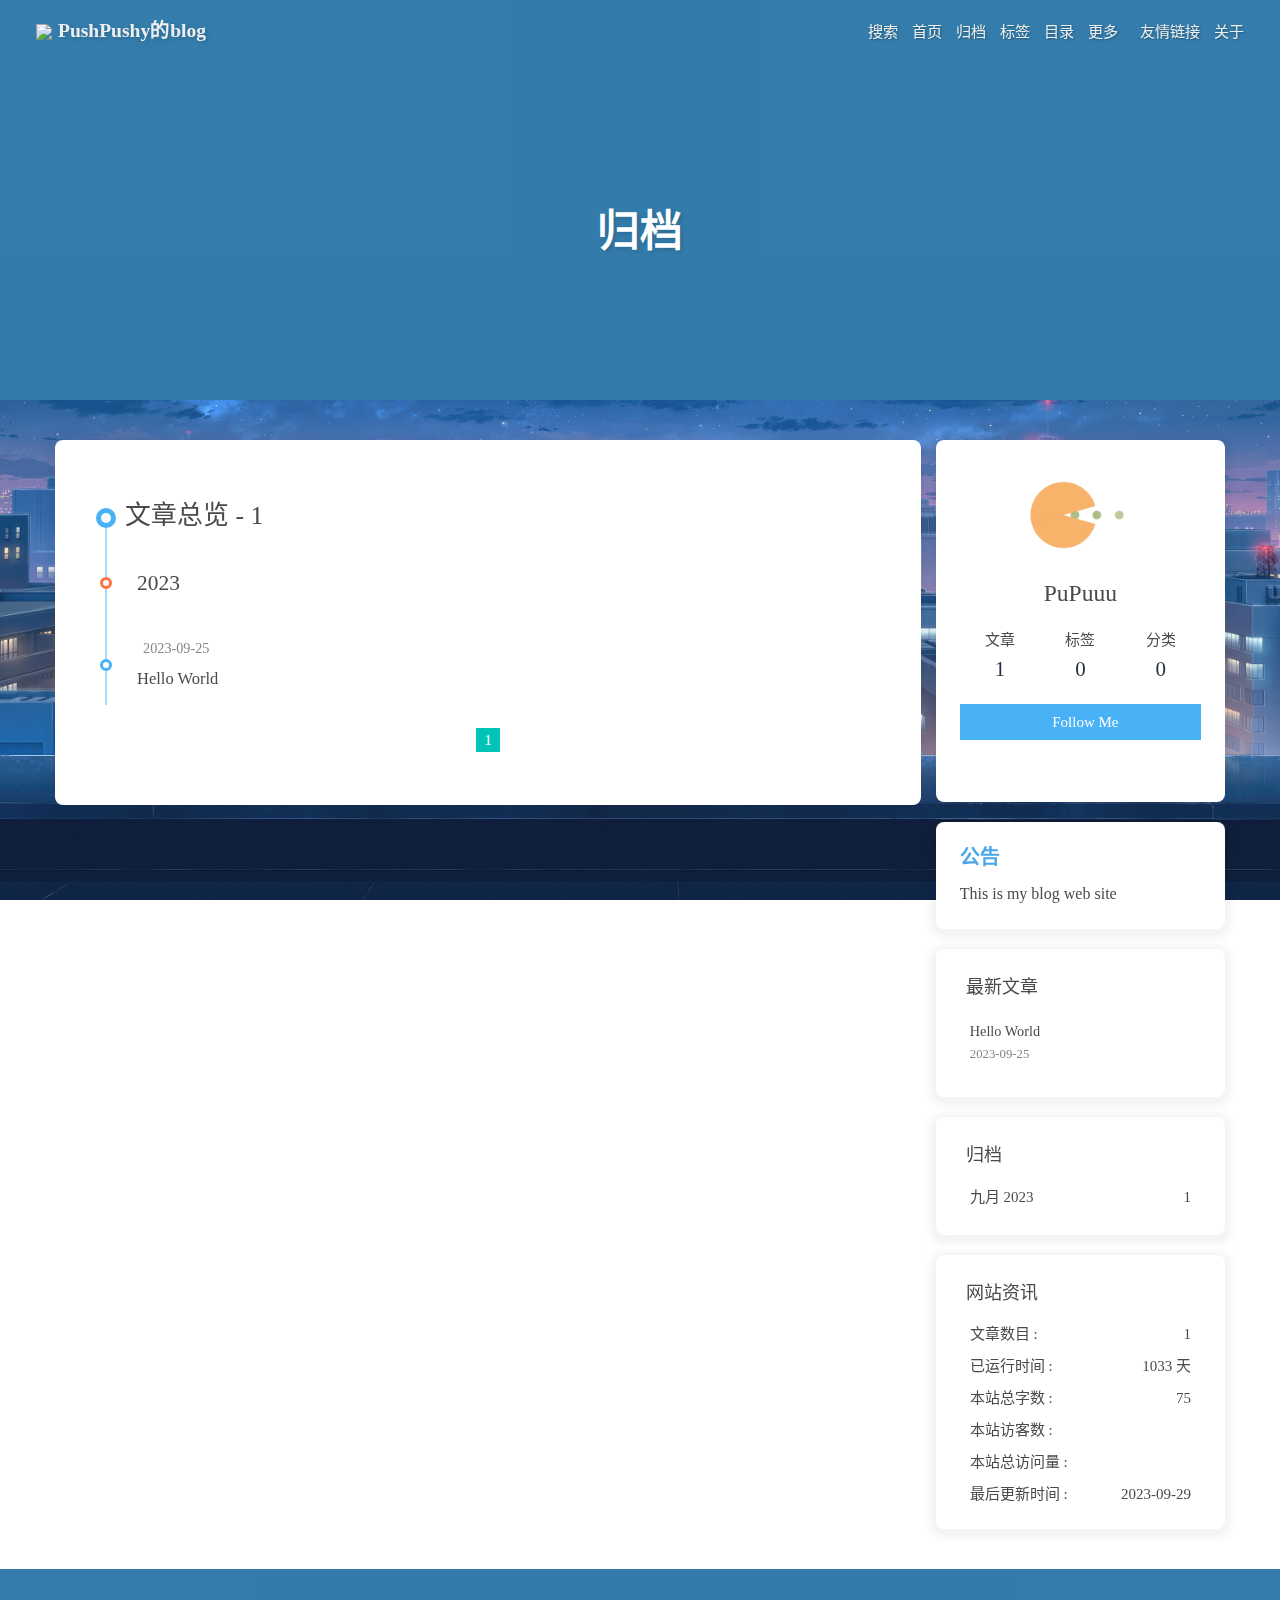
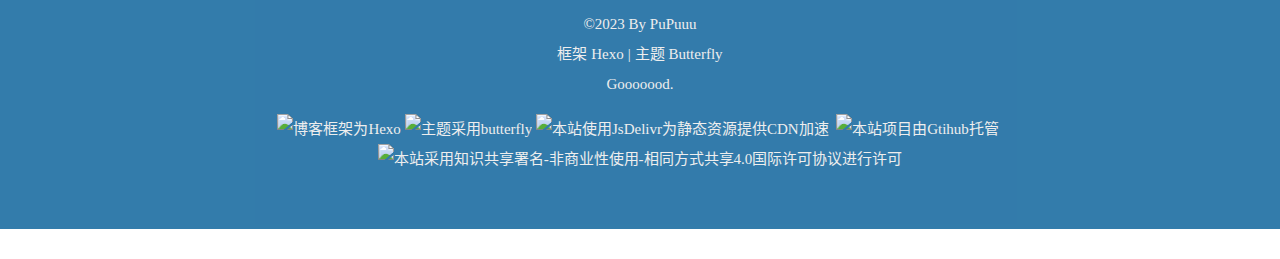
==== commit c21c90c3: "Site updated: 2023-09-29 16:58:49" ====
--- a/archives/index.html
+++ b/archives/index.html
@@ -53,7 +53,7 @@
   isHome: false,
   isHighlightShrink: false,
   isToc: false,
-  postUpdate: '2023-09-28 20:31:14'
+  postUpdate: '2023-09-29 16:58:49'
 }</script><noscript><style type="text/css">
   #nav {
     opacity: 1
@@ -176,7 +176,7 @@
       }
     }
     detectApple()
-    })(window)</script><link rel="stylesheet" href="/css/custom.css"  media="defer" onload="this.media='all'"><link rel="stylesheet" href="/css/readPercent.css"><script type="text/javascript" src="https://unpkg.zhimg.com/jquery@latest/dist/jquery.min.js"></script><meta name="generator" content="Hexo 6.3.0"></head><body><div id="web_bg"></div><div id="sidebar"><div id="menu-mask"></div><div id="sidebar-menus"><div class="avatar-img is-center"><img src="https://picx.zhimg.com/50/v2-181901f56257c8846a477644d6935671_720w.jpg?source=1940ef5c" onerror="onerror=null;src='/img/friend_404.gif'" alt="avatar"/></div><div class="sidebar-site-data site-data is-center"><a href="/archives/"><div class="headline">文章</div><div class="length-num">1</div></a><a href="/tags/"><div class="headline">标签</div><div class="length-num">0</div></a><a href="/categories/"><div class="headline">分类</div><div class="length-num">0</div></a></div><hr class="custom-hr"/><div class="menus_items"><div class="menus_item"><a class="site-page" href="/"><i class="fa-fw fas fa-home"></i><span> 首页</span></a></div><div class="menus_item"><a class="site-page" href="/archives/"><i class="fa-fw fas fa-archive"></i><span> 归档</span></a></div><div class="menus_item"><a class="site-page" href="/tags/"><i class="fa-fw fas fa-tags"></i><span> 标签</span></a></div><div class="menus_item"><a class="site-page" href="/categories/"><i class="fa-fw fas fa-folder-open"></i><span> 目录</span></a></div><div class="menus_item"><a class="site-page group" href="javascript:void(0);"><i class="fa-fw fas fa-list"></i><span> 更多</span><i class="fas fa-chevron-down"></i></a><ul class="menus_item_child"><li><a class="site-page child" href="/music/"><i class="fa-fw fas fa-music"></i><span> 音乐</span></a></li><li><a class="site-page child" href="/movies/"><i class="fa-fw fas fa-video"></i><span> 电影</span></a></li><li><a class="site-page child" href="/other/"><i class="fa-fw fas fa-ellipsis-h"></i><span> 其他</span></a></li></ul></div><div class="menus_item"><a class="site-page" href="/link/"><i class="fa-fw fas fa-link"></i><span> 友情链接</span></a></div><div class="menus_item"><a class="site-page" href="/about/"><i class="fa-fw fas fa-heart"></i><span> 关于</span></a></div></div></div></div><div class="page" id="body-wrap"><header class="not-home-page" id="page-header" style="background-image: url('https://i.loli.net/2020/05/01/gkihqEjXxJ5UZ1C.jpg')"><nav id="nav"><span id="blog-info"><a href="/" title="PushPushy的blog"><img class="site-icon" src="https://images3.alphacoders.com/132/thumbbig-1322308.webp"/><span class="site-name">PushPushy的blog</span></a></span><div id="menus"><div id="search-button"><a class="site-page social-icon search" href="javascript:void(0);"><i class="fas fa-search fa-fw"></i><span> 搜索</span></a></div><div class="menus_items"><div class="menus_item"><a class="site-page" href="/"><i class="fa-fw fas fa-home"></i><span> 首页</span></a></div><div class="menus_item"><a class="site-page" href="/archives/"><i class="fa-fw fas fa-archive"></i><span> 归档</span></a></div><div class="menus_item"><a class="site-page" href="/tags/"><i class="fa-fw fas fa-tags"></i><span> 标签</span></a></div><div class="menus_item"><a class="site-page" href="/categories/"><i class="fa-fw fas fa-folder-open"></i><span> 目录</span></a></div><div class="menus_item"><a class="site-page group" href="javascript:void(0);"><i class="fa-fw fas fa-list"></i><span> 更多</span><i class="fas fa-chevron-down"></i></a><ul class="menus_item_child"><li><a class="site-page child" href="/music/"><i class="fa-fw fas fa-music"></i><span> 音乐</span></a></li><li><a class="site-page child" href="/movies/"><i class="fa-fw fas fa-video"></i><span> 电影</span></a></li><li><a class="site-page child" href="/other/"><i class="fa-fw fas fa-ellipsis-h"></i><span> 其他</span></a></li></ul></div><div class="menus_item"><a class="site-page" href="/link/"><i class="fa-fw fas fa-link"></i><span> 友情链接</span></a></div><div class="menus_item"><a class="site-page" href="/about/"><i class="fa-fw fas fa-heart"></i><span> 关于</span></a></div></div><div id="toggle-menu"><a class="site-page" href="javascript:void(0);"><i class="fas fa-bars fa-fw"></i></a></div></div></nav><div id="page-site-info"><h1 id="site-title">归档</h1></div></header><main class="layout" id="content-inner"><div id="archive"><div class="article-sort-title">文章总览 - 1</div><div class="article-sort"><div class="article-sort-item year">2023</div><div class="article-sort-item no-article-cover"><div class="article-sort-item-info"><div class="article-sort-item-time"><i class="far fa-calendar-alt"></i><time class="post-meta-date-created" datetime="2023-09-24T16:50:09.619Z" title="发表于 2023-09-25 00:50:09">2023-09-25</time></div><a class="article-sort-item-title" href="/2023/09/25/hello-world/" title="Hello World">Hello World</a></div></div></div><nav id="pagination"><div class="pagination"><span class="page-number current">1</span></div></nav></div><div class="aside-content" id="aside-content"><div class="card-widget card-info"><div class="is-center"><div class="avatar-img"><img src="https://picx.zhimg.com/50/v2-181901f56257c8846a477644d6935671_720w.jpg?source=1940ef5c" onerror="this.onerror=null;this.src='/img/friend_404.gif'" alt="avatar"/></div><div class="author-info__name">PuPuuu</div><div class="author-info__description"></div></div><div class="card-info-data site-data is-center"><a href="/archives/"><div class="headline">文章</div><div class="length-num">1</div></a><a href="/tags/"><div class="headline">标签</div><div class="length-num">0</div></a><a href="/categories/"><div class="headline">分类</div><div class="length-num">0</div></a></div><a id="card-info-btn" target="_blank" rel="noopener" href="https://github.com/PuPuuu"><i class="fab fa-github"></i><span>Follow Me</span></a><div class="card-info-social-icons is-center"><a class="social-icon" href="https://github.com/PuPuuu" target="_blank" title="Github"><i class="fab fa-github" style="color: #24292e;"></i></a><a class="social-icon" href="mailto:jjye2020@163.com" target="_blank" title="Email"><i class="fas fa-envelope" style="color: #4a7dbe;"></i></a></div></div><div class="card-widget card-announcement"><div id="welcome-info"></div><div class="item-headline"><span>公告</span></div><div class="announcement_content">This is my blog web site</div></div><div class="sticky_layout"><div class="card-widget card-recent-post"><div class="item-headline"><i class="fas fa-history"></i><span>最新文章</span></div><div class="aside-list"><div class="aside-list-item no-cover"><div class="content"><a class="title" href="/2023/09/25/hello-world/" title="Hello World">Hello World</a><time datetime="2023-09-24T16:50:09.619Z" title="发表于 2023-09-25 00:50:09">2023-09-25</time></div></div></div></div><div class="card-widget card-archives"><div class="item-headline"><i class="fas fa-archive"></i><span>归档</span></div><ul class="card-archive-list"><li class="card-archive-list-item"><a class="card-archive-list-link" href="/archives/2023/09/"><span class="card-archive-list-date">九月 2023</span><span class="card-archive-list-count">1</span></a></li></ul></div><div class="card-widget card-webinfo"><div class="item-headline"><i class="fas fa-chart-line"></i><span>网站资讯</span></div><div class="webinfo"><div class="webinfo-item"><div class="item-name">文章数目 :</div><div class="item-count">1</div></div><div class="webinfo-item"><div class="item-name">已运行时间 :</div><div class="item-count" id="runtimeshow" data-publishDate="2023-09-24T16:00:00.000Z"><i class="fa-solid fa-spinner fa-spin"></i></div></div><div class="webinfo-item"><div class="item-name">本站总字数 :</div><div class="item-count">75</div></div><div class="webinfo-item"><div class="item-name">本站访客数 :</div><div class="item-count" id="busuanzi_value_site_uv"><i class="fa-solid fa-spinner fa-spin"></i></div></div><div class="webinfo-item"><div class="item-name">本站总访问量 :</div><div class="item-count" id="busuanzi_value_site_pv"><i class="fa-solid fa-spinner fa-spin"></i></div></div><div class="webinfo-item"><div class="item-name">最后更新时间 :</div><div class="item-count" id="last-push-date" data-lastPushDate="2023-09-28T12:31:14.912Z"><i class="fa-solid fa-spinner fa-spin"></i></div></div></div></div></div></div></main><footer id="footer" style="background-image: url('https://i.loli.net/2020/05/01/gkihqEjXxJ5UZ1C.jpg')"><div id="footer-wrap"><div class="copyright">&copy;2023 By PuPuuu</div><div class="framework-info"><span>框架 </span><a target="_blank" rel="noopener" href="https://hexo.io">Hexo</a><span class="footer-separator">|</span><span>主题 </span><a target="_blank" rel="noopener" href="https://github.com/jerryc127/hexo-theme-butterfly">Butterfly</a></div><div class="footer_custom_text">Gooooood.<p><a target="_blank" href="https://hexo.io/"><img src="https://img.shields.io/badge/Frame-Hexo-blue?style=flat&logo=hexo" title="博客框架为Hexo"></a>&nbsp;<a target="_blank" href="https://butterfly.js.org/"><img src="https://img.shields.io/badge/Theme-Butterfly-6513df?style=flat&logo=bitdefender" title="主题采用butterfly"></a>&nbsp;<a target="_blank" href="https://www.jsdelivr.com/"><img src="https://img.shields.io/badge/CDN-jsDelivr-orange?style=flat&logo=jsDelivr" title="本站使用JsDelivr为静态资源提供CDN加速"></a> &nbsp;<a target="_blank" href="https://github.com/"><img src="https://img.shields.io/badge/Source-Github-d021d6?style=flat&logo=GitHub" title="本站项目由Gtihub托管"></a>&nbsp;<a target="_blank" href="http://creativecommons.org/licenses/by-nc-sa/4.0/"><img src="https://img.shields.io/badge/Copyright-BY--NC--SA%204.0-d42328?style=flat&logo=Claris" title="本站采用知识共享署名-非商业性使用-相同方式共享4.0国际许可协议进行许可"></a></p></div></div></footer></div><div id="rightside"><div id="rightside-config-hide"><button id="darkmode" type="button" title="浅色和深色模式转换"><i class="fas fa-adjust"></i></button><button id="hide-aside-btn" type="button" title="单栏和双栏切换"><i class="fas fa-arrows-alt-h"></i></button></div><div id="rightside-config-show"><button id="rightside_config" type="button" title="设置"><i class="fas fa-cog fa-spin"></i></button><button id="go-up" type="button" title="回到顶部"><span class="scroll-percent"></span><i class="fas fa-arrow-up"></i></button></div></div><button id="go-up" type="button" title="回到顶部"><i class="fas fa-arrow-up"></i><span id="percent">0<span>%</span></span></button><div><script src="/js/utils.js"></script><script src="/js/main.js"></script><script src="https://cdn.jsdelivr.net/npm/@fancyapps/ui/dist/fancybox/fancybox.umd.min.js"></script><script>function panguFn () {
+    })(window)</script><link rel="stylesheet" href="/css/custom.css"  media="defer" onload="this.media='all'"><link rel="stylesheet" href="/css/readPercent.css"><script type="text/javascript" src="https://unpkg.zhimg.com/jquery@latest/dist/jquery.min.js"></script><meta name="generator" content="Hexo 6.3.0"></head><body><div id="web_bg"></div><div id="sidebar"><div id="menu-mask"></div><div id="sidebar-menus"><div class="avatar-img is-center"><img src="https://picx.zhimg.com/50/v2-181901f56257c8846a477644d6935671_720w.jpg?source=1940ef5c" onerror="onerror=null;src='/img/friend_404.gif'" alt="avatar"/></div><div class="sidebar-site-data site-data is-center"><a href="/archives/"><div class="headline">文章</div><div class="length-num">1</div></a><a href="/tags/"><div class="headline">标签</div><div class="length-num">0</div></a><a href="/categories/"><div class="headline">分类</div><div class="length-num">0</div></a></div><hr class="custom-hr"/><div class="menus_items"><div class="menus_item"><a class="site-page" href="/"><i class="fa-fw fas fa-home"></i><span> 首页</span></a></div><div class="menus_item"><a class="site-page" href="/archives/"><i class="fa-fw fas fa-archive"></i><span> 归档</span></a></div><div class="menus_item"><a class="site-page" href="/tags/"><i class="fa-fw fas fa-tags"></i><span> 标签</span></a></div><div class="menus_item"><a class="site-page" href="/categories/"><i class="fa-fw fas fa-folder-open"></i><span> 目录</span></a></div><div class="menus_item"><a class="site-page group" href="javascript:void(0);"><i class="fa-fw fas fa-list"></i><span> 更多</span><i class="fas fa-chevron-down"></i></a><ul class="menus_item_child"><li><a class="site-page child" href="/music/"><i class="fa-fw fas fa-music"></i><span> 音乐</span></a></li><li><a class="site-page child" href="/movies/"><i class="fa-fw fas fa-video"></i><span> 电影</span></a></li><li><a class="site-page child" href="/other/"><i class="fa-fw fas fa-ellipsis-h"></i><span> 其他</span></a></li></ul></div><div class="menus_item"><a class="site-page" href="/link/"><i class="fa-fw fas fa-link"></i><span> 友情链接</span></a></div><div class="menus_item"><a class="site-page" href="/about/"><i class="fa-fw fas fa-heart"></i><span> 关于</span></a></div></div></div></div><div class="page" id="body-wrap"><header class="not-home-page" id="page-header" style="background-image: url('https://i.loli.net/2020/05/01/gkihqEjXxJ5UZ1C.jpg')"><nav id="nav"><span id="blog-info"><a href="/" title="PushPushy的blog"><img class="site-icon" src="https://images3.alphacoders.com/132/thumbbig-1322308.webp"/><span class="site-name">PushPushy的blog</span></a></span><div id="menus"><div id="search-button"><a class="site-page social-icon search" href="javascript:void(0);"><i class="fas fa-search fa-fw"></i><span> 搜索</span></a></div><div class="menus_items"><div class="menus_item"><a class="site-page" href="/"><i class="fa-fw fas fa-home"></i><span> 首页</span></a></div><div class="menus_item"><a class="site-page" href="/archives/"><i class="fa-fw fas fa-archive"></i><span> 归档</span></a></div><div class="menus_item"><a class="site-page" href="/tags/"><i class="fa-fw fas fa-tags"></i><span> 标签</span></a></div><div class="menus_item"><a class="site-page" href="/categories/"><i class="fa-fw fas fa-folder-open"></i><span> 目录</span></a></div><div class="menus_item"><a class="site-page group" href="javascript:void(0);"><i class="fa-fw fas fa-list"></i><span> 更多</span><i class="fas fa-chevron-down"></i></a><ul class="menus_item_child"><li><a class="site-page child" href="/music/"><i class="fa-fw fas fa-music"></i><span> 音乐</span></a></li><li><a class="site-page child" href="/movies/"><i class="fa-fw fas fa-video"></i><span> 电影</span></a></li><li><a class="site-page child" href="/other/"><i class="fa-fw fas fa-ellipsis-h"></i><span> 其他</span></a></li></ul></div><div class="menus_item"><a class="site-page" href="/link/"><i class="fa-fw fas fa-link"></i><span> 友情链接</span></a></div><div class="menus_item"><a class="site-page" href="/about/"><i class="fa-fw fas fa-heart"></i><span> 关于</span></a></div></div><div id="toggle-menu"><a class="site-page" href="javascript:void(0);"><i class="fas fa-bars fa-fw"></i></a></div></div></nav><div id="page-site-info"><h1 id="site-title">归档</h1></div></header><main class="layout" id="content-inner"><div id="archive"><div class="article-sort-title">文章总览 - 1</div><div class="article-sort"><div class="article-sort-item year">2023</div><div class="article-sort-item no-article-cover"><div class="article-sort-item-info"><div class="article-sort-item-time"><i class="far fa-calendar-alt"></i><time class="post-meta-date-created" datetime="2023-09-24T16:50:09.619Z" title="发表于 2023-09-25 00:50:09">2023-09-25</time></div><a class="article-sort-item-title" href="/2023/09/25/hello-world/" title="Hello World">Hello World</a></div></div></div><nav id="pagination"><div class="pagination"><span class="page-number current">1</span></div></nav></div><div class="aside-content" id="aside-content"><div class="card-widget card-info"><div class="is-center"><div class="avatar-img"><img src="https://picx.zhimg.com/50/v2-181901f56257c8846a477644d6935671_720w.jpg?source=1940ef5c" onerror="this.onerror=null;this.src='/img/friend_404.gif'" alt="avatar"/></div><div class="author-info__name">PuPuuu</div><div class="author-info__description"></div></div><div class="card-info-data site-data is-center"><a href="/archives/"><div class="headline">文章</div><div class="length-num">1</div></a><a href="/tags/"><div class="headline">标签</div><div class="length-num">0</div></a><a href="/categories/"><div class="headline">分类</div><div class="length-num">0</div></a></div><a id="card-info-btn" target="_blank" rel="noopener" href="https://github.com/PuPuuu"><i class="fab fa-github"></i><span>Follow Me</span></a><div class="card-info-social-icons is-center"><a class="social-icon" href="https://github.com/PuPuuu" target="_blank" title="Github"><i class="fab fa-github" style="color: #24292e;"></i></a><a class="social-icon" href="mailto:jjye2020@163.com" target="_blank" title="Email"><i class="fas fa-envelope" style="color: #4a7dbe;"></i></a></div></div><div class="card-widget card-announcement"><div id="welcome-info"></div><div class="item-headline"><span>公告</span></div><div class="announcement_content">This is my blog web site</div></div><div class="sticky_layout"><div class="card-widget card-recent-post"><div class="item-headline"><i class="fas fa-history"></i><span>最新文章</span></div><div class="aside-list"><div class="aside-list-item no-cover"><div class="content"><a class="title" href="/2023/09/25/hello-world/" title="Hello World">Hello World</a><time datetime="2023-09-24T16:50:09.619Z" title="发表于 2023-09-25 00:50:09">2023-09-25</time></div></div></div></div><div class="card-widget card-archives"><div class="item-headline"><i class="fas fa-archive"></i><span>归档</span></div><ul class="card-archive-list"><li class="card-archive-list-item"><a class="card-archive-list-link" href="/archives/2023/09/"><span class="card-archive-list-date">九月 2023</span><span class="card-archive-list-count">1</span></a></li></ul></div><div class="card-widget card-webinfo"><div class="item-headline"><i class="fas fa-chart-line"></i><span>网站资讯</span></div><div class="webinfo"><div class="webinfo-item"><div class="item-name">文章数目 :</div><div class="item-count">1</div></div><div class="webinfo-item"><div class="item-name">已运行时间 :</div><div class="item-count" id="runtimeshow" data-publishDate="2023-09-24T16:00:00.000Z"><i class="fa-solid fa-spinner fa-spin"></i></div></div><div class="webinfo-item"><div class="item-name">本站总字数 :</div><div class="item-count">75</div></div><div class="webinfo-item"><div class="item-name">本站访客数 :</div><div class="item-count" id="busuanzi_value_site_uv"><i class="fa-solid fa-spinner fa-spin"></i></div></div><div class="webinfo-item"><div class="item-name">本站总访问量 :</div><div class="item-count" id="busuanzi_value_site_pv"><i class="fa-solid fa-spinner fa-spin"></i></div></div><div class="webinfo-item"><div class="item-name">最后更新时间 :</div><div class="item-count" id="last-push-date" data-lastPushDate="2023-09-29T08:58:49.430Z"><i class="fa-solid fa-spinner fa-spin"></i></div></div></div></div></div></div></main><footer id="footer" style="background-image: url('https://i.loli.net/2020/05/01/gkihqEjXxJ5UZ1C.jpg')"><div id="footer-wrap"><div class="copyright">&copy;2023 By PuPuuu</div><div class="framework-info"><span>框架 </span><a target="_blank" rel="noopener" href="https://hexo.io">Hexo</a><span class="footer-separator">|</span><span>主题 </span><a target="_blank" rel="noopener" href="https://github.com/jerryc127/hexo-theme-butterfly">Butterfly</a></div><div class="footer_custom_text">Gooooood.<p><a target="_blank" href="https://hexo.io/"><img src="https://img.shields.io/badge/Frame-Hexo-blue?style=flat&logo=hexo" title="博客框架为Hexo"></a>&nbsp;<a target="_blank" href="https://butterfly.js.org/"><img src="https://img.shields.io/badge/Theme-Butterfly-6513df?style=flat&logo=bitdefender" title="主题采用butterfly"></a>&nbsp;<a target="_blank" href="https://www.jsdelivr.com/"><img src="https://img.shields.io/badge/CDN-jsDelivr-orange?style=flat&logo=jsDelivr" title="本站使用JsDelivr为静态资源提供CDN加速"></a> &nbsp;<a target="_blank" href="https://github.com/"><img src="https://img.shields.io/badge/Source-Github-d021d6?style=flat&logo=GitHub" title="本站项目由Gtihub托管"></a>&nbsp;<a target="_blank" href="http://creativecommons.org/licenses/by-nc-sa/4.0/"><img src="https://img.shields.io/badge/Copyright-BY--NC--SA%204.0-d42328?style=flat&logo=Claris" title="本站采用知识共享署名-非商业性使用-相同方式共享4.0国际许可协议进行许可"></a></p></div></div></footer></div><div id="rightside"><div id="rightside-config-hide"><button id="darkmode" type="button" title="浅色和深色模式转换"><i class="fas fa-adjust"></i></button><button id="hide-aside-btn" type="button" title="单栏和双栏切换"><i class="fas fa-arrows-alt-h"></i></button></div><div id="rightside-config-show"><button id="rightside_config" type="button" title="设置"><i class="fas fa-cog fa-spin"></i></button><button id="go-up" type="button" title="回到顶部"><span class="scroll-percent"></span><i class="fas fa-arrow-up"></i></button></div></div><button id="go-up" type="button" title="回到顶部"><i class="fas fa-arrow-up"></i><span id="percent">0<span>%</span></span></button><div><script src="/js/utils.js"></script><script src="/js/main.js"></script><script src="https://cdn.jsdelivr.net/npm/@fancyapps/ui/dist/fancybox/fancybox.umd.min.js"></script><script>function panguFn () {
   if (typeof pangu === 'object') pangu.autoSpacingPage()
   else {
     getScript('https://cdn.jsdelivr.net/npm/pangu/dist/browser/pangu.min.js')
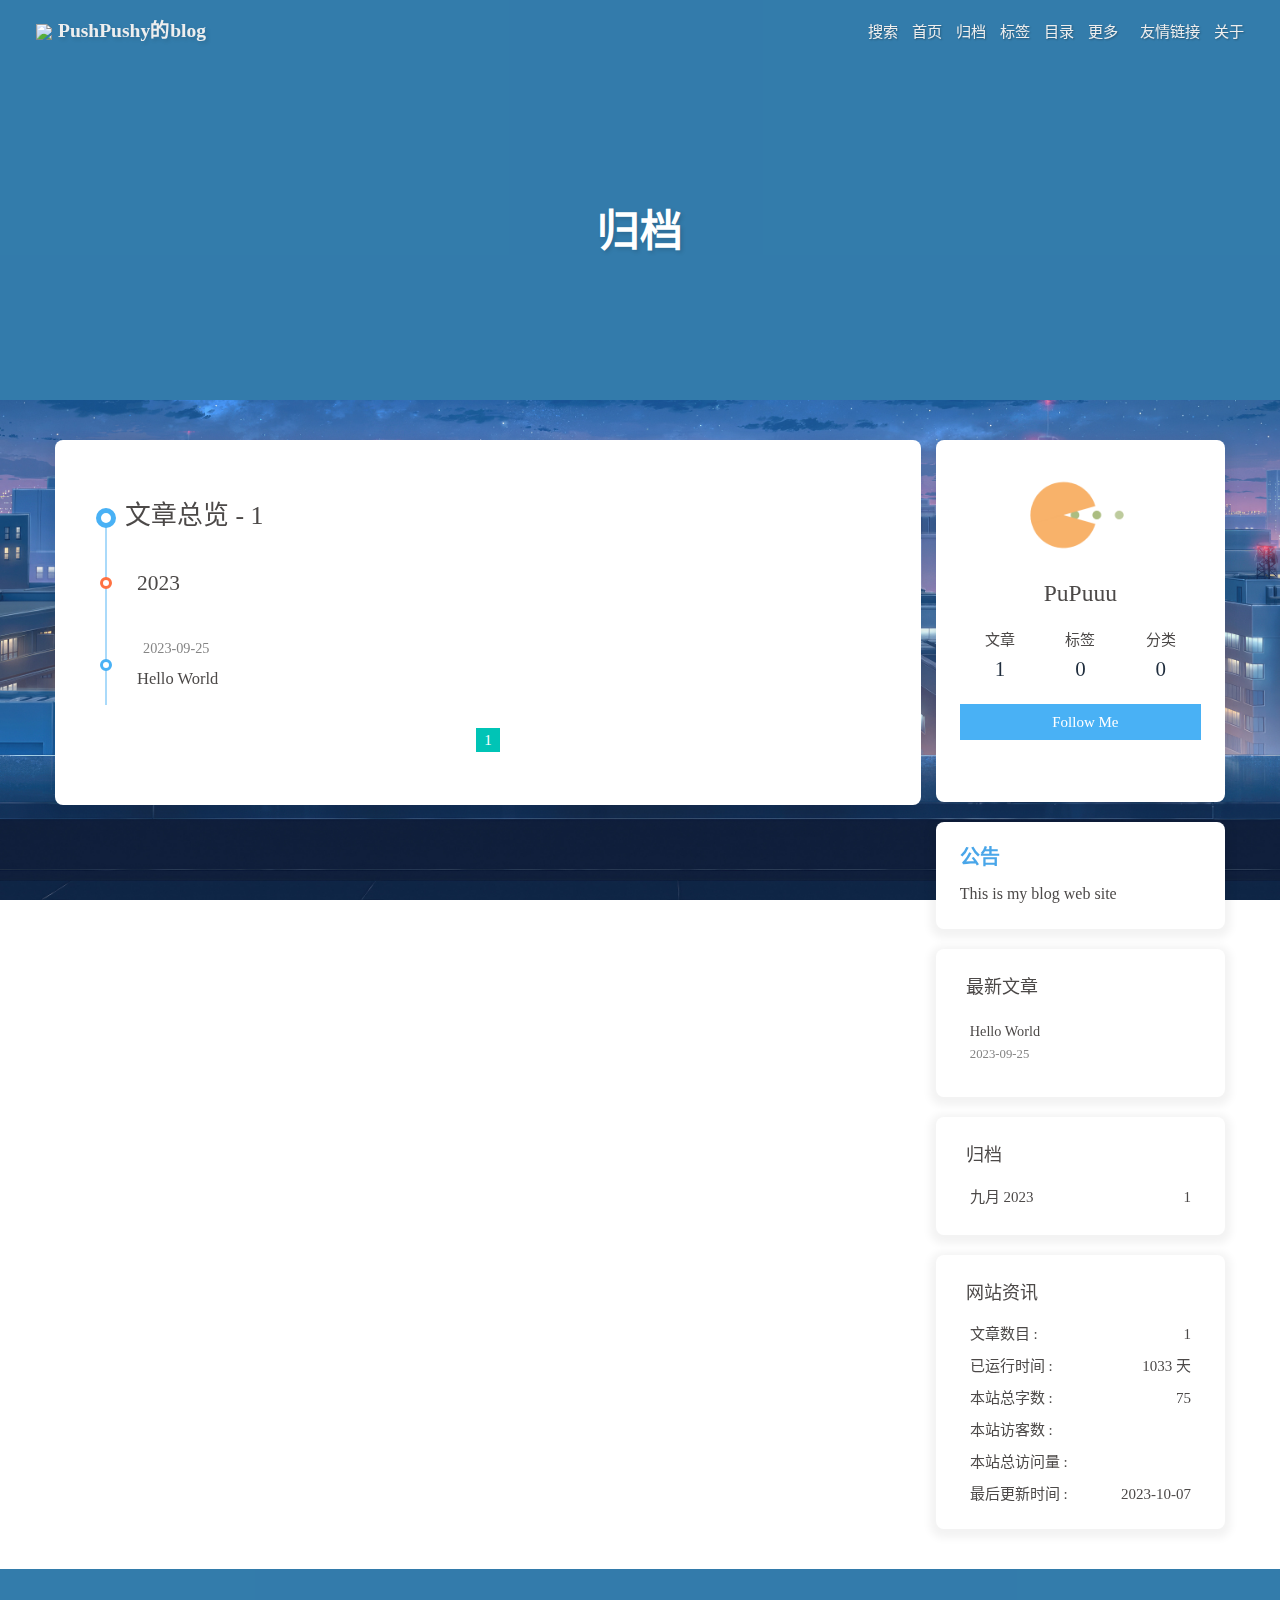
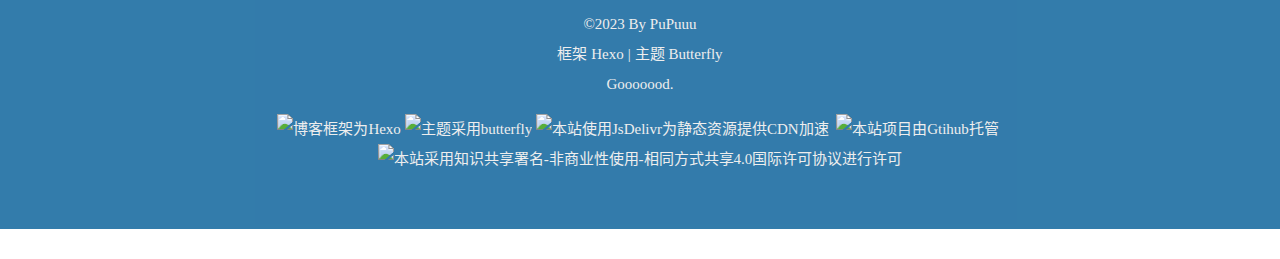
==== commit 5f89bc9e: "Site updated: 2023-10-07 18:54:35" ====
--- a/archives/index.html
+++ b/archives/index.html
@@ -53,7 +53,7 @@
   isHome: false,
   isHighlightShrink: false,
   isToc: false,
-  postUpdate: '2023-09-29 16:58:49'
+  postUpdate: '2023-10-07 18:54:35'
 }</script><noscript><style type="text/css">
   #nav {
     opacity: 1
@@ -176,7 +176,7 @@
       }
     }
     detectApple()
-    })(window)</script><link rel="stylesheet" href="/css/custom.css"  media="defer" onload="this.media='all'"><link rel="stylesheet" href="/css/readPercent.css"><script type="text/javascript" src="https://unpkg.zhimg.com/jquery@latest/dist/jquery.min.js"></script><meta name="generator" content="Hexo 6.3.0"></head><body><div id="web_bg"></div><div id="sidebar"><div id="menu-mask"></div><div id="sidebar-menus"><div class="avatar-img is-center"><img src="https://picx.zhimg.com/50/v2-181901f56257c8846a477644d6935671_720w.jpg?source=1940ef5c" onerror="onerror=null;src='/img/friend_404.gif'" alt="avatar"/></div><div class="sidebar-site-data site-data is-center"><a href="/archives/"><div class="headline">文章</div><div class="length-num">1</div></a><a href="/tags/"><div class="headline">标签</div><div class="length-num">0</div></a><a href="/categories/"><div class="headline">分类</div><div class="length-num">0</div></a></div><hr class="custom-hr"/><div class="menus_items"><div class="menus_item"><a class="site-page" href="/"><i class="fa-fw fas fa-home"></i><span> 首页</span></a></div><div class="menus_item"><a class="site-page" href="/archives/"><i class="fa-fw fas fa-archive"></i><span> 归档</span></a></div><div class="menus_item"><a class="site-page" href="/tags/"><i class="fa-fw fas fa-tags"></i><span> 标签</span></a></div><div class="menus_item"><a class="site-page" href="/categories/"><i class="fa-fw fas fa-folder-open"></i><span> 目录</span></a></div><div class="menus_item"><a class="site-page group" href="javascript:void(0);"><i class="fa-fw fas fa-list"></i><span> 更多</span><i class="fas fa-chevron-down"></i></a><ul class="menus_item_child"><li><a class="site-page child" href="/music/"><i class="fa-fw fas fa-music"></i><span> 音乐</span></a></li><li><a class="site-page child" href="/movies/"><i class="fa-fw fas fa-video"></i><span> 电影</span></a></li><li><a class="site-page child" href="/other/"><i class="fa-fw fas fa-ellipsis-h"></i><span> 其他</span></a></li></ul></div><div class="menus_item"><a class="site-page" href="/link/"><i class="fa-fw fas fa-link"></i><span> 友情链接</span></a></div><div class="menus_item"><a class="site-page" href="/about/"><i class="fa-fw fas fa-heart"></i><span> 关于</span></a></div></div></div></div><div class="page" id="body-wrap"><header class="not-home-page" id="page-header" style="background-image: url('https://i.loli.net/2020/05/01/gkihqEjXxJ5UZ1C.jpg')"><nav id="nav"><span id="blog-info"><a href="/" title="PushPushy的blog"><img class="site-icon" src="https://images3.alphacoders.com/132/thumbbig-1322308.webp"/><span class="site-name">PushPushy的blog</span></a></span><div id="menus"><div id="search-button"><a class="site-page social-icon search" href="javascript:void(0);"><i class="fas fa-search fa-fw"></i><span> 搜索</span></a></div><div class="menus_items"><div class="menus_item"><a class="site-page" href="/"><i class="fa-fw fas fa-home"></i><span> 首页</span></a></div><div class="menus_item"><a class="site-page" href="/archives/"><i class="fa-fw fas fa-archive"></i><span> 归档</span></a></div><div class="menus_item"><a class="site-page" href="/tags/"><i class="fa-fw fas fa-tags"></i><span> 标签</span></a></div><div class="menus_item"><a class="site-page" href="/categories/"><i class="fa-fw fas fa-folder-open"></i><span> 目录</span></a></div><div class="menus_item"><a class="site-page group" href="javascript:void(0);"><i class="fa-fw fas fa-list"></i><span> 更多</span><i class="fas fa-chevron-down"></i></a><ul class="menus_item_child"><li><a class="site-page child" href="/music/"><i class="fa-fw fas fa-music"></i><span> 音乐</span></a></li><li><a class="site-page child" href="/movies/"><i class="fa-fw fas fa-video"></i><span> 电影</span></a></li><li><a class="site-page child" href="/other/"><i class="fa-fw fas fa-ellipsis-h"></i><span> 其他</span></a></li></ul></div><div class="menus_item"><a class="site-page" href="/link/"><i class="fa-fw fas fa-link"></i><span> 友情链接</span></a></div><div class="menus_item"><a class="site-page" href="/about/"><i class="fa-fw fas fa-heart"></i><span> 关于</span></a></div></div><div id="toggle-menu"><a class="site-page" href="javascript:void(0);"><i class="fas fa-bars fa-fw"></i></a></div></div></nav><div id="page-site-info"><h1 id="site-title">归档</h1></div></header><main class="layout" id="content-inner"><div id="archive"><div class="article-sort-title">文章总览 - 1</div><div class="article-sort"><div class="article-sort-item year">2023</div><div class="article-sort-item no-article-cover"><div class="article-sort-item-info"><div class="article-sort-item-time"><i class="far fa-calendar-alt"></i><time class="post-meta-date-created" datetime="2023-09-24T16:50:09.619Z" title="发表于 2023-09-25 00:50:09">2023-09-25</time></div><a class="article-sort-item-title" href="/2023/09/25/hello-world/" title="Hello World">Hello World</a></div></div></div><nav id="pagination"><div class="pagination"><span class="page-number current">1</span></div></nav></div><div class="aside-content" id="aside-content"><div class="card-widget card-info"><div class="is-center"><div class="avatar-img"><img src="https://picx.zhimg.com/50/v2-181901f56257c8846a477644d6935671_720w.jpg?source=1940ef5c" onerror="this.onerror=null;this.src='/img/friend_404.gif'" alt="avatar"/></div><div class="author-info__name">PuPuuu</div><div class="author-info__description"></div></div><div class="card-info-data site-data is-center"><a href="/archives/"><div class="headline">文章</div><div class="length-num">1</div></a><a href="/tags/"><div class="headline">标签</div><div class="length-num">0</div></a><a href="/categories/"><div class="headline">分类</div><div class="length-num">0</div></a></div><a id="card-info-btn" target="_blank" rel="noopener" href="https://github.com/PuPuuu"><i class="fab fa-github"></i><span>Follow Me</span></a><div class="card-info-social-icons is-center"><a class="social-icon" href="https://github.com/PuPuuu" target="_blank" title="Github"><i class="fab fa-github" style="color: #24292e;"></i></a><a class="social-icon" href="mailto:jjye2020@163.com" target="_blank" title="Email"><i class="fas fa-envelope" style="color: #4a7dbe;"></i></a></div></div><div class="card-widget card-announcement"><div id="welcome-info"></div><div class="item-headline"><span>公告</span></div><div class="announcement_content">This is my blog web site</div></div><div class="sticky_layout"><div class="card-widget card-recent-post"><div class="item-headline"><i class="fas fa-history"></i><span>最新文章</span></div><div class="aside-list"><div class="aside-list-item no-cover"><div class="content"><a class="title" href="/2023/09/25/hello-world/" title="Hello World">Hello World</a><time datetime="2023-09-24T16:50:09.619Z" title="发表于 2023-09-25 00:50:09">2023-09-25</time></div></div></div></div><div class="card-widget card-archives"><div class="item-headline"><i class="fas fa-archive"></i><span>归档</span></div><ul class="card-archive-list"><li class="card-archive-list-item"><a class="card-archive-list-link" href="/archives/2023/09/"><span class="card-archive-list-date">九月 2023</span><span class="card-archive-list-count">1</span></a></li></ul></div><div class="card-widget card-webinfo"><div class="item-headline"><i class="fas fa-chart-line"></i><span>网站资讯</span></div><div class="webinfo"><div class="webinfo-item"><div class="item-name">文章数目 :</div><div class="item-count">1</div></div><div class="webinfo-item"><div class="item-name">已运行时间 :</div><div class="item-count" id="runtimeshow" data-publishDate="2023-09-24T16:00:00.000Z"><i class="fa-solid fa-spinner fa-spin"></i></div></div><div class="webinfo-item"><div class="item-name">本站总字数 :</div><div class="item-count">75</div></div><div class="webinfo-item"><div class="item-name">本站访客数 :</div><div class="item-count" id="busuanzi_value_site_uv"><i class="fa-solid fa-spinner fa-spin"></i></div></div><div class="webinfo-item"><div class="item-name">本站总访问量 :</div><div class="item-count" id="busuanzi_value_site_pv"><i class="fa-solid fa-spinner fa-spin"></i></div></div><div class="webinfo-item"><div class="item-name">最后更新时间 :</div><div class="item-count" id="last-push-date" data-lastPushDate="2023-09-29T08:58:49.430Z"><i class="fa-solid fa-spinner fa-spin"></i></div></div></div></div></div></div></main><footer id="footer" style="background-image: url('https://i.loli.net/2020/05/01/gkihqEjXxJ5UZ1C.jpg')"><div id="footer-wrap"><div class="copyright">&copy;2023 By PuPuuu</div><div class="framework-info"><span>框架 </span><a target="_blank" rel="noopener" href="https://hexo.io">Hexo</a><span class="footer-separator">|</span><span>主题 </span><a target="_blank" rel="noopener" href="https://github.com/jerryc127/hexo-theme-butterfly">Butterfly</a></div><div class="footer_custom_text">Gooooood.<p><a target="_blank" href="https://hexo.io/"><img src="https://img.shields.io/badge/Frame-Hexo-blue?style=flat&logo=hexo" title="博客框架为Hexo"></a>&nbsp;<a target="_blank" href="https://butterfly.js.org/"><img src="https://img.shields.io/badge/Theme-Butterfly-6513df?style=flat&logo=bitdefender" title="主题采用butterfly"></a>&nbsp;<a target="_blank" href="https://www.jsdelivr.com/"><img src="https://img.shields.io/badge/CDN-jsDelivr-orange?style=flat&logo=jsDelivr" title="本站使用JsDelivr为静态资源提供CDN加速"></a> &nbsp;<a target="_blank" href="https://github.com/"><img src="https://img.shields.io/badge/Source-Github-d021d6?style=flat&logo=GitHub" title="本站项目由Gtihub托管"></a>&nbsp;<a target="_blank" href="http://creativecommons.org/licenses/by-nc-sa/4.0/"><img src="https://img.shields.io/badge/Copyright-BY--NC--SA%204.0-d42328?style=flat&logo=Claris" title="本站采用知识共享署名-非商业性使用-相同方式共享4.0国际许可协议进行许可"></a></p></div></div></footer></div><div id="rightside"><div id="rightside-config-hide"><button id="darkmode" type="button" title="浅色和深色模式转换"><i class="fas fa-adjust"></i></button><button id="hide-aside-btn" type="button" title="单栏和双栏切换"><i class="fas fa-arrows-alt-h"></i></button></div><div id="rightside-config-show"><button id="rightside_config" type="button" title="设置"><i class="fas fa-cog fa-spin"></i></button><button id="go-up" type="button" title="回到顶部"><span class="scroll-percent"></span><i class="fas fa-arrow-up"></i></button></div></div><button id="go-up" type="button" title="回到顶部"><i class="fas fa-arrow-up"></i><span id="percent">0<span>%</span></span></button><div><script src="/js/utils.js"></script><script src="/js/main.js"></script><script src="https://cdn.jsdelivr.net/npm/@fancyapps/ui/dist/fancybox/fancybox.umd.min.js"></script><script>function panguFn () {
+    })(window)</script><link rel="stylesheet" href="/css/custom.css"  media="defer" onload="this.media='all'"><link rel="stylesheet" href="/css/readPercent.css"><script type="text/javascript" src="https://unpkg.zhimg.com/jquery@latest/dist/jquery.min.js"></script><meta name="generator" content="Hexo 6.3.0"></head><body><div id="web_bg"></div><div id="sidebar"><div id="menu-mask"></div><div id="sidebar-menus"><div class="avatar-img is-center"><img src="https://picx.zhimg.com/50/v2-181901f56257c8846a477644d6935671_720w.jpg?source=1940ef5c" onerror="onerror=null;src='/img/friend_404.gif'" alt="avatar"/></div><div class="sidebar-site-data site-data is-center"><a href="/archives/"><div class="headline">文章</div><div class="length-num">1</div></a><a href="/tags/"><div class="headline">标签</div><div class="length-num">0</div></a><a href="/categories/"><div class="headline">分类</div><div class="length-num">0</div></a></div><hr class="custom-hr"/><div class="menus_items"><div class="menus_item"><a class="site-page" href="/"><i class="fa-fw fas fa-home"></i><span> 首页</span></a></div><div class="menus_item"><a class="site-page" href="/archives/"><i class="fa-fw fas fa-archive"></i><span> 归档</span></a></div><div class="menus_item"><a class="site-page" href="/tags/"><i class="fa-fw fas fa-tags"></i><span> 标签</span></a></div><div class="menus_item"><a class="site-page" href="/categories/"><i class="fa-fw fas fa-folder-open"></i><span> 目录</span></a></div><div class="menus_item"><a class="site-page group" href="javascript:void(0);"><i class="fa-fw fas fa-list"></i><span> 更多</span><i class="fas fa-chevron-down"></i></a><ul class="menus_item_child"><li><a class="site-page child" href="/music/"><i class="fa-fw fas fa-music"></i><span> 音乐</span></a></li><li><a class="site-page child" href="/movies/"><i class="fa-fw fas fa-video"></i><span> 电影</span></a></li><li><a class="site-page child" href="/other/"><i class="fa-fw fas fa-ellipsis-h"></i><span> 其他</span></a></li></ul></div><div class="menus_item"><a class="site-page" href="/link/"><i class="fa-fw fas fa-link"></i><span> 友情链接</span></a></div><div class="menus_item"><a class="site-page" href="/about/"><i class="fa-fw fas fa-heart"></i><span> 关于</span></a></div></div></div></div><div class="page" id="body-wrap"><header class="not-home-page" id="page-header" style="background-image: url('https://i.loli.net/2020/05/01/gkihqEjXxJ5UZ1C.jpg')"><nav id="nav"><span id="blog-info"><a href="/" title="PushPushy的blog"><img class="site-icon" src="https://images3.alphacoders.com/132/thumbbig-1322308.webp"/><span class="site-name">PushPushy的blog</span></a></span><div id="menus"><div id="search-button"><a class="site-page social-icon search" href="javascript:void(0);"><i class="fas fa-search fa-fw"></i><span> 搜索</span></a></div><div class="menus_items"><div class="menus_item"><a class="site-page" href="/"><i class="fa-fw fas fa-home"></i><span> 首页</span></a></div><div class="menus_item"><a class="site-page" href="/archives/"><i class="fa-fw fas fa-archive"></i><span> 归档</span></a></div><div class="menus_item"><a class="site-page" href="/tags/"><i class="fa-fw fas fa-tags"></i><span> 标签</span></a></div><div class="menus_item"><a class="site-page" href="/categories/"><i class="fa-fw fas fa-folder-open"></i><span> 目录</span></a></div><div class="menus_item"><a class="site-page group" href="javascript:void(0);"><i class="fa-fw fas fa-list"></i><span> 更多</span><i class="fas fa-chevron-down"></i></a><ul class="menus_item_child"><li><a class="site-page child" href="/music/"><i class="fa-fw fas fa-music"></i><span> 音乐</span></a></li><li><a class="site-page child" href="/movies/"><i class="fa-fw fas fa-video"></i><span> 电影</span></a></li><li><a class="site-page child" href="/other/"><i class="fa-fw fas fa-ellipsis-h"></i><span> 其他</span></a></li></ul></div><div class="menus_item"><a class="site-page" href="/link/"><i class="fa-fw fas fa-link"></i><span> 友情链接</span></a></div><div class="menus_item"><a class="site-page" href="/about/"><i class="fa-fw fas fa-heart"></i><span> 关于</span></a></div></div><div id="toggle-menu"><a class="site-page" href="javascript:void(0);"><i class="fas fa-bars fa-fw"></i></a></div></div></nav><div id="page-site-info"><h1 id="site-title">归档</h1></div></header><main class="layout" id="content-inner"><div id="archive"><div class="article-sort-title">文章总览 - 1</div><div class="article-sort"><div class="article-sort-item year">2023</div><div class="article-sort-item no-article-cover"><div class="article-sort-item-info"><div class="article-sort-item-time"><i class="far fa-calendar-alt"></i><time class="post-meta-date-created" datetime="2023-09-24T16:50:09.619Z" title="发表于 2023-09-25 00:50:09">2023-09-25</time></div><a class="article-sort-item-title" href="/2023/09/25/hello-world/" title="Hello World">Hello World</a></div></div></div><nav id="pagination"><div class="pagination"><span class="page-number current">1</span></div></nav></div><div class="aside-content" id="aside-content"><div class="card-widget card-info"><div class="is-center"><div class="avatar-img"><img src="https://picx.zhimg.com/50/v2-181901f56257c8846a477644d6935671_720w.jpg?source=1940ef5c" onerror="this.onerror=null;this.src='/img/friend_404.gif'" alt="avatar"/></div><div class="author-info__name">PuPuuu</div><div class="author-info__description"></div></div><div class="card-info-data site-data is-center"><a href="/archives/"><div class="headline">文章</div><div class="length-num">1</div></a><a href="/tags/"><div class="headline">标签</div><div class="length-num">0</div></a><a href="/categories/"><div class="headline">分类</div><div class="length-num">0</div></a></div><a id="card-info-btn" target="_blank" rel="noopener" href="https://github.com/PuPuuu"><i class="fab fa-github"></i><span>Follow Me</span></a><div class="card-info-social-icons is-center"><a class="social-icon" href="https://github.com/PuPuuu" target="_blank" title="Github"><i class="fab fa-github" style="color: #24292e;"></i></a><a class="social-icon" href="mailto:jjye2020@163.com" target="_blank" title="Email"><i class="fas fa-envelope" style="color: #4a7dbe;"></i></a></div></div><div class="card-widget card-announcement"><div id="welcome-info"></div><div class="item-headline"><span>公告</span></div><div class="announcement_content">This is my blog web site</div></div><div class="sticky_layout"><div class="card-widget card-recent-post"><div class="item-headline"><i class="fas fa-history"></i><span>最新文章</span></div><div class="aside-list"><div class="aside-list-item no-cover"><div class="content"><a class="title" href="/2023/09/25/hello-world/" title="Hello World">Hello World</a><time datetime="2023-09-24T16:50:09.619Z" title="发表于 2023-09-25 00:50:09">2023-09-25</time></div></div></div></div><div class="card-widget card-archives"><div class="item-headline"><i class="fas fa-archive"></i><span>归档</span></div><ul class="card-archive-list"><li class="card-archive-list-item"><a class="card-archive-list-link" href="/archives/2023/09/"><span class="card-archive-list-date">九月 2023</span><span class="card-archive-list-count">1</span></a></li></ul></div><div class="card-widget card-webinfo"><div class="item-headline"><i class="fas fa-chart-line"></i><span>网站资讯</span></div><div class="webinfo"><div class="webinfo-item"><div class="item-name">文章数目 :</div><div class="item-count">1</div></div><div class="webinfo-item"><div class="item-name">已运行时间 :</div><div class="item-count" id="runtimeshow" data-publishDate="2023-09-24T16:00:00.000Z"><i class="fa-solid fa-spinner fa-spin"></i></div></div><div class="webinfo-item"><div class="item-name">本站总字数 :</div><div class="item-count">75</div></div><div class="webinfo-item"><div class="item-name">本站访客数 :</div><div class="item-count" id="busuanzi_value_site_uv"><i class="fa-solid fa-spinner fa-spin"></i></div></div><div class="webinfo-item"><div class="item-name">本站总访问量 :</div><div class="item-count" id="busuanzi_value_site_pv"><i class="fa-solid fa-spinner fa-spin"></i></div></div><div class="webinfo-item"><div class="item-name">最后更新时间 :</div><div class="item-count" id="last-push-date" data-lastPushDate="2023-10-07T10:54:35.056Z"><i class="fa-solid fa-spinner fa-spin"></i></div></div></div></div></div></div></main><footer id="footer" style="background-image: url('https://i.loli.net/2020/05/01/gkihqEjXxJ5UZ1C.jpg')"><div id="footer-wrap"><div class="copyright">&copy;2023 By PuPuuu</div><div class="framework-info"><span>框架 </span><a target="_blank" rel="noopener" href="https://hexo.io">Hexo</a><span class="footer-separator">|</span><span>主题 </span><a target="_blank" rel="noopener" href="https://github.com/jerryc127/hexo-theme-butterfly">Butterfly</a></div><div class="footer_custom_text">Gooooood.<p><a target="_blank" href="https://hexo.io/"><img src="https://img.shields.io/badge/Frame-Hexo-blue?style=flat&logo=hexo" title="博客框架为Hexo"></a>&nbsp;<a target="_blank" href="https://butterfly.js.org/"><img src="https://img.shields.io/badge/Theme-Butterfly-6513df?style=flat&logo=bitdefender" title="主题采用butterfly"></a>&nbsp;<a target="_blank" href="https://www.jsdelivr.com/"><img src="https://img.shields.io/badge/CDN-jsDelivr-orange?style=flat&logo=jsDelivr" title="本站使用JsDelivr为静态资源提供CDN加速"></a> &nbsp;<a target="_blank" href="https://github.com/"><img src="https://img.shields.io/badge/Source-Github-d021d6?style=flat&logo=GitHub" title="本站项目由Gtihub托管"></a>&nbsp;<a target="_blank" href="http://creativecommons.org/licenses/by-nc-sa/4.0/"><img src="https://img.shields.io/badge/Copyright-BY--NC--SA%204.0-d42328?style=flat&logo=Claris" title="本站采用知识共享署名-非商业性使用-相同方式共享4.0国际许可协议进行许可"></a></p></div></div></footer></div><div id="rightside"><div id="rightside-config-hide"><button id="darkmode" type="button" title="浅色和深色模式转换"><i class="fas fa-adjust"></i></button><button id="hide-aside-btn" type="button" title="单栏和双栏切换"><i class="fas fa-arrows-alt-h"></i></button></div><div id="rightside-config-show"><button id="rightside_config" type="button" title="设置"><i class="fas fa-cog fa-spin"></i></button><button id="go-up" type="button" title="回到顶部"><span class="scroll-percent"></span><i class="fas fa-arrow-up"></i></button></div></div><button id="go-up" type="button" title="回到顶部"><i class="fas fa-arrow-up"></i><span id="percent">0<span>%</span></span></button><div><script src="/js/utils.js"></script><script src="/js/main.js"></script><script src="https://cdn.jsdelivr.net/npm/@fancyapps/ui/dist/fancybox/fancybox.umd.min.js"></script><script>function panguFn () {
   if (typeof pangu === 'object') pangu.autoSpacingPage()
   else {
     getScript('https://cdn.jsdelivr.net/npm/pangu/dist/browser/pangu.min.js')
